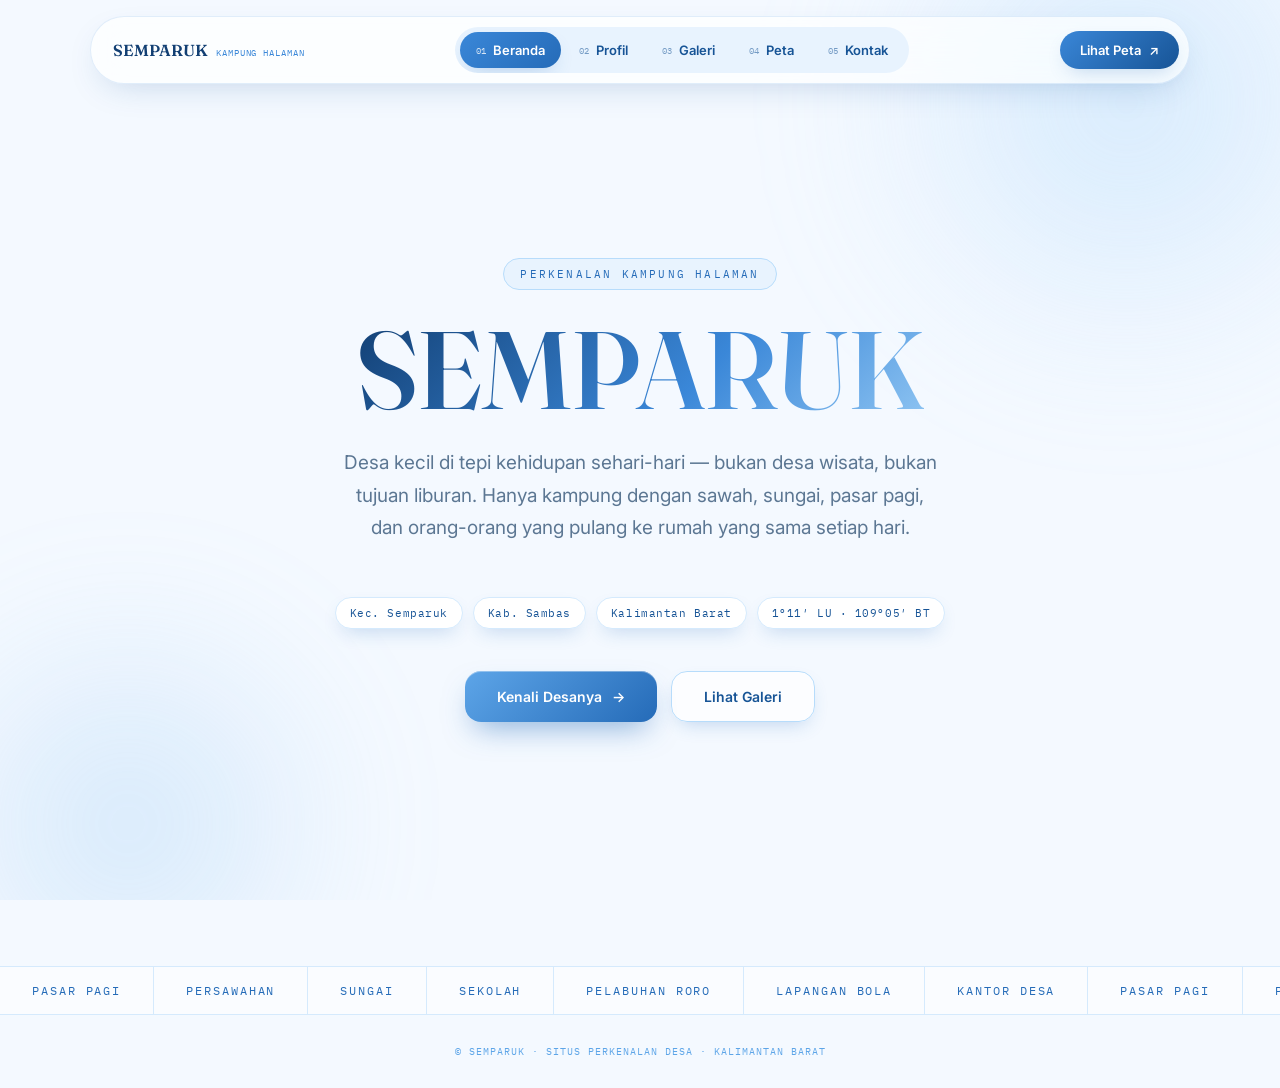
==== index.html @ ef6d5ea0 "Add files via upload" ====
<!DOCTYPE html>
<html lang="id">
<head>
<meta charset="UTF-8">
<meta name="viewport" content="width=device-width, initial-scale=1.0">
<title>DESA SEMPARUK · Beranda</title>
<link rel="preconnect" href="https://fonts.googleapis.com">
<link rel="preconnect" href="https://fonts.gstatic.com" crossorigin>
<link href="https://fonts.googleapis.com/css2?family=Fraunces:ital,opsz,wght@0,9..144,300;0,9..144,500;0,9..144,600;0,9..144,700;1,9..144,400&family=Inter:wght@300;400;500;600;700;800&family=IBM+Plex+Mono:wght@400;500&display=swap" rel="stylesheet">
<link rel="stylesheet" href="style.css">
</head>
<body data-page="beranda">
<div class="backdrop"><div class="blob blob1"></div><div class="blob blob2"></div></div>
<header class="topbar">
  <div class="brand">SEMPARUK <small>Kampung Halaman</small></div>
  <nav class="chapters" id="chapters">
    <span class="nav-indicator" id="navIndicator"></span>
    <button data-target="beranda"><span class="n">01</span>Beranda</button>
    <button data-target="profil"><span class="n">02</span>Profil</button>
    <button data-target="galeri"><span class="n">03</span>Galeri</button>
    <button data-target="peta"><span class="n">04</span>Peta</button>
    <button data-target="kontak"><span class="n">05</span>Kontak</button>
  </nav>
  <button class="nav-cta" onclick="window.location.href='peta.html'">Lihat Peta<span class="arrow">↗</span></button>
</header>
<main id="app">
<section id="beranda" class="page active">
    <div class="hero">
      <div class="eyebrow">Perkenalan Kampung Halaman</div>
      <h1>Semparuk</h1>
      <p class="hero-sub">Desa kecil di tepi kehidupan sehari-hari — bukan desa wisata, bukan tujuan liburan. Hanya kampung dengan sawah, sungai, pasar pagi, dan orang-orang yang pulang ke rumah yang sama setiap hari.</p>
      <div class="hero-meta">
        <span class="chip">Kec. Semparuk</span><span class="chip">Kab. Sambas</span><span class="chip">Kalimantan Barat</span><span class="chip">1°11′ LU · 109°05′ BT</span>
      </div>
      <div class="hero-actions">
        <button class="btn btn-primary" onclick="window.location.href='profil.html'">Kenali Desanya <span class="arrow">→</span></button>
        <button class="btn btn-ghost" onclick="window.location.href='galeri.html'">Lihat Galeri</button>
      </div>
    </div>
    <div class="ticker">
      <div class="track">
        <span>PASAR PAGI</span><span>PERSAWAHAN</span><span>SUNGAI</span><span>SEKOLAH</span><span>PELABUHAN RORO</span><span>LAPANGAN BOLA</span><span>KANTOR DESA</span>
        <span>PASAR PAGI</span><span>PERSAWAHAN</span><span>SUNGAI</span><span>SEKOLAH</span><span>PELABUHAN RORO</span><span>LAPANGAN BOLA</span><span>KANTOR DESA</span>
      </div>
    </div>
  </section>

</main>
<footer class="filmfoot">© SEMPARUK · SITUS PERKENALAN DESA · KALIMANTAN BARAT</footer>
<script src="script.js"></script>
</body>
</html>
---- style.css ----
:root{
    --white:#ffffff;
    --sky-50:#f4f9ff;
    --sky-100:#e8f3fe;
    --sky-200:#d5eafd;
    --sky-300:#b7dcfb;
    --blue-300:#8ec4f2;
    --blue-400:#5da5e8;
    --blue-500:#3a87d8;
    --blue-600:#256bb8;
    --blue-700:#175496;
    --blue-800:#123f73;
    --ink:#0c2846;
    --ink-soft:#4c6padding-not-used;
    --ink-mut:#5c7793;
    --shadow-blue: 0 18px 40px -14px rgba(37,107,184,0.35);
    --shadow-blue-sm: 0 8px 20px -8px rgba(37,107,184,0.3);
    --ring: 0 0 0 1px rgba(58,135,216,0.14);
  }
  *{box-sizing:border-box;}
  html{scroll-behavior:smooth;}
  body{
    margin:0;
    background:var(--sky-50);
    color:var(--ink);
    font-family:'Inter',sans-serif;
    overflow-x:hidden;
  }
  ::selection{background:var(--blue-400);color:#fff;}
  h1,h2,h3,.display{ font-family:'Fraunces',serif; font-weight:600; letter-spacing:-0.01em; margin:0; }
  .mono{font-family:'IBM Plex Mono',monospace;}
  a{color:inherit; text-decoration:none;}
  button{font-family:inherit;}

  /* ================= AMBIENT BACKDROP ================= */
  .backdrop{ position:fixed; inset:0; z-index:-1; overflow:hidden; }
  .blob{ position:absolute; border-radius:50%; filter:blur(70px); opacity:.55; }
  .blob1{ width:44vw; height:44vw; top:-14vw; right:-10vw; background:radial-gradient(circle, var(--sky-300), transparent 70%); animation:float1 22s ease-in-out infinite; }
  .blob2{ width:36vw; height:36vw; bottom:-12vw; left:-8vw; background:radial-gradient(circle, var(--blue-300), transparent 70%); opacity:.35; animation:float2 26s ease-in-out infinite; }
  @keyframes float1{ 0%,100%{transform:translate(0,0);} 50%{transform:translate(-3vw,4vw);} }
  @keyframes float2{ 0%,100%{transform:translate(0,0);} 50%{transform:translate(4vw,-3vw);} }

  /* ================= NAVBAR ================= */
  header.topbar{
    position:fixed; top:16px; left:50%; transform:translateX(-50%); z-index:100;
    width:min(1100px, 94vw);
    display:flex; align-items:center; justify-content:space-between;
    gap:18px; padding:10px 10px 10px 22px;
    background:rgba(255,255,255,0.72);
    backdrop-filter:blur(16px) saturate(1.4);
    border:1px solid rgba(58,135,216,0.14);
    border-radius:999px;
    box-shadow:0 12px 34px -14px rgba(23,84,150,0.25);
  }
  .brand{
    font-family:'Fraunces',serif; font-weight:600; font-size:16px;
    color:var(--blue-800); display:flex; align-items:baseline; gap:8px; white-space:nowrap;
  }
  .brand small{
    font-family:'IBM Plex Mono',monospace; font-weight:400; font-size:9px;
    color:var(--blue-500); letter-spacing:.1em; text-transform:uppercase; display:none;
  }
  @media(min-width:640px){ .brand small{display:inline;} }

  nav.chapters{
    position:relative; display:flex; gap:2px;
    background:var(--sky-100); border-radius:999px; padding:5px;
    overflow-x:auto; scrollbar-width:none; max-width:100%;
  }
  nav.chapters::-webkit-scrollbar{display:none;}
  .nav-indicator{
    position:absolute; top:5px; bottom:5px; left:5px; width:80px;
    background:linear-gradient(135deg, var(--blue-500), var(--blue-600));
    border-radius:999px; box-shadow:var(--shadow-blue-sm);
    transition:left .45s cubic-bezier(.22,1,.36,1), width .45s cubic-bezier(.22,1,.36,1);
    z-index:0;
  }
  nav.chapters button{
    position:relative; z-index:1; background:none; border:none; cursor:pointer;
    padding:10px 16px; white-space:nowrap;
    font-size:13px; font-weight:600; color:var(--blue-700);
    display:flex; align-items:center; gap:7px; border-radius:999px;
    transition:color .35s ease;
  }
  nav.chapters button .n{
    font-family:'IBM Plex Mono',monospace; font-size:9px; opacity:.55; font-weight:400;
  }
  nav.chapters button.active{ color:#fff; }
  nav.chapters button.active .n{ opacity:.8; }

  .nav-cta{
    display:none; align-items:center; gap:8px; white-space:nowrap;
    background:linear-gradient(135deg, var(--blue-500), var(--blue-700));
    color:#fff; padding:11px 20px; border-radius:999px; font-size:13px; font-weight:600;
    box-shadow:var(--shadow-blue-sm); border:none; cursor:pointer;
    transition:transform .25s ease, box-shadow .25s ease;
  }
  .nav-cta:hover{ transform:translateY(-2px); box-shadow:var(--shadow-blue); }
  @media(min-width:860px){ .nav-cta{display:inline-flex;} }

  /* ================= BUTTONS (interactive, not flat) ================= */
  .btn{
    position:relative; display:inline-flex; align-items:center; gap:10px;
    padding:16px 32px; border-radius:16px; border:none; cursor:pointer;
    font-family:'Inter',sans-serif; font-weight:600; font-size:14px;
    transition:transform .28s cubic-bezier(.22,1,.36,1), box-shadow .28s ease, background .28s ease;
    user-select:none;
  }
  .btn-primary{
    color:#fff;
    background:linear-gradient(135deg, var(--blue-400), var(--blue-600));
    box-shadow:0 14px 30px -10px rgba(37,107,184,0.55), inset 0 1px 0 rgba(255,255,255,0.35);
  }
  .btn-primary:hover{ transform:translateY(-4px); box-shadow:0 20px 38px -10px rgba(37,107,184,0.6), inset 0 1px 0 rgba(255,255,255,.4); }
  .btn-primary:active{ transform:translateY(-1px) scale(.98); box-shadow:0 8px 16px -8px rgba(37,107,184,0.5) inset; }

  .btn-ghost{
    color:var(--blue-700); background:rgba(255,255,255,0.7);
    border:1px solid var(--sky-300); box-shadow:var(--shadow-blue-sm);
  }
  .btn-ghost:hover{ transform:translateY(-3px); background:#fff; box-shadow:var(--shadow-blue); }
  .btn-ghost:active{ transform:translateY(0) scale(.98); }

  .btn .arrow{ transition:transform .3s ease; }
  .btn:hover .arrow{ transform:translateX(4px); }

  /* ================= PAGE FRAMEWORK ================= */
  main{ padding-top:104px; }
  .page{ display:none; }
  .page.active{ display:block; animation:pageIn .6s cubic-bezier(.22,1,.36,1); }
  @keyframes pageIn{ from{opacity:0; transform:translateY(18px);} to{opacity:1; transform:translateY(0);} }

  .wrap{ max-width:1180px; margin:0 auto; padding:0 clamp(24px,6vw,56px); }
  .eyebrow{
    font-family:'IBM Plex Mono',monospace; font-size:11px; letter-spacing:.2em;
    text-transform:uppercase; display:inline-flex; align-items:center; gap:10px;
    color:var(--blue-600); background:var(--sky-100); padding:8px 16px; border-radius:999px;
    border:1px solid var(--sky-300);
  }

  /* ================= HERO ================= */
  .hero{
    min-height:88vh; display:flex; flex-direction:column; align-items:center; justify-content:center;
    text-align:center; padding:60px clamp(24px,6vw,56px) 80px; position:relative;
  }
  .hero h1{
    margin-top:26px; font-size:clamp(46px,10vw,110px); line-height:.98;
    background:linear-gradient(135deg, var(--blue-800), var(--blue-500) 60%, var(--blue-300));
    -webkit-background-clip:text; background-clip:text; color:transparent;
    text-transform:uppercase;
  }
  .hero-sub{
    margin-top:24px; font-size:clamp(15px,2vw,19px); color:var(--ink-mut);
    font-weight:400; line-height:1.7; max-width:600px;
  }
  .hero-meta{
    margin-top:34px; display:flex; gap:10px; flex-wrap:wrap; justify-content:center;
  }
  .chip{
    font-family:'IBM Plex Mono',monospace; font-size:11px; letter-spacing:.05em;
    padding:8px 14px; border-radius:999px; background:#fff; border:1px solid var(--sky-200);
    color:var(--blue-700); box-shadow:var(--shadow-blue-sm);
  }
  .hero-actions{ margin-top:42px; display:flex; gap:14px; flex-wrap:wrap; justify-content:center; }

  .ticker{
    margin-top:70px; width:100%; border-top:1px solid var(--sky-200); border-bottom:1px solid var(--sky-200);
    overflow:hidden; background:rgba(255,255,255,.5);
  }
  .ticker .track{ display:flex; animation:scrollTrack 32s linear infinite; }
  .ticker span{
    font-family:'IBM Plex Mono',monospace; font-size:12px; letter-spacing:.16em;
    color:var(--blue-600); padding:16px 32px; white-space:nowrap;
    border-right:1px solid var(--sky-200); text-transform:uppercase;
  }
  @keyframes scrollTrack{ from{transform:translateX(0);} to{transform:translateX(-50%);} }

  /* ================= SECTION HEADS ================= */
  .sec-head{ padding:100px 0 44px; text-align:center; }
  .sec-head h2{ font-size:clamp(34px,5.4vw,58px); margin:18px auto 0; color:var(--blue-900); max-width:760px;}
  .sec-head .lede{ margin:18px auto 0; color:var(--ink-mut); font-size:16px; line-height:1.75; max-width:620px; }

  /* ================= PROFIL: dossier cards ================= */
  .tag-row{ display:flex; gap:10px; flex-wrap:wrap; margin-top:26px; justify-content:center; }
  .tag{
    font-family:'IBM Plex Mono',monospace; font-size:10px; letter-spacing:.08em;
    text-transform:uppercase; padding:8px 14px; border-radius:999px; background:#fff;
    border:1px solid var(--sky-300); color:var(--blue-700); box-shadow:var(--shadow-blue-sm);
  }

  .grid-cards{
    display:grid; grid-template-columns:repeat(auto-fit,minmax(240px,1fr));
    gap:20px; padding-bottom:26px;
  }
  .card{
    background:#fff; border:1px solid var(--sky-200); border-radius:22px; padding:30px 26px;
    box-shadow:0 10px 26px -16px rgba(23,84,150,0.25);
    transition:transform .35s cubic-bezier(.22,1,.36,1), box-shadow .35s ease, border-color .35s ease;
  }
  .card:hover{ transform:translateY(-8px); box-shadow:0 22px 40px -18px rgba(23,84,150,0.4); border-color:var(--blue-300); }
  .card .icon{
    width:46px; height:46px; border-radius:14px; display:flex; align-items:center; justify-content:center;
    background:linear-gradient(135deg, var(--sky-200), var(--sky-100)); color:var(--blue-600);
    margin-bottom:16px;
  }
  .card .num{ font-family:'IBM Plex Mono',monospace; font-size:10px; color:var(--blue-400); letter-spacing:.1em; }
  .card h3{ font-size:19px; margin-top:8px; color:var(--blue-900); }
  .card p{ font-size:14px; color:var(--ink-mut); line-height:1.65; margin-top:10px; }

  .quote-block{ padding:50px 0 100px; }
  .quote-block blockquote{
    font-family:'Fraunces',serif; font-style:italic; font-weight:400;
    font-size:clamp(21px,3.2vw,32px); line-height:1.55; color:var(--blue-700);
    max-width:800px; margin:0; border-left:3px solid var(--blue-400); padding-left:28px;
  }

  /* ================= GALERI ================= */
.gal-filters{ display:flex; gap:10px; flex-wrap:wrap; margin-top:28px; }
.gal-filter{
  font-family:'IBM Plex Mono',monospace; font-size:11px; letter-spacing:.08em;
  text-transform:uppercase; padding:10px 18px; border-radius:999px; background:#fff;
  border:1px solid var(--sky-300); color:var(--blue-700); box-shadow:var(--shadow-blue-sm);
  cursor:pointer; transition:transform .25s ease, box-shadow .25s ease, background .3s ease, color .3s ease;
}
.gal-filter:hover{ transform:translateY(-2px); }
.gal-filter.active{
  background:linear-gradient(135deg, var(--blue-500), var(--blue-700)); color:#fff; border-color:transparent;
  box-shadow:var(--shadow-blue);
}

.gallery-grid{
  display:grid; grid-template-columns:repeat(2,1fr);
  gap:clamp(16px,3vw,28px); padding-bottom:110px;
}
.gallery-item{
  position:relative; border-radius:24px; overflow:hidden; cursor:pointer;
  background:#fff; border:1px solid var(--sky-200);
  box-shadow:0 10px 26px -16px rgba(23,84,150,0.25);
  opacity:0; transform:translateY(28px) scale(.98);
  transition:opacity .6s cubic-bezier(.22,1,.36,1), transform .6s cubic-bezier(.22,1,.36,1),
             box-shadow .4s ease, grid-column .3s ease;
  transition-delay: calc(var(--i, 0) * 80ms);
}
.gallery-item.hidden-filter{ display:none; }
.gallery-item.in-view{ opacity:1; transform:translateY(0) scale(1); }
.gallery-item:hover, .gallery-item:focus-visible{
  box-shadow:0 26px 46px -16px rgba(23,84,150,0.42);
  transform:translateY(-6px) scale(1.005);
}
.gallery-item .frame{
  aspect-ratio:4/3; background:linear-gradient(160deg, var(--sky-100), var(--sky-200));
  overflow:hidden; position:relative;
}
.gallery-item .frame > *{
  width:100%; height:100%; display:block; object-fit:cover;
  transition:transform .6s cubic-bezier(.22,1,.36,1);
}
.gallery-item:hover .frame > *{ transform:scale(1.08) rotate(-0.3deg); }

.gallery-item .badge{
  position:absolute; top:14px; left:14px; z-index:2;
  width:34px; height:34px; border-radius:50%;
  background:rgba(255,255,255,0.85); backdrop-filter:blur(6px);
  display:flex; align-items:center; justify-content:center;
  font-family:'IBM Plex Mono',monospace; font-size:11px; font-weight:600; color:var(--blue-700);
  box-shadow:0 6px 14px -6px rgba(23,84,150,0.4);
}
.gallery-item .expand{
  position:absolute; top:14px; right:14px; z-index:2;
  width:34px; height:34px; border-radius:50%;
  background:rgba(255,255,255,0.85); backdrop-filter:blur(6px);
  display:flex; align-items:center; justify-content:center; color:var(--blue-700);
  opacity:0; transform:translateY(-6px); transition:opacity .3s ease, transform .3s ease;
}
.gallery-item:hover .expand{ opacity:1; transform:translateY(0); }

.gallery-item .overlay{
  position:absolute; left:0; right:0; bottom:0; z-index:2; padding:36px 18px 16px;
  background:linear-gradient(to top, rgba(10,40,80,0.82), rgba(10,40,80,0.05) 90%);
  transform:translateY(46%); transition:transform .4s cubic-bezier(.22,1,.36,1);
}
.gallery-item:hover .overlay, .gallery-item:focus-visible .overlay{ transform:translateY(0); }
.gallery-item .overlay h3{ font-family:'Fraunces',serif; font-weight:500; font-size:17px; color:#fff; }
.gallery-item .overlay .meta{ display:flex; justify-content:space-between; align-items:center; margin-top:6px; }
.gallery-item .overlay .cat{
  font-family:'IBM Plex Mono',monospace; font-size:9px; letter-spacing:.1em; text-transform:uppercase;
  color:var(--sky-200); opacity:.85;
}
.gallery-item .overlay .tag-mono{ font-family:'IBM Plex Mono',monospace; font-size:9px; color:var(--sky-200); opacity:.7; }

@media(max-width:560px){
  .gallery-grid{ grid-template-columns:1fr; }
}

/* ---- Lightbox ---- */
.lightbox{
  position:fixed; inset:0; z-index:200; display:none; align-items:center; justify-content:center;
  padding:5vh 4vw; background:rgba(6,22,44,0.72); backdrop-filter:blur(10px);
}
.lightbox.open{ display:flex; animation:lbFade .3s ease; }
@keyframes lbFade{ from{opacity:0;} to{opacity:1;} }
.lightbox-inner{
  position:relative; width:min(760px,92vw); background:#fff; border-radius:26px; overflow:hidden;
  box-shadow:0 40px 80px -20px rgba(0,0,0,0.5);
  animation:lbPop .35s cubic-bezier(.22,1,.36,1);
}
@keyframes lbPop{ from{opacity:0; transform:scale(.94) translateY(10px);} to{opacity:1; transform:scale(1) translateY(0);} }
.lightbox-media{ aspect-ratio:4/3; background:linear-gradient(160deg, var(--sky-100), var(--sky-200)); }
.lightbox-media svg, .lightbox-media img{ width:100%; height:100%; display:block; object-fit:cover; }
.lightbox-cap{ padding:22px 26px 26px; display:flex; justify-content:space-between; align-items:center; gap:10px; }
.lightbox-cap h3{ font-family:'Fraunces',serif; font-size:20px; color:var(--blue-900); }
.lightbox-cap .cat{ font-family:'IBM Plex Mono',monospace; font-size:10px; color:var(--blue-500); letter-spacing:.08em; text-transform:uppercase; margin-top:4px; }
.lb-btn{
  position:absolute; z-index:3; width:42px; height:42px; border-radius:50%; border:none; cursor:pointer;
  background:rgba(255,255,255,0.9); color:var(--blue-800); display:flex; align-items:center; justify-content:center;
  box-shadow:0 10px 22px -8px rgba(0,0,0,0.35); transition:transform .25s ease, background .25s ease;
}
.lb-btn:hover{ transform:translateY(-2px) scale(1.06); background:#fff; }
.lb-close{ top:16px; right:16px; }
.lb-prev{ top:50%; left:16px; transform:translateY(-50%); }
.lb-next{ top:50%; right:16px; transform:translateY(-50%); }
.lb-prev:hover, .lb-next:hover{ transform:translateY(-50%) scale(1.06); }


  /* ================= PETA ================= */
  .map-frame{
    margin:36px 0 20px; border:1px solid var(--sky-200); border-radius:24px;
    overflow:hidden; position:relative; background:#fff; box-shadow:0 18px 40px -18px rgba(23,84,150,0.3);
  }
  .map-frame .corner{ position:absolute; width:22px; height:22px; border-color:var(--blue-400); border-style:solid; z-index:2; }
  .map-frame .tl{ top:14px; left:14px; border-width:2.5px 0 0 2.5px; border-radius:6px 0 0 0;}
  .map-frame .tr{ top:14px; right:14px; border-width:2.5px 2.5px 0 0; border-radius:0 6px 0 0;}
  .map-frame .bl{ bottom:14px; left:14px; border-width:0 0 2.5px 2.5px; border-radius:0 0 0 6px;}
  .map-frame .br{ bottom:14px; right:14px; border-width:0 2.5px 2.5px 0; border-radius:0 0 6px 0;}
  .map-frame iframe{ width:100%; height:min(58vh,500px); border:0; display:block; }

  .telemetry{
    display:grid; grid-template-columns:repeat(auto-fit,minmax(180px,1fr));
    gap:16px; margin:28px 0 100px;
  }
  .telemetry div{ background:#fff; border:1px solid var(--sky-200); border-radius:16px; padding:20px 22px; box-shadow:var(--shadow-blue-sm); }
  .telemetry div .k{ font-family:'IBM Plex Mono',monospace; font-size:10px; color:var(--blue-500); letter-spacing:.1em; text-transform:uppercase;}
  .telemetry div .v{ font-family:'IBM Plex Mono',monospace; font-size:15px; color:var(--blue-900); margin-top:8px; }

  /* ================= KONTAK ================= */
  #kontak .sec-head{ padding-top:110px; }
  .credit-cols{
    display:grid; grid-template-columns:repeat(auto-fit,minmax(220px,1fr));
    gap:20px; padding-bottom:60px;
  }
  .credit-cols .role{ font-family:'IBM Plex Mono',monospace; font-size:10px; letter-spacing:.12em; color:var(--blue-500); text-transform:uppercase; margin-bottom:10px; }
  .credit-cols .name{ font-family:'Fraunces',serif; font-size:20px; color:var(--blue-900); }
  .credit-cols p.desc{ margin-top:8px; font-size:13px; color:var(--ink-mut); line-height:1.6; }
  .closing{ text-align:center; padding:20px 0 110px; }
  .closing .btn{ margin-top:10px; }

  footer.filmfoot{
    text-align:center; padding:30px 0; font-family:'IBM Plex Mono',monospace;
    font-size:10px; color:var(--blue-400); letter-spacing:.1em;
  }

  @media(max-width:640px){
    main{ padding-top:96px; }
    .grid-cards{ grid-template-columns:1fr; }
  }
  @media(max-width:420px){
    .wrap{ padding:0 20px; }
    .hero{ padding:56px 20px 70px; }
    .card{ padding:26px 20px; }
    .still .cap{ padding:16px 16px 18px; }
    .telemetry div{ padding:18px 18px; }
  }
  @media (prefers-reduced-motion: reduce){
    *{animation:none !important; transition:none !important; scroll-behavior:auto !important;}
  }
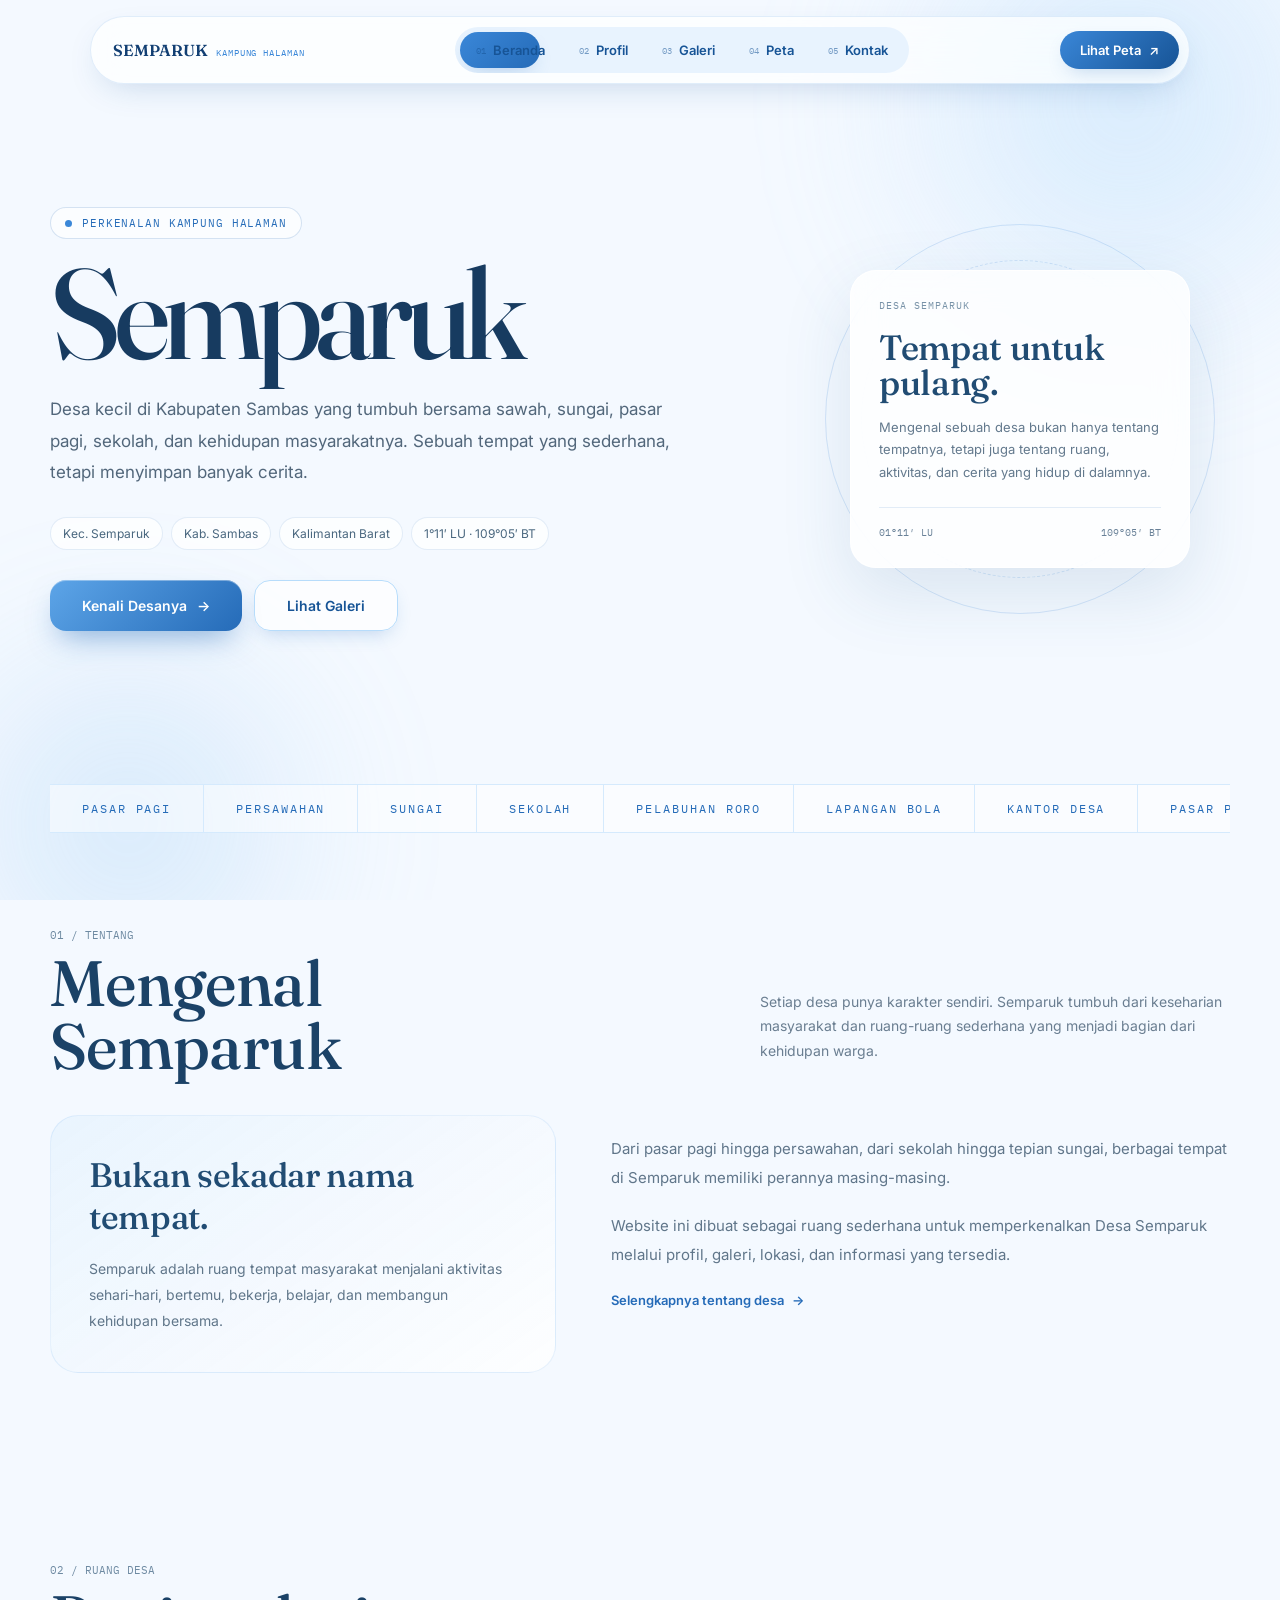
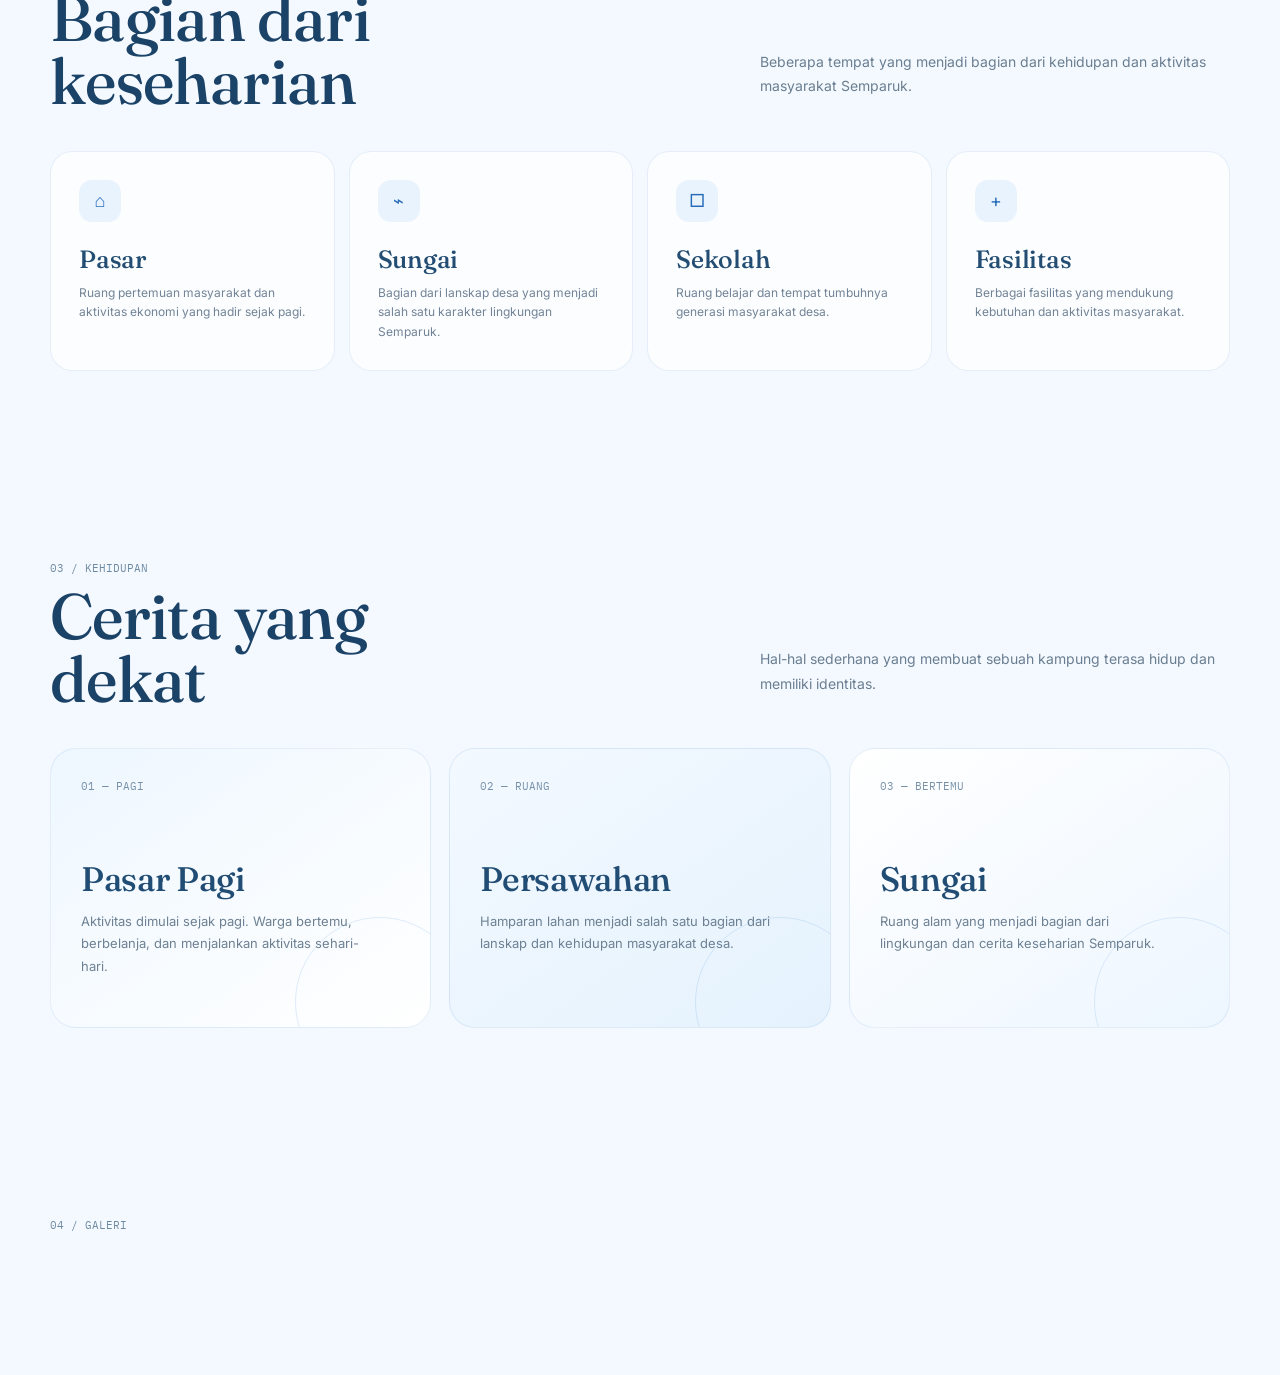
==== commit c7cea620: "Update index.html" ====
--- a/index.html
+++ b/index.html
@@ -3,50 +3,1078 @@
 <head>
 <meta charset="UTF-8">
 <meta name="viewport" content="width=device-width, initial-scale=1.0">
+
 <title>DESA SEMPARUK · Beranda</title>
+
 <link rel="preconnect" href="https://fonts.googleapis.com">
 <link rel="preconnect" href="https://fonts.gstatic.com" crossorigin>
+
 <link href="https://fonts.googleapis.com/css2?family=Fraunces:ital,opsz,wght@0,9..144,300;0,9..144,500;0,9..144,600;0,9..144,700;1,9..144,400&family=Inter:wght@300;400;500;600;700;800&family=IBM+Plex+Mono:wght@400;500&display=swap" rel="stylesheet">
+
 <link rel="stylesheet" href="style.css">
+
+<style>
+
+/* =========================================================
+   BERANDA ENHANCEMENT
+   Tambahan khusus index.html
+========================================================= */
+
+.home-content{
+  width: min(1180px, calc(100% - 40px));
+  margin: 0 auto;
+}
+
+/* HERO */
+
+.home-hero{
+  min-height: 610px;
+  display:grid;
+  grid-template-columns: 1.25fr .75fr;
+  align-items:center;
+  gap:60px;
+  padding:90px 0 70px;
+}
+
+.home-hero-copy{
+  max-width:720px;
+}
+
+.home-kicker{
+  display:inline-flex;
+  align-items:center;
+  gap:10px;
+  padding:8px 14px;
+  border:1px solid rgba(37,107,184,.18);
+  border-radius:999px;
+  background:rgba(255,255,255,.65);
+  font-family:"IBM Plex Mono", monospace;
+  font-size:11px;
+  letter-spacing:.08em;
+  text-transform:uppercase;
+  color:var(--blue-600, #256bb8);
+  margin-bottom:22px;
+}
+
+.home-kicker::before{
+  content:"";
+  width:7px;
+  height:7px;
+  border-radius:50%;
+  background:var(--blue-500, #3a87d8);
+}
+
+.home-title{
+  font-family:"Fraunces", serif;
+  font-size:clamp(70px, 10vw, 135px);
+  line-height:.82;
+  font-weight:500;
+  letter-spacing:-.055em;
+  margin:0 0 28px;
+  color:#173b60;
+}
+
+.home-description{
+  max-width:650px;
+  font-size:17px;
+  line-height:1.85;
+  color:#52677b;
+  margin:0 0 28px;
+}
+
+.home-meta{
+  display:flex;
+  flex-wrap:wrap;
+  gap:8px;
+  margin-bottom:30px;
+}
+
+.home-chip{
+  padding:8px 12px;
+  border-radius:999px;
+  background:rgba(255,255,255,.72);
+  border:1px solid rgba(37,107,184,.12);
+  font-size:12px;
+  color:#49677f;
+}
+
+.home-actions{
+  display:flex;
+  flex-wrap:wrap;
+  gap:12px;
+}
+
+/* HERO VISUAL */
+
+.home-visual{
+  position:relative;
+  min-height:450px;
+  display:flex;
+  align-items:center;
+  justify-content:center;
+}
+
+.home-orbit{
+  position:absolute;
+  width:390px;
+  height:390px;
+  border:1px solid rgba(58,135,216,.18);
+  border-radius:50%;
+}
+
+.home-orbit::before{
+  content:"";
+  position:absolute;
+  inset:35px;
+  border:1px dashed rgba(58,135,216,.18);
+  border-radius:50%;
+}
+
+.home-card{
+  position:relative;
+  z-index:2;
+  width:min(340px, 90%);
+  padding:28px;
+  border-radius:26px;
+  background:rgba(255,255,255,.78);
+  border:1px solid rgba(255,255,255,.9);
+  box-shadow:0 25px 70px rgba(38,92,137,.13);
+  backdrop-filter:blur(16px);
+}
+
+.home-card-label{
+  font-family:"IBM Plex Mono", monospace;
+  font-size:10px;
+  letter-spacing:.1em;
+  text-transform:uppercase;
+  color:#7892a8;
+  margin-bottom:18px;
+}
+
+.home-card h3{
+  font-family:"Fraunces", serif;
+  font-size:35px;
+  font-weight:500;
+  line-height:1;
+  color:#214c73;
+  margin:0 0 16px;
+}
+
+.home-card p{
+  color:#63798d;
+  font-size:13px;
+  line-height:1.7;
+  margin:0 0 24px;
+}
+
+.home-card-line{
+  height:1px;
+  background:rgba(37,107,184,.12);
+  margin-bottom:18px;
+}
+
+.home-coordinates{
+  display:flex;
+  justify-content:space-between;
+  gap:15px;
+  font-family:"IBM Plex Mono", monospace;
+  font-size:10px;
+  color:#698198;
+}
+
+/* SECTION GENERAL */
+
+.home-section{
+  padding:95px 0;
+}
+
+.home-section-head{
+  display:flex;
+  justify-content:space-between;
+  align-items:end;
+  gap:30px;
+  margin-bottom:38px;
+}
+
+.home-section-number{
+  font-family:"IBM Plex Mono", monospace;
+  font-size:11px;
+  color:#6e8aa2;
+  margin-bottom:10px;
+}
+
+.home-section-title{
+  font-family:"Fraunces", serif;
+  font-size:clamp(38px, 5vw, 64px);
+  line-height:.98;
+  font-weight:500;
+  color:#1b4267;
+  margin:0;
+}
+
+.home-section-desc{
+  max-width:470px;
+  color:#6a7e91;
+  font-size:14px;
+  line-height:1.75;
+}
+
+/* ABOUT */
+
+.home-about{
+  display:grid;
+  grid-template-columns:.9fr 1.1fr;
+  gap:55px;
+  align-items:stretch;
+}
+
+.home-about-box{
+  border-radius:28px;
+  padding:38px;
+  background:linear-gradient(145deg, rgba(232,243,254,.9), rgba(255,255,255,.8));
+  border:1px solid rgba(93,165,232,.14);
+}
+
+.home-about-box h3{
+  font-family:"Fraunces", serif;
+  font-size:34px;
+  font-weight:500;
+  color:#214c73;
+  margin:0 0 18px;
+}
+
+.home-about-box p{
+  color:#60768a;
+  line-height:1.85;
+  font-size:14px;
+  margin:0;
+}
+
+.home-about-text{
+  padding:20px 0;
+}
+
+.home-about-text p{
+  color:#60768a;
+  font-size:15px;
+  line-height:1.9;
+  margin:0 0 20px;
+}
+
+.home-text-link{
+  display:inline-flex;
+  align-items:center;
+  gap:8px;
+  color:#256bb8;
+  font-size:13px;
+  font-weight:600;
+  text-decoration:none;
+}
+
+.home-text-link:hover{
+  gap:12px;
+}
+
+/* HIGHLIGHTS */
+
+.home-highlights{
+  display:grid;
+  grid-template-columns:repeat(4,1fr);
+  gap:14px;
+}
+
+.home-highlight{
+  padding:28px;
+  min-height:180px;
+  border-radius:22px;
+  background:rgba(255,255,255,.66);
+  border:1px solid rgba(37,107,184,.1);
+  transition:.3s ease;
+}
+
+.home-highlight:hover{
+  transform:translateY(-5px);
+  box-shadow:0 18px 45px rgba(37,107,184,.1);
+}
+
+.home-highlight-icon{
+  width:42px;
+  height:42px;
+  display:grid;
+  place-items:center;
+  border-radius:13px;
+  background:#e8f3fe;
+  color:#256bb8;
+  margin-bottom:22px;
+  font-size:18px;
+}
+
+.home-highlight h3{
+  font-family:"Fraunces", serif;
+  font-size:25px;
+  font-weight:500;
+  color:#234d72;
+  margin:0 0 9px;
+}
+
+.home-highlight p{
+  color:#718396;
+  font-size:12px;
+  line-height:1.65;
+  margin:0;
+}
+
+/* LIFE */
+
+.home-life{
+  display:grid;
+  grid-template-columns:repeat(3,1fr);
+  gap:18px;
+}
+
+.home-life-card{
+  min-height:280px;
+  border-radius:26px;
+  padding:30px;
+  position:relative;
+  overflow:hidden;
+  background:linear-gradient(145deg,#eef7ff,#ffffff);
+  border:1px solid rgba(37,107,184,.1);
+}
+
+.home-life-card:nth-child(2){
+  background:linear-gradient(145deg,#f3f9ff,#e5f2fd);
+}
+
+.home-life-card:nth-child(3){
+  background:linear-gradient(145deg,#ffffff,#edf6ff);
+}
+
+.home-life-number{
+  font-family:"IBM Plex Mono", monospace;
+  font-size:11px;
+  color:#7891a8;
+  margin-bottom:65px;
+}
+
+.home-life-card h3{
+  font-family:"Fraunces", serif;
+  font-size:34px;
+  font-weight:500;
+  color:#214c73;
+  margin:0 0 10px;
+}
+
+.home-life-card p{
+  color:#6d8193;
+  font-size:13px;
+  line-height:1.7;
+  max-width:300px;
+  margin:0;
+}
+
+.home-life-mark{
+  position:absolute;
+  right:-35px;
+  bottom:-60px;
+  width:170px;
+  height:170px;
+  border-radius:50%;
+  border:1px solid rgba(58,135,216,.15);
+}
+
+/* GALLERY PREVIEW */
+
+.home-gallery{
+  display:grid;
+  grid-template-columns:1.4fr .8fr .8fr;
+  grid-template-rows:190px 190px;
+  gap:12px;
+}
+
+.home-gallery-item{
+  overflow:hidden;
+  border-radius:20px;
+  background:#e8f3fe;
+  position:relative;
+}
+
+.home-gallery-item:first-child{
+  grid-row:1 / 3;
+}
+
+.home-gallery-item img{
+  width:100%;
+  height:100%;
+  object-fit:cover;
+  display:block;
+  transition:transform .5s ease;
+}
+
+.home-gallery-item:hover img{
+  transform:scale(1.04);
+}
+
+.home-gallery-label{
+  position:absolute;
+  left:14px;
+  bottom:14px;
+  padding:7px 11px;
+  border-radius:999px;
+  background:rgba(255,255,255,.88);
+  color:#365a78;
+  font-size:10px;
+  backdrop-filter:blur(8px);
+}
+
+/* LOCATION */
+
+.home-location{
+  display:grid;
+  grid-template-columns:1fr 1fr;
+  gap:20px;
+}
+
+.home-location-info{
+  padding:40px;
+  border-radius:28px;
+  background:#173f64;
+  color:white;
+}
+
+.home-location-info .home-section-number{
+  color:#b6d7f3;
+}
+
+.home-location-info h3{
+  font-family:"Fraunces", serif;
+  font-size:42px;
+  line-height:1;
+  font-weight:500;
+  margin:0 0 20px;
+}
+
+.home-location-info p{
+  color:#c4d7e8;
+  font-size:14px;
+  line-height:1.8;
+  margin:0 0 25px;
+}
+
+.home-location-details{
+  display:grid;
+  grid-template-columns:1fr 1fr;
+  gap:10px;
+}
+
+.home-location-detail{
+  padding:16px;
+  border-radius:15px;
+  background:rgba(255,255,255,.08);
+}
+
+.home-location-detail small{
+  display:block;
+  color:#a9c4db;
+  font-family:"IBM Plex Mono", monospace;
+  font-size:9px;
+  margin-bottom:6px;
+}
+
+.home-location-detail strong{
+  font-size:12px;
+  font-weight:500;
+}
+
+.home-map-card{
+  min-height:360px;
+  border-radius:28px;
+  background:
+    radial-gradient(circle at 30% 30%, rgba(93,165,232,.22) 0 2px, transparent 3px),
+    radial-gradient(circle at 70% 65%, rgba(93,165,232,.18) 0 2px, transparent 3px),
+    linear-gradient(135deg,#edf7ff,#dceefd);
+  background-size:45px 45px, 60px 60px, auto;
+  display:flex;
+  align-items:center;
+  justify-content:center;
+  border:1px solid rgba(37,107,184,.1);
+}
+
+.home-map-pin{
+  width:100px;
+  height:100px;
+  border-radius:50%;
+  display:grid;
+  place-items:center;
+  background:rgba(255,255,255,.75);
+  border:1px solid rgba(37,107,184,.14);
+  box-shadow:0 20px 45px rgba(37,107,184,.12);
+  font-size:30px;
+}
+
+/* CTA */
+
+.home-cta{
+  padding:70px 45px;
+  border-radius:32px;
+  text-align:center;
+  background:linear-gradient(135deg,#e7f3ff,#f8fbff);
+  border:1px solid rgba(37,107,184,.1);
+}
+
+.home-cta h2{
+  font-family:"Fraunces", serif;
+  font-size:clamp(40px,6vw,70px);
+  line-height:.95;
+  font-weight:500;
+  color:#1e496e;
+  margin:0 0 18px;
+}
+
+.home-cta p{
+  max-width:560px;
+  margin:0 auto 28px;
+  color:#687d90;
+  line-height:1.8;
+  font-size:14px;
+}
+
+/* RESPONSIVE */
+
+@media(max-width:900px){
+
+  .home-hero{
+    grid-template-columns:1fr;
+    gap:35px;
+    padding-top:65px;
+  }
+
+  .home-visual{
+    min-height:350px;
+  }
+
+  .home-highlights{
+    grid-template-columns:repeat(2,1fr);
+  }
+
+  .home-about,
+  .home-location{
+    grid-template-columns:1fr;
+  }
+
+  .home-life{
+    grid-template-columns:1fr;
+  }
+
+}
+
+@media(max-width:600px){
+
+  .home-content{
+    width:min(100% - 28px, 1180px);
+  }
+
+  .home-hero{
+    min-height:auto;
+    padding:50px 0 45px;
+  }
+
+  .home-title{
+    font-size:78px;
+  }
+
+  .home-description{
+    font-size:14px;
+  }
+
+  .home-visual{
+    min-height:290px;
+  }
+
+  .home-orbit{
+    width:270px;
+    height:270px;
+  }
+
+  .home-card{
+    width:290px;
+    padding:23px;
+  }
+
+  .home-card h3{
+    font-size:29px;
+  }
+
+  .home-section{
+    padding:65px 0;
+  }
+
+  .home-section-head{
+    display:block;
+  }
+
+  .home-section-desc{
+    margin-top:15px;
+  }
+
+  .home-highlights{
+    grid-template-columns:1fr;
+  }
+
+  .home-gallery{
+    display:grid;
+    grid-template-columns:1fr 1fr;
+    grid-template-rows:170px 170px 170px;
+  }
+
+  .home-gallery-item:first-child{
+    grid-column:1 / 3;
+    grid-row:auto;
+  }
+
+  .home-location-details{
+    grid-template-columns:1fr;
+  }
+
+  .home-location-info{
+    padding:28px;
+  }
+
+  .home-location-info h3{
+    font-size:35px;
+  }
+
+  .home-cta{
+    padding:55px 22px;
+  }
+
+}
+
+</style>
 </head>
+
 <body data-page="beranda">
-<div class="backdrop"><div class="blob blob1"></div><div class="blob blob2"></div></div>
+
+<div class="backdrop">
+  <div class="blob blob1"></div>
+  <div class="blob blob2"></div>
+</div>
+
 <header class="topbar">
-  <div class="brand">SEMPARUK <small>Kampung Halaman</small></div>
+
+  <div class="brand">
+    SEMPARUK
+    <small>Kampung Halaman</small>
+  </div>
+
   <nav class="chapters" id="chapters">
     <span class="nav-indicator" id="navIndicator"></span>
-    <button data-target="beranda"><span class="n">01</span>Beranda</button>
-    <button data-target="profil"><span class="n">02</span>Profil</button>
-    <button data-target="galeri"><span class="n">03</span>Galeri</button>
-    <button data-target="peta"><span class="n">04</span>Peta</button>
-    <button data-target="kontak"><span class="n">05</span>Kontak</button>
+
+    <button data-target="beranda">
+      <span class="n">01</span>Beranda
+    </button>
+
+    <button data-target="profil">
+      <span class="n">02</span>Profil
+    </button>
+
+    <button data-target="galeri">
+      <span class="n">03</span>Galeri
+    </button>
+
+    <button data-target="peta">
+      <span class="n">04</span>Peta
+    </button>
+
+    <button data-target="kontak">
+      <span class="n">05</span>Kontak
+    </button>
   </nav>
-  <button class="nav-cta" onclick="window.location.href='peta.html'">Lihat Peta<span class="arrow">↗</span></button>
+
+  <button class="nav-cta" onclick="window.location.href='peta.html'">
+    Lihat Peta
+    <span class="arrow">↗</span>
+  </button>
+
 </header>
+
+
 <main id="app">
+
 <section id="beranda" class="page active">
-    <div class="hero">
-      <div class="eyebrow">Perkenalan Kampung Halaman</div>
-      <h1>Semparuk</h1>
-      <p class="hero-sub">Desa kecil di tepi kehidupan sehari-hari — bukan desa wisata, bukan tujuan liburan. Hanya kampung dengan sawah, sungai, pasar pagi, dan orang-orang yang pulang ke rumah yang sama setiap hari.</p>
-      <div class="hero-meta">
-        <span class="chip">Kec. Semparuk</span><span class="chip">Kab. Sambas</span><span class="chip">Kalimantan Barat</span><span class="chip">1°11′ LU · 109°05′ BT</span>
+
+  <!-- =====================================================
+       HERO
+  ====================================================== -->
+
+  <div class="home-content">
+
+    <div class="home-hero">
+
+      <div class="home-hero-copy">
+
+        <div class="home-kicker">
+          Perkenalan Kampung Halaman
+        </div>
+
+        <h1 class="home-title">
+          Semparuk
+        </h1>
+
+        <p class="home-description">
+          Desa kecil di Kabupaten Sambas yang tumbuh bersama
+          sawah, sungai, pasar pagi, sekolah, dan kehidupan
+          masyarakatnya. Sebuah tempat yang sederhana,
+          tetapi menyimpan banyak cerita.
+        </p>
+
+        <div class="home-meta">
+          <span class="home-chip">Kec. Semparuk</span>
+          <span class="home-chip">Kab. Sambas</span>
+          <span class="home-chip">Kalimantan Barat</span>
+          <span class="home-chip">1°11′ LU · 109°05′ BT</span>
+        </div>
+
+        <div class="home-actions">
+
+          <button
+            class="btn btn-primary"
+            onclick="window.location.href='profil.html'">
+            Kenali Desanya
+            <span class="arrow">→</span>
+          </button>
+
+          <button
+            class="btn btn-ghost"
+            onclick="window.location.href='galeri.html'">
+            Lihat Galeri
+          </button>
+
+        </div>
+
       </div>
-      <div class="hero-actions">
-        <button class="btn btn-primary" onclick="window.location.href='profil.html'">Kenali Desanya <span class="arrow">→</span></button>
-        <button class="btn btn-ghost" onclick="window.location.href='galeri.html'">Lihat Galeri</button>
+
+
+      <div class="home-visual">
+
+        <div class="home-orbit"></div>
+
+        <div class="home-card">
+
+          <div class="home-card-label">
+            DESA SEMPARUK
+          </div>
+
+          <h3>
+            Tempat untuk pulang.
+          </h3>
+
+          <p>
+            Mengenal sebuah desa bukan hanya tentang
+            tempatnya, tetapi juga tentang ruang,
+            aktivitas, dan cerita yang hidup di dalamnya.
+          </p>
+
+          <div class="home-card-line"></div>
+
+          <div class="home-coordinates">
+            <span>01°11′ LU</span>
+            <span>109°05′ BT</span>
+          </div>
+
+        </div>
+
       </div>
+
     </div>
+
+
+    <!-- =====================================================
+         TICKER
+    ====================================================== -->
+
     <div class="ticker">
+
       <div class="track">
-        <span>PASAR PAGI</span><span>PERSAWAHAN</span><span>SUNGAI</span><span>SEKOLAH</span><span>PELABUHAN RORO</span><span>LAPANGAN BOLA</span><span>KANTOR DESA</span>
-        <span>PASAR PAGI</span><span>PERSAWAHAN</span><span>SUNGAI</span><span>SEKOLAH</span><span>PELABUHAN RORO</span><span>LAPANGAN BOLA</span><span>KANTOR DESA</span>
+
+        <span>PASAR PAGI</span>
+        <span>PERSAWAHAN</span>
+        <span>SUNGAI</span>
+        <span>SEKOLAH</span>
+        <span>PELABUHAN RORO</span>
+        <span>LAPANGAN BOLA</span>
+        <span>KANTOR DESA</span>
+
+        <span>PASAR PAGI</span>
+        <span>PERSAWAHAN</span>
+        <span>SUNGAI</span>
+        <span>SEKOLAH</span>
+        <span>PELABUHAN RORO</span>
+        <span>LAPANGAN BOLA</span>
+        <span>KANTOR DESA</span>
+
       </div>
+
     </div>
-  </section>
-
-</main>
-<footer class="filmfoot">© SEMPARUK · SITUS PERKENALAN DESA · KALIMANTAN BARAT</footer>
-<script src="script.js"></script>
-</body>
-</html>
+
+
+    <!-- =====================================================
+         TENTANG DESA
+    ====================================================== -->
+
+    <section class="home-section">
+
+      <div class="home-section-head">
+
+        <div>
+          <div class="home-section-number">
+            01 / TENTANG
+          </div>
+
+          <h2 class="home-section-title">
+            Mengenal<br>Semparuk
+          </h2>
+        </div>
+
+        <p class="home-section-desc">
+          Setiap desa punya karakter sendiri. Semparuk
+          tumbuh dari keseharian masyarakat dan ruang-ruang
+          sederhana yang menjadi bagian dari kehidupan warga.
+        </p>
+
+      </div>
+
+
+      <div class="home-about">
+
+        <div class="home-about-box">
+
+          <h3>
+            Bukan sekadar nama tempat.
+          </h3>
+
+          <p>
+            Semparuk adalah ruang tempat masyarakat
+            menjalani aktivitas sehari-hari, bertemu,
+            bekerja, belajar, dan membangun kehidupan
+            bersama.
+          </p>
+
+        </div>
+
+
+        <div class="home-about-text">
+
+          <p>
+            Dari pasar pagi hingga persawahan, dari sekolah
+            hingga tepian sungai, berbagai tempat di Semparuk
+            memiliki perannya masing-masing.
+          </p>
+
+          <p>
+            Website ini dibuat sebagai ruang sederhana untuk
+            memperkenalkan Desa Semparuk melalui profil,
+            galeri, lokasi, dan informasi yang tersedia.
+          </p>
+
+          <a href="profil.html" class="home-text-link">
+            Selengkapnya tentang desa
+            <span>→</span>
+          </a>
+
+        </div>
+
+      </div>
+
+    </section>
+
+
+    <!-- =====================================================
+         HIGHLIGHTS
+    ====================================================== -->
+
+    <section class="home-section">
+
+      <div class="home-section-head">
+
+        <div>
+          <div class="home-section-number">
+            02 / RUANG DESA
+          </div>
+
+          <h2 class="home-section-title">
+            Bagian dari<br>keseharian
+          </h2>
+        </div>
+
+        <p class="home-section-desc">
+          Beberapa tempat yang menjadi bagian dari
+          kehidupan dan aktivitas masyarakat Semparuk.
+        </p>
+
+      </div>
+
+
+      <div class="home-highlights">
+
+        <div class="home-highlight">
+
+          <div class="home-highlight-icon">⌂</div>
+
+          <h3>Pasar</h3>
+
+          <p>
+            Ruang pertemuan masyarakat dan aktivitas
+            ekonomi yang hadir sejak pagi.
+          </p>
+
+        </div>
+
+
+        <div class="home-highlight">
+
+          <div class="home-highlight-icon">⌁</div>
+
+          <h3>Sungai</h3>
+
+          <p>
+            Bagian dari lanskap desa yang menjadi
+            salah satu karakter lingkungan Semparuk.
+          </p>
+
+        </div>
+
+
+        <div class="home-highlight">
+
+          <div class="home-highlight-icon">□</div>
+
+          <h3>Sekolah</h3>
+
+          <p>
+            Ruang belajar dan tempat tumbuhnya generasi
+            masyarakat desa.
+          </p>
+
+        </div>
+
+
+        <div class="home-highlight">
+
+          <div class="home-highlight-icon">+</div>
+
+          <h3>Fasilitas</h3>
+
+          <p>
+            Berbagai fasilitas yang mendukung kebutuhan
+            dan aktivitas masyarakat.
+          </p>
+
+        </div>
+
+      </div>
+
+    </section>
+
+
+    <!-- =====================================================
+         KEHIDUPAN DESA
+    ====================================================== -->
+
+    <section class="home-section">
+
+      <div class="home-section-head">
+
+        <div>
+          <div class="home-section-number">
+            03 / KEHIDUPAN
+          </div>
+
+          <h2 class="home-section-title">
+            Cerita yang<br>dekat
+          </h2>
+        </div>
+
+        <p class="home-section-desc">
+          Hal-hal sederhana yang membuat sebuah kampung
+          terasa hidup dan memiliki identitas.
+        </p>
+
+      </div>
+
+
+      <div class="home-life">
+
+        <article class="home-life-card">
+
+          <div class="home-life-number">
+            01 — PAGI
+          </div>
+
+          <h3>Pasar Pagi</h3>
+
+          <p>
+            Aktivitas dimulai sejak pagi. Warga bertemu,
+            berbelanja, dan menjalankan aktivitas
+            sehari-hari.
+          </p>
+
+          <div class="home-life-mark"></div>
+
+        </article>
+
+
+        <article class="home-life-card">
+
+          <div class="home-life-number">
+            02 — RUANG
+          </div>
+
+          <h3>Persawahan</h3>
+
+          <p>
+            Hamparan lahan menjadi salah satu bagian
+            dari lanskap dan kehidupan masyarakat desa.
+          </p>
+
+          <div class="home-life-mark"></div>
+
+        </article>
+
+
+        <article class="home-life-card">
+
+          <div class="home-life-number">
+            03 — BERTEMU
+          </div>
+
+          <h3>Sungai</h3>
+
+          <p>
+            Ruang alam yang menjadi bagian dari
+            lingkungan dan cerita keseharian Semparuk.
+          </p>
+
+          <div class="home-life-mark"></div>
+
+        </article>
+
+      </div>
+
+    </section>
+
+
+    <!-- =====================================================
+         GALERI PREVIEW
+    ====================================================== -->
+
+    <section class="home-section">
+
+      <div class="home-section-head">
+
+        <div>
+          <div class="home-section-number">
+            04 / GALERI
+          </div>
+
+          <h2 class="hom
--- a/style.css
+++ b/style.css
@@ -1,375 +1,1370 @@
 :root{
-    --white:#ffffff;
-    --sky-50:#f4f9ff;
-    --sky-100:#e8f3fe;
-    --sky-200:#d5eafd;
-    --sky-300:#b7dcfb;
-    --blue-300:#8ec4f2;
-    --blue-400:#5da5e8;
-    --blue-500:#3a87d8;
-    --blue-600:#256bb8;
-    --blue-700:#175496;
-    --blue-800:#123f73;
-    --ink:#0c2846;
-    --ink-soft:#4c6padding-not-used;
-    --ink-mut:#5c7793;
-    --shadow-blue: 0 18px 40px -14px rgba(37,107,184,0.35);
-    --shadow-blue-sm: 0 8px 20px -8px rgba(37,107,184,0.3);
-    --ring: 0 0 0 1px rgba(58,135,216,0.14);
-  }
-  *{box-sizing:border-box;}
-  html{scroll-behavior:smooth;}
-  body{
-    margin:0;
-    background:var(--sky-50);
-    color:var(--ink);
-    font-family:'Inter',sans-serif;
-    overflow-x:hidden;
-  }
-  ::selection{background:var(--blue-400);color:#fff;}
-  h1,h2,h3,.display{ font-family:'Fraunces',serif; font-weight:600; letter-spacing:-0.01em; margin:0; }
-  .mono{font-family:'IBM Plex Mono',monospace;}
-  a{color:inherit; text-decoration:none;}
-  button{font-family:inherit;}
-
-  /* ================= AMBIENT BACKDROP ================= */
-  .backdrop{ position:fixed; inset:0; z-index:-1; overflow:hidden; }
-  .blob{ position:absolute; border-radius:50%; filter:blur(70px); opacity:.55; }
-  .blob1{ width:44vw; height:44vw; top:-14vw; right:-10vw; background:radial-gradient(circle, var(--sky-300), transparent 70%); animation:float1 22s ease-in-out infinite; }
-  .blob2{ width:36vw; height:36vw; bottom:-12vw; left:-8vw; background:radial-gradient(circle, var(--blue-300), transparent 70%); opacity:.35; animation:float2 26s ease-in-out infinite; }
-  @keyframes float1{ 0%,100%{transform:translate(0,0);} 50%{transform:translate(-3vw,4vw);} }
-  @keyframes float2{ 0%,100%{transform:translate(0,0);} 50%{transform:translate(4vw,-3vw);} }
-
-  /* ================= NAVBAR ================= */
-  header.topbar{
-    position:fixed; top:16px; left:50%; transform:translateX(-50%); z-index:100;
-    width:min(1100px, 94vw);
-    display:flex; align-items:center; justify-content:space-between;
-    gap:18px; padding:10px 10px 10px 22px;
-    background:rgba(255,255,255,0.72);
-    backdrop-filter:blur(16px) saturate(1.4);
-    border:1px solid rgba(58,135,216,0.14);
-    border-radius:999px;
-    box-shadow:0 12px 34px -14px rgba(23,84,150,0.25);
-  }
-  .brand{
-    font-family:'Fraunces',serif; font-weight:600; font-size:16px;
-    color:var(--blue-800); display:flex; align-items:baseline; gap:8px; white-space:nowrap;
-  }
+  --white:#ffffff;
+  --sky-50:#f4f9ff;
+  --sky-100:#e8f3fe;
+  --sky-200:#d5eafd;
+  --sky-300:#b7dcfb;
+  --blue-300:#8ec4f2;
+  --blue-400:#5da5e8;
+  --blue-500:#3a87d8;
+  --blue-600:#256bb8;
+  --blue-700:#175496;
+  --blue-800:#123f73;
+  --blue-900:#0c3158;
+  --ink:#0c2846;
+  --ink-soft:#4c6680;
+  --ink-mut:#5c7793;
+  --shadow-blue:0 18px 40px -14px rgba(37,107,184,0.35);
+  --shadow-blue-sm:0 8px 20px -8px rgba(37,107,184,0.3);
+  --ring:0 0 0 1px rgba(58,135,216,0.14);
+}
+
+*{
+  box-sizing:border-box;
+}
+
+html{
+  scroll-behavior:smooth;
+}
+
+body{
+  margin:0;
+  background:var(--sky-50);
+  color:var(--ink);
+  font-family:'Inter',sans-serif;
+  overflow-x:hidden;
+}
+
+::selection{
+  background:var(--blue-400);
+  color:#fff;
+}
+
+h1,h2,h3,.display{
+  font-family:'Fraunces',serif;
+  font-weight:600;
+  letter-spacing:-0.01em;
+  margin:0;
+}
+
+.mono{
+  font-family:'IBM Plex Mono',monospace;
+}
+
+a{
+  color:inherit;
+  text-decoration:none;
+}
+
+button{
+  font-family:inherit;
+}
+
+
+/* ================= AMBIENT BACKDROP ================= */
+
+.backdrop{
+  position:fixed;
+  inset:0;
+  z-index:-1;
+  overflow:hidden;
+}
+
+.blob{
+  position:absolute;
+  border-radius:50%;
+  filter:blur(70px);
+  opacity:.55;
+}
+
+.blob1{
+  width:44vw;
+  height:44vw;
+  top:-14vw;
+  right:-10vw;
+  background:radial-gradient(circle,var(--sky-300),transparent 70%);
+  animation:float1 22s ease-in-out infinite;
+}
+
+.blob2{
+  width:36vw;
+  height:36vw;
+  bottom:-12vw;
+  left:-8vw;
+  background:radial-gradient(circle,var(--blue-300),transparent 70%);
+  opacity:.35;
+  animation:float2 26s ease-in-out infinite;
+}
+
+@keyframes float1{
+  0%,100%{
+    transform:translate(0,0);
+  }
+
+  50%{
+    transform:translate(-3vw,4vw);
+  }
+}
+
+@keyframes float2{
+  0%,100%{
+    transform:translate(0,0);
+  }
+
+  50%{
+    transform:translate(4vw,-3vw);
+  }
+}
+
+
+/* ================= NAVBAR ================= */
+
+header.topbar{
+  position:fixed;
+  top:16px;
+  left:50%;
+  transform:translateX(-50%);
+  z-index:100;
+  width:min(1100px,94vw);
+  display:flex;
+  align-items:center;
+  justify-content:space-between;
+  gap:18px;
+  padding:10px 10px 10px 22px;
+  background:rgba(255,255,255,0.72);
+  backdrop-filter:blur(16px) saturate(1.4);
+  border:1px solid rgba(58,135,216,0.14);
+  border-radius:999px;
+  box-shadow:0 12px 34px -14px rgba(23,84,150,0.25);
+}
+
+.brand{
+  font-family:'Fraunces',serif;
+  font-weight:600;
+  font-size:16px;
+  color:var(--blue-800);
+  display:flex;
+  align-items:baseline;
+  gap:8px;
+  white-space:nowrap;
+}
+
+.brand small{
+  font-family:'IBM Plex Mono',monospace;
+  font-weight:400;
+  font-size:9px;
+  color:var(--blue-500);
+  letter-spacing:.1em;
+  text-transform:uppercase;
+  display:none;
+}
+
+@media(min-width:640px){
   .brand small{
-    font-family:'IBM Plex Mono',monospace; font-weight:400; font-size:9px;
-    color:var(--blue-500); letter-spacing:.1em; text-transform:uppercase; display:none;
-  }
-  @media(min-width:640px){ .brand small{display:inline;} }
-
-  nav.chapters{
-    position:relative; display:flex; gap:2px;
-    background:var(--sky-100); border-radius:999px; padding:5px;
-    overflow-x:auto; scrollbar-width:none; max-width:100%;
-  }
-  nav.chapters::-webkit-scrollbar{display:none;}
-  .nav-indicator{
-    position:absolute; top:5px; bottom:5px; left:5px; width:80px;
-    background:linear-gradient(135deg, var(--blue-500), var(--blue-600));
-    border-radius:999px; box-shadow:var(--shadow-blue-sm);
-    transition:left .45s cubic-bezier(.22,1,.36,1), width .45s cubic-bezier(.22,1,.36,1);
-    z-index:0;
-  }
-  nav.chapters button{
-    position:relative; z-index:1; background:none; border:none; cursor:pointer;
-    padding:10px 16px; white-space:nowrap;
-    font-size:13px; font-weight:600; color:var(--blue-700);
-    display:flex; align-items:center; gap:7px; border-radius:999px;
-    transition:color .35s ease;
-  }
-  nav.chapters button .n{
-    font-family:'IBM Plex Mono',monospace; font-size:9px; opacity:.55; font-weight:400;
-  }
-  nav.chapters button.active{ color:#fff; }
-  nav.chapters button.active .n{ opacity:.8; }
-
+    display:inline;
+  }
+}
+
+nav.chapters{
+  position:relative;
+  display:flex;
+  gap:2px;
+  background:var(--sky-100);
+  border-radius:999px;
+  padding:5px;
+  overflow-x:auto;
+  scrollbar-width:none;
+  max-width:100%;
+}
+
+nav.chapters::-webkit-scrollbar{
+  display:none;
+}
+
+.nav-indicator{
+  position:absolute;
+  top:5px;
+  bottom:5px;
+  left:5px;
+  width:80px;
+  background:linear-gradient(135deg,var(--blue-500),var(--blue-600));
+  border-radius:999px;
+  box-shadow:var(--shadow-blue-sm);
+  transition:left .45s cubic-bezier(.22,1,.36,1),
+             width .45s cubic-bezier(.22,1,.36,1);
+  z-index:0;
+}
+
+nav.chapters button{
+  position:relative;
+  z-index:1;
+  background:none;
+  border:none;
+  cursor:pointer;
+  padding:10px 16px;
+  white-space:nowrap;
+  font-size:13px;
+  font-weight:600;
+  color:var(--blue-700);
+  display:flex;
+  align-items:center;
+  gap:7px;
+  border-radius:999px;
+  transition:color .35s ease;
+}
+
+nav.chapters button .n{
+  font-family:'IBM Plex Mono',monospace;
+  font-size:9px;
+  opacity:.55;
+  font-weight:400;
+}
+
+nav.chapters button.active{
+  color:#fff;
+}
+
+nav.chapters button.active .n{
+  opacity:.8;
+}
+
+.nav-cta{
+  display:none;
+  align-items:center;
+  gap:8px;
+  white-space:nowrap;
+  background:linear-gradient(135deg,var(--blue-500),var(--blue-700));
+  color:#fff;
+  padding:11px 20px;
+  border-radius:999px;
+  font-size:13px;
+  font-weight:600;
+  box-shadow:var(--shadow-blue-sm);
+  border:none;
+  cursor:pointer;
+  transition:transform .25s ease,box-shadow .25s ease;
+}
+
+.nav-cta:hover{
+  transform:translateY(-2px);
+  box-shadow:var(--shadow-blue);
+}
+
+@media(min-width:860px){
   .nav-cta{
-    display:none; align-items:center; gap:8px; white-space:nowrap;
-    background:linear-gradient(135deg, var(--blue-500), var(--blue-700));
-    color:#fff; padding:11px 20px; border-radius:999px; font-size:13px; font-weight:600;
-    box-shadow:var(--shadow-blue-sm); border:none; cursor:pointer;
-    transition:transform .25s ease, box-shadow .25s ease;
-  }
-  .nav-cta:hover{ transform:translateY(-2px); box-shadow:var(--shadow-blue); }
-  @media(min-width:860px){ .nav-cta{display:inline-flex;} }
-
-  /* ================= BUTTONS (interactive, not flat) ================= */
-  .btn{
-    position:relative; display:inline-flex; align-items:center; gap:10px;
-    padding:16px 32px; border-radius:16px; border:none; cursor:pointer;
-    font-family:'Inter',sans-serif; font-weight:600; font-size:14px;
-    transition:transform .28s cubic-bezier(.22,1,.36,1), box-shadow .28s ease, background .28s ease;
-    user-select:none;
-  }
-  .btn-primary{
-    color:#fff;
-    background:linear-gradient(135deg, var(--blue-400), var(--blue-600));
-    box-shadow:0 14px 30px -10px rgba(37,107,184,0.55), inset 0 1px 0 rgba(255,255,255,0.35);
-  }
-  .btn-primary:hover{ transform:translateY(-4px); box-shadow:0 20px 38px -10px rgba(37,107,184,0.6), inset 0 1px 0 rgba(255,255,255,.4); }
-  .btn-primary:active{ transform:translateY(-1px) scale(.98); box-shadow:0 8px 16px -8px rgba(37,107,184,0.5) inset; }
-
-  .btn-ghost{
-    color:var(--blue-700); background:rgba(255,255,255,0.7);
-    border:1px solid var(--sky-300); box-shadow:var(--shadow-blue-sm);
-  }
-  .btn-ghost:hover{ transform:translateY(-3px); background:#fff; box-shadow:var(--shadow-blue); }
-  .btn-ghost:active{ transform:translateY(0) scale(.98); }
-
-  .btn .arrow{ transition:transform .3s ease; }
-  .btn:hover .arrow{ transform:translateX(4px); }
-
-  /* ================= PAGE FRAMEWORK ================= */
-  main{ padding-top:104px; }
-  .page{ display:none; }
-  .page.active{ display:block; animation:pageIn .6s cubic-bezier(.22,1,.36,1); }
-  @keyframes pageIn{ from{opacity:0; transform:translateY(18px);} to{opacity:1; transform:translateY(0);} }
-
-  .wrap{ max-width:1180px; margin:0 auto; padding:0 clamp(24px,6vw,56px); }
-  .eyebrow{
-    font-family:'IBM Plex Mono',monospace; font-size:11px; letter-spacing:.2em;
-    text-transform:uppercase; display:inline-flex; align-items:center; gap:10px;
-    color:var(--blue-600); background:var(--sky-100); padding:8px 16px; border-radius:999px;
-    border:1px solid var(--sky-300);
-  }
-
-  /* ================= HERO ================= */
-  .hero{
-    min-height:88vh; display:flex; flex-direction:column; align-items:center; justify-content:center;
-    text-align:center; padding:60px clamp(24px,6vw,56px) 80px; position:relative;
-  }
-  .hero h1{
-    margin-top:26px; font-size:clamp(46px,10vw,110px); line-height:.98;
-    background:linear-gradient(135deg, var(--blue-800), var(--blue-500) 60%, var(--blue-300));
-    -webkit-background-clip:text; background-clip:text; color:transparent;
-    text-transform:uppercase;
-  }
-  .hero-sub{
-    margin-top:24px; font-size:clamp(15px,2vw,19px); color:var(--ink-mut);
-    font-weight:400; line-height:1.7; max-width:600px;
-  }
-  .hero-meta{
-    margin-top:34px; display:flex; gap:10px; flex-wrap:wrap; justify-content:center;
-  }
-  .chip{
-    font-family:'IBM Plex Mono',monospace; font-size:11px; letter-spacing:.05em;
-    padding:8px 14px; border-radius:999px; background:#fff; border:1px solid var(--sky-200);
-    color:var(--blue-700); box-shadow:var(--shadow-blue-sm);
-  }
-  .hero-actions{ margin-top:42px; display:flex; gap:14px; flex-wrap:wrap; justify-content:center; }
-
-  .ticker{
-    margin-top:70px; width:100%; border-top:1px solid var(--sky-200); border-bottom:1px solid var(--sky-200);
-    overflow:hidden; background:rgba(255,255,255,.5);
-  }
-  .ticker .track{ display:flex; animation:scrollTrack 32s linear infinite; }
-  .ticker span{
-    font-family:'IBM Plex Mono',monospace; font-size:12px; letter-spacing:.16em;
-    color:var(--blue-600); padding:16px 32px; white-space:nowrap;
-    border-right:1px solid var(--sky-200); text-transform:uppercase;
-  }
-  @keyframes scrollTrack{ from{transform:translateX(0);} to{transform:translateX(-50%);} }
-
-  /* ================= SECTION HEADS ================= */
-  .sec-head{ padding:100px 0 44px; text-align:center; }
-  .sec-head h2{ font-size:clamp(34px,5.4vw,58px); margin:18px auto 0; color:var(--blue-900); max-width:760px;}
-  .sec-head .lede{ margin:18px auto 0; color:var(--ink-mut); font-size:16px; line-height:1.75; max-width:620px; }
-
-  /* ================= PROFIL: dossier cards ================= */
-  .tag-row{ display:flex; gap:10px; flex-wrap:wrap; margin-top:26px; justify-content:center; }
-  .tag{
-    font-family:'IBM Plex Mono',monospace; font-size:10px; letter-spacing:.08em;
-    text-transform:uppercase; padding:8px 14px; border-radius:999px; background:#fff;
-    border:1px solid var(--sky-300); color:var(--blue-700); box-shadow:var(--shadow-blue-sm);
-  }
-
-  .grid-cards{
-    display:grid; grid-template-columns:repeat(auto-fit,minmax(240px,1fr));
-    gap:20px; padding-bottom:26px;
-  }
-  .card{
-    background:#fff; border:1px solid var(--sky-200); border-radius:22px; padding:30px 26px;
-    box-shadow:0 10px 26px -16px rgba(23,84,150,0.25);
-    transition:transform .35s cubic-bezier(.22,1,.36,1), box-shadow .35s ease, border-color .35s ease;
-  }
-  .card:hover{ transform:translateY(-8px); box-shadow:0 22px 40px -18px rgba(23,84,150,0.4); border-color:var(--blue-300); }
-  .card .icon{
-    width:46px; height:46px; border-radius:14px; display:flex; align-items:center; justify-content:center;
-    background:linear-gradient(135deg, var(--sky-200), var(--sky-100)); color:var(--blue-600);
-    margin-bottom:16px;
-  }
-  .card .num{ font-family:'IBM Plex Mono',monospace; font-size:10px; color:var(--blue-400); letter-spacing:.1em; }
-  .card h3{ font-size:19px; margin-top:8px; color:var(--blue-900); }
-  .card p{ font-size:14px; color:var(--ink-mut); line-height:1.65; margin-top:10px; }
-
-  .quote-block{ padding:50px 0 100px; }
-  .quote-block blockquote{
-    font-family:'Fraunces',serif; font-style:italic; font-weight:400;
-    font-size:clamp(21px,3.2vw,32px); line-height:1.55; color:var(--blue-700);
-    max-width:800px; margin:0; border-left:3px solid var(--blue-400); padding-left:28px;
-  }
-
-  /* ================= GALERI ================= */
-.gal-filters{ display:flex; gap:10px; flex-wrap:wrap; margin-top:28px; }
+    display:inline-flex;
+  }
+}
+
+
+/* ================= BUTTONS ================= */
+
+.btn{
+  position:relative;
+  display:inline-flex;
+  align-items:center;
+  gap:10px;
+  padding:16px 32px;
+  border-radius:16px;
+  border:none;
+  cursor:pointer;
+  font-family:'Inter',sans-serif;
+  font-weight:600;
+  font-size:14px;
+  transition:
+    transform .28s cubic-bezier(.22,1,.36,1),
+    box-shadow .28s ease,
+    background .28s ease;
+  user-select:none;
+}
+
+.btn-primary{
+  color:#fff;
+  background:linear-gradient(135deg,var(--blue-400),var(--blue-600));
+  box-shadow:
+    0 14px 30px -10px rgba(37,107,184,0.55),
+    inset 0 1px 0 rgba(255,255,255,0.35);
+}
+
+.btn-primary:hover{
+  transform:translateY(-4px);
+  box-shadow:
+    0 20px 38px -10px rgba(37,107,184,0.6),
+    inset 0 1px 0 rgba(255,255,255,.4);
+}
+
+.btn-primary:active{
+  transform:translateY(-1px) scale(.98);
+  box-shadow:
+    0 8px 16px -8px rgba(37,107,184,0.5) inset;
+}
+
+.btn-ghost{
+  color:var(--blue-700);
+  background:rgba(255,255,255,0.7);
+  border:1px solid var(--sky-300);
+  box-shadow:var(--shadow-blue-sm);
+}
+
+.btn-ghost:hover{
+  transform:translateY(-3px);
+  background:#fff;
+  box-shadow:var(--shadow-blue);
+}
+
+.btn-ghost:active{
+  transform:translateY(0) scale(.98);
+}
+
+.btn .arrow{
+  transition:transform .3s ease;
+}
+
+.btn:hover .arrow{
+  transform:translateX(4px);
+}
+
+
+/* ================= PAGE FRAMEWORK ================= */
+
+main{
+  padding-top:104px;
+}
+
+.page{
+  display:none;
+}
+
+.page.active{
+  display:block;
+  animation:pageIn .6s cubic-bezier(.22,1,.36,1);
+}
+
+@keyframes pageIn{
+  from{
+    opacity:0;
+    transform:translateY(18px);
+  }
+
+  to{
+    opacity:1;
+    transform:translateY(0);
+  }
+}
+
+.wrap{
+  max-width:1180px;
+  margin:0 auto;
+  padding:0 clamp(24px,6vw,56px);
+}
+
+.eyebrow{
+  font-family:'IBM Plex Mono',monospace;
+  font-size:11px;
+  letter-spacing:.2em;
+  text-transform:uppercase;
+  display:inline-flex;
+  align-items:center;
+  gap:10px;
+  color:var(--blue-600);
+  background:var(--sky-100);
+  padding:8px 16px;
+  border-radius:999px;
+  border:1px solid var(--sky-300);
+}
+
+
+/* ================= HERO ================= */
+
+.hero{
+  min-height:88vh;
+  display:flex;
+  flex-direction:column;
+  align-items:center;
+  justify-content:center;
+  text-align:center;
+  padding:60px clamp(24px,6vw,56px) 80px;
+  position:relative;
+}
+
+.hero h1{
+  margin-top:26px;
+  font-size:clamp(46px,10vw,110px);
+  line-height:.98;
+  background:linear-gradient(
+    135deg,
+    var(--blue-800),
+    var(--blue-500) 60%,
+    var(--blue-300)
+  );
+  -webkit-background-clip:text;
+  background-clip:text;
+  color:transparent;
+  text-transform:uppercase;
+}
+
+.hero-sub{
+  margin-top:24px;
+  font-size:clamp(15px,2vw,19px);
+  color:var(--ink-mut);
+  font-weight:400;
+  line-height:1.7;
+  max-width:600px;
+}
+
+.hero-meta{
+  margin-top:34px;
+  display:flex;
+  gap:10px;
+  flex-wrap:wrap;
+  justify-content:center;
+}
+
+.chip{
+  font-family:'IBM Plex Mono',monospace;
+  font-size:11px;
+  letter-spacing:.05em;
+  padding:8px 14px;
+  border-radius:999px;
+  background:#fff;
+  border:1px solid var(--sky-200);
+  color:var(--blue-700);
+  box-shadow:var(--shadow-blue-sm);
+}
+
+.hero-actions{
+  margin-top:42px;
+  display:flex;
+  gap:14px;
+  flex-wrap:wrap;
+  justify-content:center;
+}
+
+.ticker{
+  margin-top:70px;
+  width:100%;
+  border-top:1px solid var(--sky-200);
+  border-bottom:1px solid var(--sky-200);
+  overflow:hidden;
+  background:rgba(255,255,255,.5);
+}
+
+.ticker .track{
+  display:flex;
+  animation:scrollTrack 32s linear infinite;
+}
+
+.ticker span{
+  font-family:'IBM Plex Mono',monospace;
+  font-size:12px;
+  letter-spacing:.16em;
+  color:var(--blue-600);
+  padding:16px 32px;
+  white-space:nowrap;
+  border-right:1px solid var(--sky-200);
+  text-transform:uppercase;
+}
+
+@keyframes scrollTrack{
+  from{
+    transform:translateX(0);
+  }
+
+  to{
+    transform:translateX(-50%);
+  }
+}
+
+
+/* ================= SECTION HEADS ================= */
+
+.sec-head{
+  padding:100px 0 44px;
+  text-align:center;
+}
+
+.sec-head h2{
+  font-size:clamp(34px,5.4vw,58px);
+  margin:18px auto 0;
+  color:var(--blue-900);
+  max-width:760px;
+}
+
+.sec-head .lede{
+  margin:18px auto 0;
+  color:var(--ink-mut);
+  font-size:16px;
+  line-height:1.75;
+  max-width:620px;
+}
+
+
+/* ================= PROFIL ================= */
+
+.tag-row{
+  display:flex;
+  gap:10px;
+  flex-wrap:wrap;
+  margin-top:26px;
+  justify-content:center;
+}
+
+.tag{
+  font-family:'IBM Plex Mono',monospace;
+  font-size:10px;
+  letter-spacing:.08em;
+  text-transform:uppercase;
+  padding:8px 14px;
+  border-radius:999px;
+  background:#fff;
+  border:1px solid var(--sky-300);
+  color:var(--blue-700);
+  box-shadow:var(--shadow-blue-sm);
+}
+
+.grid-cards{
+  display:grid;
+  grid-template-columns:repeat(auto-fit,minmax(240px,1fr));
+  gap:20px;
+  padding-bottom:26px;
+}
+
+.card{
+  background:#fff;
+  border:1px solid var(--sky-200);
+  border-radius:22px;
+  padding:30px 26px;
+  box-shadow:0 10px 26px -16px rgba(23,84,150,0.25);
+  transition:
+    transform .35s cubic-bezier(.22,1,.36,1),
+    box-shadow .35s ease,
+    border-color .35s ease;
+}
+
+.card:hover{
+  transform:translateY(-8px);
+  box-shadow:0 22px 40px -18px rgba(23,84,150,0.4);
+  border-color:var(--blue-300);
+}
+
+.card .icon{
+  width:46px;
+  height:46px;
+  border-radius:14px;
+  display:flex;
+  align-items:center;
+  justify-content:center;
+  background:linear-gradient(
+    135deg,
+    var(--sky-200),
+    var(--sky-100)
+  );
+  color:var(--blue-600);
+  margin-bottom:16px;
+}
+
+.card .num{
+  font-family:'IBM Plex Mono',monospace;
+  font-size:10px;
+  color:var(--blue-400);
+  letter-spacing:.1em;
+}
+
+.card h3{
+  font-size:19px;
+  margin-top:8px;
+  color:var(--blue-900);
+}
+
+.card p{
+  font-size:14px;
+  color:var(--ink-mut);
+  line-height:1.65;
+  margin-top:10px;
+}
+
+.quote-block{
+  padding:50px 0 100px;
+}
+
+.quote-block blockquote{
+  font-family:'Fraunces',serif;
+  font-style:italic;
+  font-weight:400;
+  font-size:clamp(21px,3.2vw,32px);
+  line-height:1.55;
+  color:var(--blue-700);
+  max-width:800px;
+  margin:0;
+  border-left:3px solid var(--blue-400);
+  padding-left:28px;
+}
+
+
+/* ================= GALERI ================= */
+
+.gal-filters{
+  display:flex;
+  gap:10px;
+  flex-wrap:wrap;
+  margin-top:28px;
+}
+
 .gal-filter{
-  font-family:'IBM Plex Mono',monospace; font-size:11px; letter-spacing:.08em;
-  text-transform:uppercase; padding:10px 18px; border-radius:999px; background:#fff;
-  border:1px solid var(--sky-300); color:var(--blue-700); box-shadow:var(--shadow-blue-sm);
-  cursor:pointer; transition:transform .25s ease, box-shadow .25s ease, background .3s ease, color .3s ease;
-}
-.gal-filter:hover{ transform:translateY(-2px); }
+  font-family:'IBM Plex Mono',monospace;
+  font-size:11px;
+  letter-spacing:.08em;
+  text-transform:uppercase;
+  padding:10px 18px;
+  border-radius:999px;
+  background:#fff;
+  border:1px solid var(--sky-300);
+  color:var(--blue-700);
+  box-shadow:var(--shadow-blue-sm);
+  cursor:pointer;
+  transition:
+    transform .25s ease,
+    box-shadow .25s ease,
+    background .3s ease,
+    color .3s ease;
+}
+
+.gal-filter:hover{
+  transform:translateY(-2px);
+}
+
 .gal-filter.active{
-  background:linear-gradient(135deg, var(--blue-500), var(--blue-700)); color:#fff; border-color:transparent;
+  background:linear-gradient(
+    135deg,
+    var(--blue-500),
+    var(--blue-700)
+  );
+  color:#fff;
+  border-color:transparent;
   box-shadow:var(--shadow-blue);
 }
 
 .gallery-grid{
-  display:grid; grid-template-columns:repeat(2,1fr);
-  gap:clamp(16px,3vw,28px); padding-bottom:110px;
-}
+  display:grid;
+  grid-template-columns:repeat(2,1fr);
+  gap:clamp(16px,3vw,28px);
+  padding-bottom:110px;
+}
+
 .gallery-item{
-  position:relative; border-radius:24px; overflow:hidden; cursor:pointer;
-  background:#fff; border:1px solid var(--sky-200);
+  position:relative;
+  border-radius:24px;
+  overflow:hidden;
+  cursor:pointer;
+  background:#fff;
+  border:1px solid var(--sky-200);
   box-shadow:0 10px 26px -16px rgba(23,84,150,0.25);
-  opacity:0; transform:translateY(28px) scale(.98);
-  transition:opacity .6s cubic-bezier(.22,1,.36,1), transform .6s cubic-bezier(.22,1,.36,1),
-             box-shadow .4s ease, grid-column .3s ease;
-  transition-delay: calc(var(--i, 0) * 80ms);
-}
-.gallery-item.hidden-filter{ display:none; }
-.gallery-item.in-view{ opacity:1; transform:translateY(0) scale(1); }
-.gallery-item:hover, .gallery-item:focus-visible{
+  opacity:0;
+  transform:translateY(28px) scale(.98);
+  transition:
+    opacity .6s cubic-bezier(.22,1,.36,1),
+    transform .6s cubic-bezier(.22,1,.36,1),
+    box-shadow .4s ease,
+    grid-column .3s ease;
+  transition-delay:calc(var(--i,0) * 80ms);
+}
+
+.gallery-item.hidden-filter{
+  display:none;
+}
+
+.gallery-item.in-view{
+  opacity:1;
+  transform:translateY(0) scale(1);
+}
+
+.gallery-item:hover,
+.gallery-item:focus-visible{
   box-shadow:0 26px 46px -16px rgba(23,84,150,0.42);
   transform:translateY(-6px) scale(1.005);
 }
+
 .gallery-item .frame{
-  aspect-ratio:4/3; background:linear-gradient(160deg, var(--sky-100), var(--sky-200));
-  overflow:hidden; position:relative;
-}
+  aspect-ratio:4/3;
+  background:linear-gradient(
+    160deg,
+    var(--sky-100),
+    var(--sky-200)
+  );
+  overflow:hidden;
+  position:relative;
+}
+
 .gallery-item .frame > *{
-  width:100%; height:100%; display:block; object-fit:cover;
+  width:100%;
+  height:100%;
+  display:block;
+  object-fit:cover;
   transition:transform .6s cubic-bezier(.22,1,.36,1);
 }
-.gallery-item:hover .frame > *{ transform:scale(1.08) rotate(-0.3deg); }
+
+.gallery-item:hover .frame > *{
+  transform:scale(1.08) rotate(-0.3deg);
+}
 
 .gallery-item .badge{
-  position:absolute; top:14px; left:14px; z-index:2;
-  width:34px; height:34px; border-radius:50%;
-  background:rgba(255,255,255,0.85); backdrop-filter:blur(6px);
-  display:flex; align-items:center; justify-content:center;
-  font-family:'IBM Plex Mono',monospace; font-size:11px; font-weight:600; color:var(--blue-700);
+  position:absolute;
+  top:14px;
+  left:14px;
+  z-index:2;
+  width:34px;
+  height:34px;
+  border-radius:50%;
+  background:rgba(255,255,255,0.85);
+  backdrop-filter:blur(6px);
+  display:flex;
+  align-items:center;
+  justify-content:center;
+  font-family:'IBM Plex Mono',monospace;
+  font-size:11px;
+  font-weight:600;
+  color:var(--blue-700);
   box-shadow:0 6px 14px -6px rgba(23,84,150,0.4);
 }
+
 .gallery-item .expand{
-  position:absolute; top:14px; right:14px; z-index:2;
-  width:34px; height:34px; border-radius:50%;
-  background:rgba(255,255,255,0.85); backdrop-filter:blur(6px);
-  display:flex; align-items:center; justify-content:center; color:var(--blue-700);
-  opacity:0; transform:translateY(-6px); transition:opacity .3s ease, transform .3s ease;
-}
-.gallery-item:hover .expand{ opacity:1; transform:translateY(0); }
+  position:absolute;
+  top:14px;
+  right:14px;
+  z-index:2;
+  width:34px;
+  height:34px;
+  border-radius:50%;
+  background:rgba(255,255,255,0.85);
+  backdrop-filter:blur(6px);
+  display:flex;
+  align-items:center;
+  justify-content:center;
+  color:var(--blue-700);
+  opacity:0;
+  transform:translateY(-6px);
+  transition:opacity .3s ease,transform .3s ease;
+}
+
+.gallery-item:hover .expand{
+  opacity:1;
+  transform:translateY(0);
+}
 
 .gallery-item .overlay{
-  position:absolute; left:0; right:0; bottom:0; z-index:2; padding:36px 18px 16px;
-  background:linear-gradient(to top, rgba(10,40,80,0.82), rgba(10,40,80,0.05) 90%);
-  transform:translateY(46%); transition:transform .4s cubic-bezier(.22,1,.36,1);
-}
-.gallery-item:hover .overlay, .gallery-item:focus-visible .overlay{ transform:translateY(0); }
-.gallery-item .overlay h3{ font-family:'Fraunces',serif; font-weight:500; font-size:17px; color:#fff; }
-.gallery-item .overlay .meta{ display:flex; justify-content:space-between; align-items:center; margin-top:6px; }
+  position:absolute;
+  left:0;
+  right:0;
+  bottom:0;
+  z-index:2;
+  padding:36px 18px 16px;
+  background:linear-gradient(
+    to top,
+    rgba(10,40,80,0.82),
+    rgba(10,40,80,0.05) 90%
+  );
+  transform:translateY(46%);
+  transition:transform .4s cubic-bezier(.22,1,.36,1);
+}
+
+.gallery-item:hover .overlay,
+.gallery-item:focus-visible .overlay{
+  transform:translateY(0);
+}
+
+.gallery-item .overlay h3{
+  font-family:'Fraunces',serif;
+  font-weight:500;
+  font-size:17px;
+  color:#fff;
+}
+
+.gallery-item .overlay .meta{
+  display:flex;
+  justify-content:space-between;
+  align-items:center;
+  margin-top:6px;
+}
+
 .gallery-item .overlay .cat{
-  font-family:'IBM Plex Mono',monospace; font-size:9px; letter-spacing:.1em; text-transform:uppercase;
-  color:var(--sky-200); opacity:.85;
-}
-.gallery-item .overlay .tag-mono{ font-family:'IBM Plex Mono',monospace; font-size:9px; color:var(--sky-200); opacity:.7; }
+  font-family:'IBM Plex Mono',monospace;
+  font-size:9px;
+  letter-spacing:.1em;
+  text-transform:uppercase;
+  color:var(--sky-200);
+  opacity:.85;
+}
+
+.gallery-item .overlay .tag-mono{
+  font-family:'IBM Plex Mono',monospace;
+  font-size:9px;
+  color:var(--sky-200);
+  opacity:.7;
+}
 
 @media(max-width:560px){
-  .gallery-grid{ grid-template-columns:1fr; }
-}
-
-/* ---- Lightbox ---- */
+  .gallery-grid{
+    grid-template-columns:1fr;
+  }
+}
+
+
+/* ================= LIGHTBOX ================= */
+
 .lightbox{
-  position:fixed; inset:0; z-index:200; display:none; align-items:center; justify-content:center;
-  padding:5vh 4vw; background:rgba(6,22,44,0.72); backdrop-filter:blur(10px);
-}
-.lightbox.open{ display:flex; animation:lbFade .3s ease; }
-@keyframes lbFade{ from{opacity:0;} to{opacity:1;} }
+  position:fixed;
+  inset:0;
+  z-index:200;
+  display:none;
+  align-items:center;
+  justify-content:center;
+  padding:5vh 4vw;
+  background:rgba(6,22,44,0.72);
+  backdrop-filter:blur(10px);
+}
+
+.lightbox.open{
+  display:flex;
+  animation:lbFade .3s ease;
+}
+
+@keyframes lbFade{
+  from{
+    opacity:0;
+  }
+
+  to{
+    opacity:1;
+  }
+}
+
 .lightbox-inner{
-  position:relative; width:min(760px,92vw); background:#fff; border-radius:26px; overflow:hidden;
+  position:relative;
+  width:min(760px,92vw);
+  background:#fff;
+  border-radius:26px;
+  overflow:hidden;
   box-shadow:0 40px 80px -20px rgba(0,0,0,0.5);
   animation:lbPop .35s cubic-bezier(.22,1,.36,1);
 }
-@keyframes lbPop{ from{opacity:0; transform:scale(.94) translateY(10px);} to{opacity:1; transform:scale(1) translateY(0);} }
-.lightbox-media{ aspect-ratio:4/3; background:linear-gradient(160deg, var(--sky-100), var(--sky-200)); }
-.lightbox-media svg, .lightbox-media img{ width:100%; height:100%; display:block; object-fit:cover; }
-.lightbox-cap{ padding:22px 26px 26px; display:flex; justify-content:space-between; align-items:center; gap:10px; }
-.lightbox-cap h3{ font-family:'Fraunces',serif; font-size:20px; color:var(--blue-900); }
-.lightbox-cap .cat{ font-family:'IBM Plex Mono',monospace; font-size:10px; color:var(--blue-500); letter-spacing:.08em; text-transform:uppercase; margin-top:4px; }
+
+@keyframes lbPop{
+  from{
+    opacity:0;
+    transform:scale(.94) translateY(10px);
+  }
+
+  to{
+    opacity:1;
+    transform:scale(1) translateY(0);
+  }
+}
+
+.lightbox-media{
+  aspect-ratio:4/3;
+  background:linear-gradient(
+    160deg,
+    var(--sky-100),
+    var(--sky-200)
+  );
+}
+
+.lightbox-media svg,
+.lightbox-media img{
+  width:100%;
+  height:100%;
+  display:block;
+  object-fit:cover;
+}
+
+.lightbox-cap{
+  padding:22px 26px 26px;
+  display:flex;
+  justify-content:space-between;
+  align-items:center;
+  gap:10px;
+}
+
+.lightbox-cap h3{
+  font-family:'Fraunces',serif;
+  font-size:20px;
+  color:var(--blue-900);
+}
+
+.lightbox-cap .cat{
+  font-family:'IBM Plex Mono',monospace;
+  font-size:10px;
+  color:var(--blue-500);
+  letter-spacing:.08em;
+  text-transform:uppercase;
+  margin-top:4px;
+}
+
 .lb-btn{
-  position:absolute; z-index:3; width:42px; height:42px; border-radius:50%; border:none; cursor:pointer;
-  background:rgba(255,255,255,0.9); color:var(--blue-800); display:flex; align-items:center; justify-content:center;
-  box-shadow:0 10px 22px -8px rgba(0,0,0,0.35); transition:transform .25s ease, background .25s ease;
-}
-.lb-btn:hover{ transform:translateY(-2px) scale(1.06); background:#fff; }
-.lb-close{ top:16px; right:16px; }
-.lb-prev{ top:50%; left:16px; transform:translateY(-50%); }
-.lb-next{ top:50%; right:16px; transform:translateY(-50%); }
-.lb-prev:hover, .lb-next:hover{ transform:translateY(-50%) scale(1.06); }
-
-
-  /* ================= PETA ================= */
-  .map-frame{
-    margin:36px 0 20px; border:1px solid var(--sky-200); border-radius:24px;
-    overflow:hidden; position:relative; background:#fff; box-shadow:0 18px 40px -18px rgba(23,84,150,0.3);
-  }
-  .map-frame .corner{ position:absolute; width:22px; height:22px; border-color:var(--blue-400); border-style:solid; z-index:2; }
-  .map-frame .tl{ top:14px; left:14px; border-width:2.5px 0 0 2.5px; border-radius:6px 0 0 0;}
-  .map-frame .tr{ top:14px; right:14px; border-width:2.5px 2.5px 0 0; border-radius:0 6px 0 0;}
-  .map-frame .bl{ bottom:14px; left:14px; border-width:0 0 2.5px 2.5px; border-radius:0 0 0 6px;}
-  .map-frame .br{ bottom:14px; right:14px; border-width:0 2.5px 2.5px 0; border-radius:0 0 6px 0;}
-  .map-frame iframe{ width:100%; height:min(58vh,500px); border:0; display:block; }
-
-  .telemetry{
-    display:grid; grid-template-columns:repeat(auto-fit,minmax(180px,1fr));
-    gap:16px; margin:28px 0 100px;
-  }
-  .telemetry div{ background:#fff; border:1px solid var(--sky-200); border-radius:16px; padding:20px 22px; box-shadow:var(--shadow-blue-sm); }
-  .telemetry div .k{ font-family:'IBM Plex Mono',monospace; font-size:10px; color:var(--blue-500); letter-spacing:.1em; text-transform:uppercase;}
-  .telemetry div .v{ font-family:'IBM Plex Mono',monospace; font-size:15px; color:var(--blue-900); margin-top:8px; }
-
-  /* ================= KONTAK ================= */
-  #kontak .sec-head{ padding-top:110px; }
-  .credit-cols{
-    display:grid; grid-template-columns:repeat(auto-fit,minmax(220px,1fr));
-    gap:20px; padding-bottom:60px;
-  }
-  .credit-cols .role{ font-family:'IBM Plex Mono',monospace; font-size:10px; letter-spacing:.12em; color:var(--blue-500); text-transform:uppercase; margin-bottom:10px; }
-  .credit-cols .name{ font-family:'Fraunces',serif; font-size:20px; color:var(--blue-900); }
-  .credit-cols p.desc{ margin-top:8px; font-size:13px; color:var(--ink-mut); line-height:1.6; }
-  .closing{ text-align:center; padding:20px 0 110px; }
-  .closing .btn{ margin-top:10px; }
-
-  footer.filmfoot{
-    text-align:center; padding:30px 0; font-family:'IBM Plex Mono',monospace;
-    font-size:10px; color:var(--blue-400); letter-spacing:.1em;
-  }
-
-  @media(max-width:640px){
-    main{ padding-top:96px; }
-    .grid-cards{ grid-template-columns:1fr; }
-  }
-  @media(max-width:420px){
-    .wrap{ padding:0 20px; }
-    .hero{ padding:56px 20px 70px; }
-    .card{ padding:26px 20px; }
-    .still .cap{ padding:16px 16px 18px; }
-    .telemetry div{ padding:18px 18px; }
-  }
-  @media (prefers-reduced-motion: reduce){
-    *{animation:none !important; transition:none !important; scroll-behavior:auto !important;}
-  }
+  position:absolute;
+  z-index:3;
+  width:42px;
+  height:42px;
+  border-radius:50%;
+  border:none;
+  cursor:pointer;
+  background:rgba(255,255,255,0.9);
+  color:var(--blue-800);
+  display:flex;
+  align-items:center;
+  justify-content:center;
+  box-shadow:0 10px 22px -8px rgba(0,0,0,0.35);
+  transition:transform .25s ease,background .25s ease;
+}
+
+.lb-btn:hover{
+  transform:translateY(-2px) scale(1.06);
+  background:#fff;
+}
+
+.lb-close{
+  top:16px;
+  right:16px;
+}
+
+.lb-prev{
+  top:50%;
+  left:16px;
+  transform:translateY(-50%);
+}
+
+.lb-next{
+  top:50%;
+  right:16px;
+  transform:translateY(-50%);
+}
+
+.lb-prev:hover,
+.lb-next:hover{
+  transform:translateY(-50%) scale(1.06);
+}
+
+
+/* ================= PETA ================= */
+
+.map-frame{
+  margin:36px 0 20px;
+  border:1px solid var(--sky-200);
+  border-radius:24px;
+  overflow:hidden;
+  position:relative;
+  background:#fff;
+  box-shadow:0 18px 40px -18px rgba(23,84,150,0.3);
+}
+
+.map-frame .corner{
+  position:absolute;
+  width:22px;
+  height:22px;
+  border-color:var(--blue-400);
+  border-style:solid;
+  z-index:2;
+}
+
+.map-frame .tl{
+  top:14px;
+  left:14px;
+  border-width:2.5px 0 0 2.5px;
+  border-radius:6px 0 0 0;
+}
+
+.map-frame .tr{
+  top:14px;
+  right:14px;
+  border-width:2.5px 2.5px 0 0;
+  border-radius:0 6px 0 0;
+}
+
+.map-frame .bl{
+  bottom:14px;
+  left:14px;
+  border-width:0 0 2.5px 2.5px;
+  border-radius:0 0 0 6px;
+}
+
+.map-frame .br{
+  bottom:14px;
+  right:14px;
+  border-width:0 2.5px 2.5px 0;
+  border-radius:0 0 6px 0;
+}
+
+.map-frame iframe{
+  width:100%;
+  height:min(58vh,500px);
+  border:0;
+  display:block;
+}
+
+.telemetry{
+  display:grid;
+  grid-template-columns:repeat(auto-fit,minmax(180px,1fr));
+  gap:16px;
+  margin:28px 0 100px;
+}
+
+.telemetry div{
+  background:#fff;
+  border:1px solid var(--sky-200);
+  border-radius:16px;
+  padding:20px 22px;
+  box-shadow:var(--shadow-blue-sm);
+}
+
+.telemetry div .k{
+  font-family:'IBM Plex Mono',monospace;
+  font-size:10px;
+  color:var(--blue-500);
+  letter-spacing:.1em;
+  text-transform:uppercase;
+}
+
+.telemetry div .v{
+  font-family:'IBM Plex Mono',monospace;
+  font-size:15px;
+  color:var(--blue-900);
+  margin-top:8px;
+}
+
+
+/* ======================================================
+   KONTAK
+   ====================================================== */
+
+#kontak .sec-head{
+  padding-top:110px;
+}
+
+.credit-cols{
+  display:grid;
+  grid-template-columns:repeat(auto-fit,minmax(220px,1fr));
+  gap:20px;
+  padding-bottom:60px;
+}
+
+.credit-cols .role{
+  font-family:'IBM Plex Mono',monospace;
+  font-size:10px;
+  letter-spacing:.12em;
+  color:var(--blue-500);
+  text-transform:uppercase;
+  margin-bottom:10px;
+}
+
+.credit-cols .name{
+  font-family:'Fraunces',serif;
+  font-size:20px;
+  color:var(--blue-900);
+}
+
+.credit-cols p.desc{
+  margin-top:8px;
+  font-size:13px;
+  color:var(--ink-mut);
+  line-height:1.6;
+}
+
+
+/* ======================================================
+   FORM ASPIRASI
+   ====================================================== */
+
+.aspiration-box{
+  margin-top:10px;
+  margin-bottom:26px;
+}
+
+.aspiration-box .card{
+  padding:34px;
+}
+
+.aspiration-box .role{
+  font-family:'IBM Plex Mono',monospace;
+  font-size:10px;
+  letter-spacing:.12em;
+  color:var(--blue-500);
+  text-transform:uppercase;
+  margin-bottom:10px;
+}
+
+.aspiration-box .name{
+  font-family:'Fraunces',serif;
+  font-size:26px;
+  color:var(--blue-900);
+}
+
+.aspiration-box .desc{
+  margin-top:10px;
+  font-size:14px;
+  color:var(--ink-mut);
+  line-height:1.7;
+  max-width:700px;
+}
+
+
+/* FORM VERTIKAL */
+
+#aspirationForm{
+  display:flex;
+  flex-direction:column;
+  gap:15px;
+  width:100%;
+  max-width:700px;
+  margin-top:26px;
+}
+
+#aspirationForm input,
+#aspirationForm textarea{
+  display:block;
+  width:100%;
+  box-sizing:border-box;
+  margin:0;
+  padding:15px 17px;
+  border:1px solid var(--sky-300);
+  border-radius:13px;
+  background:#fafdff;
+  color:var(--ink);
+  font-family:'Inter',sans-serif;
+  font-size:14px;
+  line-height:1.5;
+  outline:none;
+  transition:
+    border-color .25s ease,
+    box-shadow .25s ease,
+    background .25s ease;
+}
+
+#aspirationForm input{
+  min-height:52px;
+}
+
+#aspirationForm textarea{
+  min-height:150px;
+  resize:vertical;
+}
+
+#aspirationForm input::placeholder,
+#aspirationForm textarea::placeholder{
+  color:#8a9bab;
+}
+
+#aspirationForm input:focus,
+#aspirationForm textarea:focus{
+  border-color:var(--blue-400);
+  background:#fff;
+  box-shadow:
+    0 0 0 4px rgba(93,165,232,.12),
+    0 8px 20px -12px rgba(37,107,184,.3);
+}
+
+#aspirationForm .btn{
+  align-self:flex-start;
+  margin-top:3px;
+  padding:14px 22px;
+  border-radius:13px;
+}
+
+#aspirationForm .btn:disabled{
+  opacity:.6;
+  cursor:wait;
+  transform:none;
+}
+
+#formStatus{
+  margin:0;
+  min-height:20px;
+  font-size:13px;
+  color:var(--blue-600);
+  line-height:1.5;
+}
+
+
+/* ======================================================
+   DAFTAR ASPIRASI / SUARA WARGA
+   ====================================================== */
+
+.aspiration-list-box{
+  margin-top:24px;
+  margin-bottom:30px;
+}
+
+.aspiration-list-box .card{
+  padding:32px;
+}
+
+.aspiration-list-box .role{
+  font-family:'IBM Plex Mono',monospace;
+  font-size:10px;
+  letter-spacing:.12em;
+  color:var(--blue-500);
+  text-transform:uppercase;
+  margin-bottom:10px;
+}
+
+.aspiration-list-box .name{
+  font-family:'Fraunces',serif;
+  font-size:26px;
+  color:var(--blue-900);
+}
+
+.aspiration-comment{
+  margin-top:22px;
+  padding:20px 0;
+  border-top:1px solid var(--sky-200);
+}
+
+.aspiration-comment:first-of-type{
+  margin-top:24px;
+}
+
+.aspiration-comment:last-child{
+  padding-bottom:4px;
+}
+
+.aspiration-comment-header{
+  display:flex;
+  align-items:center;
+  justify-content:space-between;
+  gap:16px;
+  margin-bottom:8px;
+}
+
+.aspiration-comment-header strong{
+  font-size:15px;
+  font-weight:700;
+  color:var(--blue-800);
+}
+
+.aspiration-comment-header span{
+  font-family:'IBM Plex Mono',monospace;
+  font-size:10px;
+  color:var(--ink-mut);
+  white-space:nowrap;
+}
+
+.aspiration-comment p{
+  margin:0;
+  padding:14px 16px;
+  background:var(--sky-50);
+  border:1px solid var(--sky-200);
+  border-radius:12px;
+  color:var(--ink-soft);
+  font-size:14px;
+  line-height:1.7;
+  word-break:break-word;
+}
+
+.closing{
+  text-align:center;
+  padding:20px 0 110px;
+}
+
+.closing .btn{
+  margin-top:10px;
+}
+
+
+/* ================= FOOTER ================= */
+
+footer.filmfoot{
+  text-align:center;
+  padding:30px 0;
+  font-family:'IBM Plex Mono',monospace;
+  font-size:10px;
+  color:var(--blue-400);
+  letter-spacing:.1em;
+}
+
+
+/* ================= RESPONSIVE ================= */
+
+@media(max-width:640px){
+
+  main{
+    padding-top:96px;
+  }
+
+  .grid-cards{
+    grid-template-columns:1fr;
+  }
+
+  .aspiration-box .card,
+  .aspiration-list-box .card{
+    padding:24px 20px;
+  }
+
+  .aspiration-box .name,
+  .aspiration-list-box .name{
+    font-size:23px;
+  }
+
+  #aspirationForm{
+    max-width:100%;
+  }
+
+  #aspirationForm .btn{
+    width:100%;
+    justify-content:center;
+  }
+
+  .aspiration-comment-header{
+    align-items:flex-start;
+    flex-direction:column;
+    gap:5px;
+  }
+
+  .aspiration-comment-header span{
+    white-space:normal;
+  }
+}
+
+
+@media(max-width:420px){
+
+  .wrap{
+    padding:0 20px;
+  }
+
+  .hero{
+    padding:56px 20px 70px;
+  }
+
+  .card{
+    padding:26px 20px;
+  }
+
+  .still .cap{
+    padding:16px 16px 18px;
+  }
+
+  .telemetry div{
+    padding:18px 18px;
+  }
+
+  .aspiration-box .card,
+  .aspiration-list-box .card{
+    padding:22px 18px;
+  }
+
+  #aspirationForm input,
+  #aspirationForm textarea{
+    font-size:14px;
+  }
+}
+
+
+/* ================= REDUCED MOTION ================= */
+
+@media(prefers-reduced-motion:reduce){
+
+  *{
+    animation:none !important;
+    transition:none !important;
+    scroll-behavior:auto !important;
+  }
+}
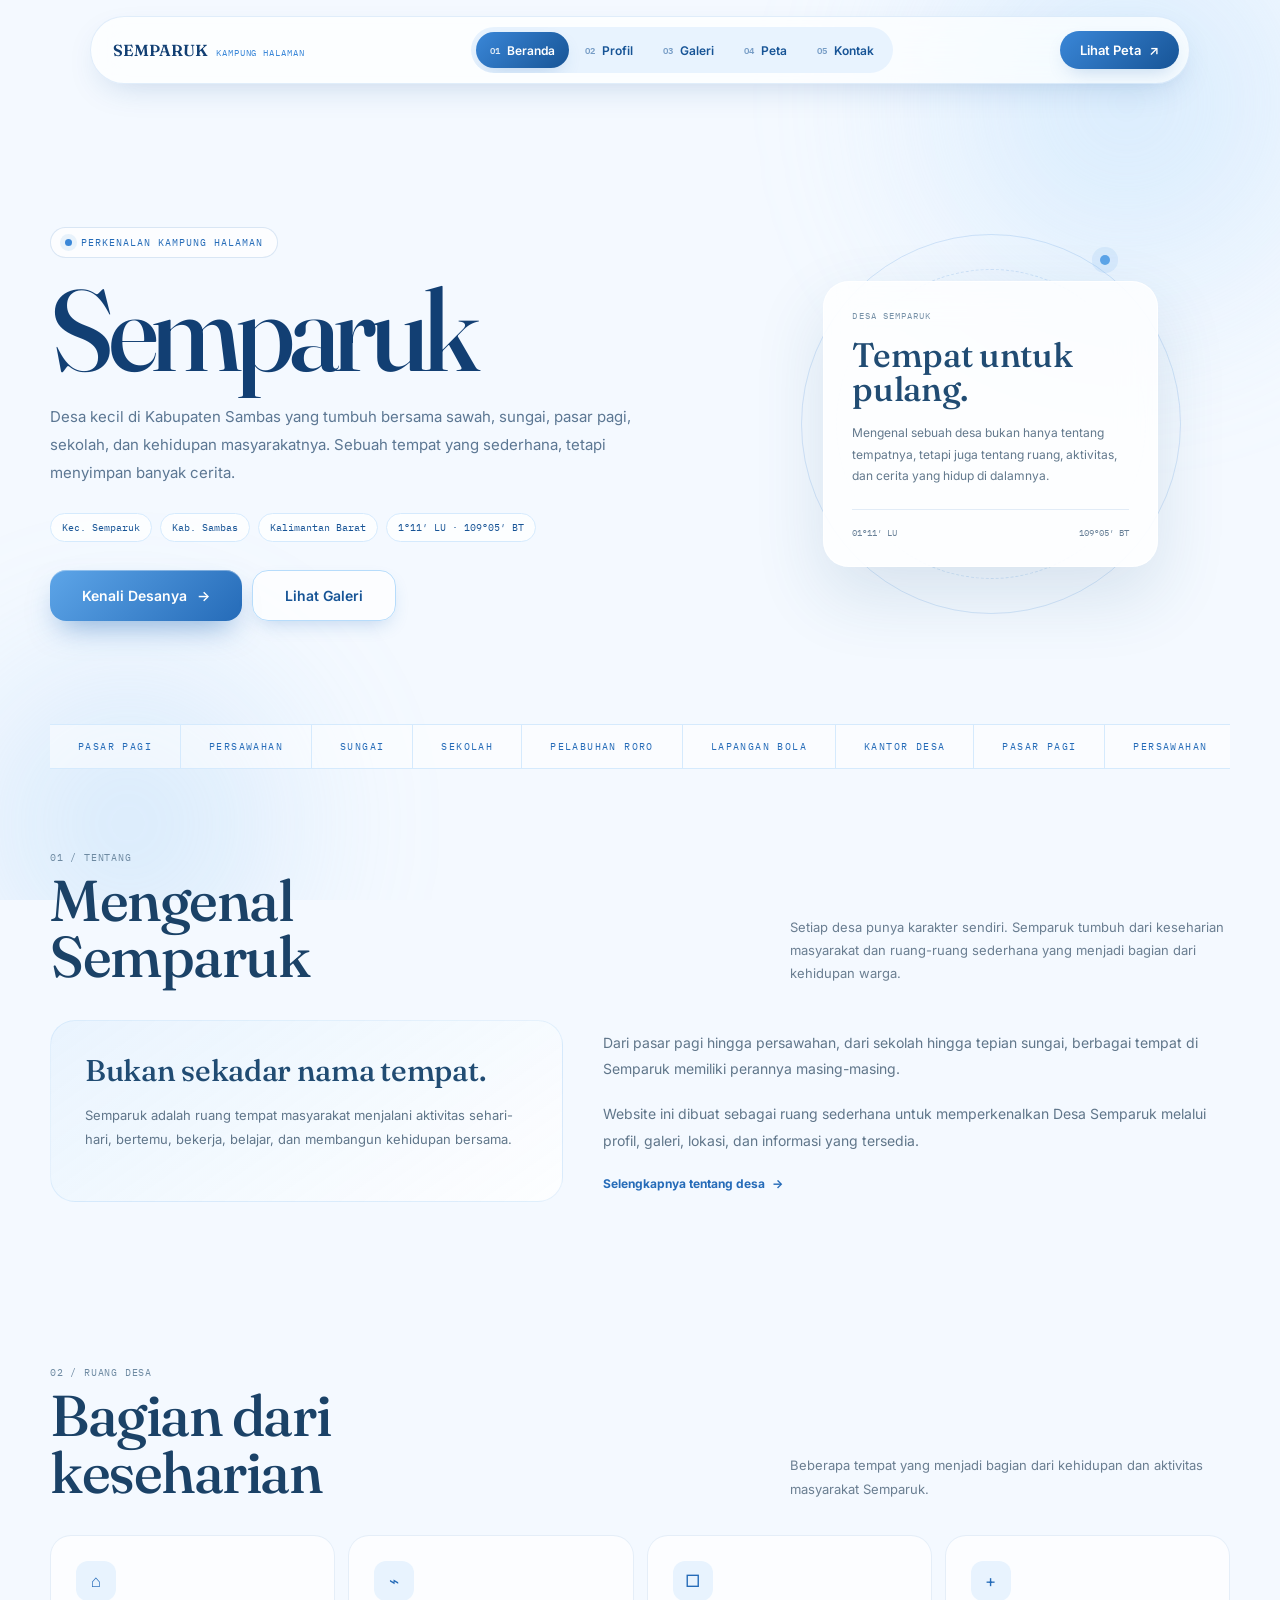
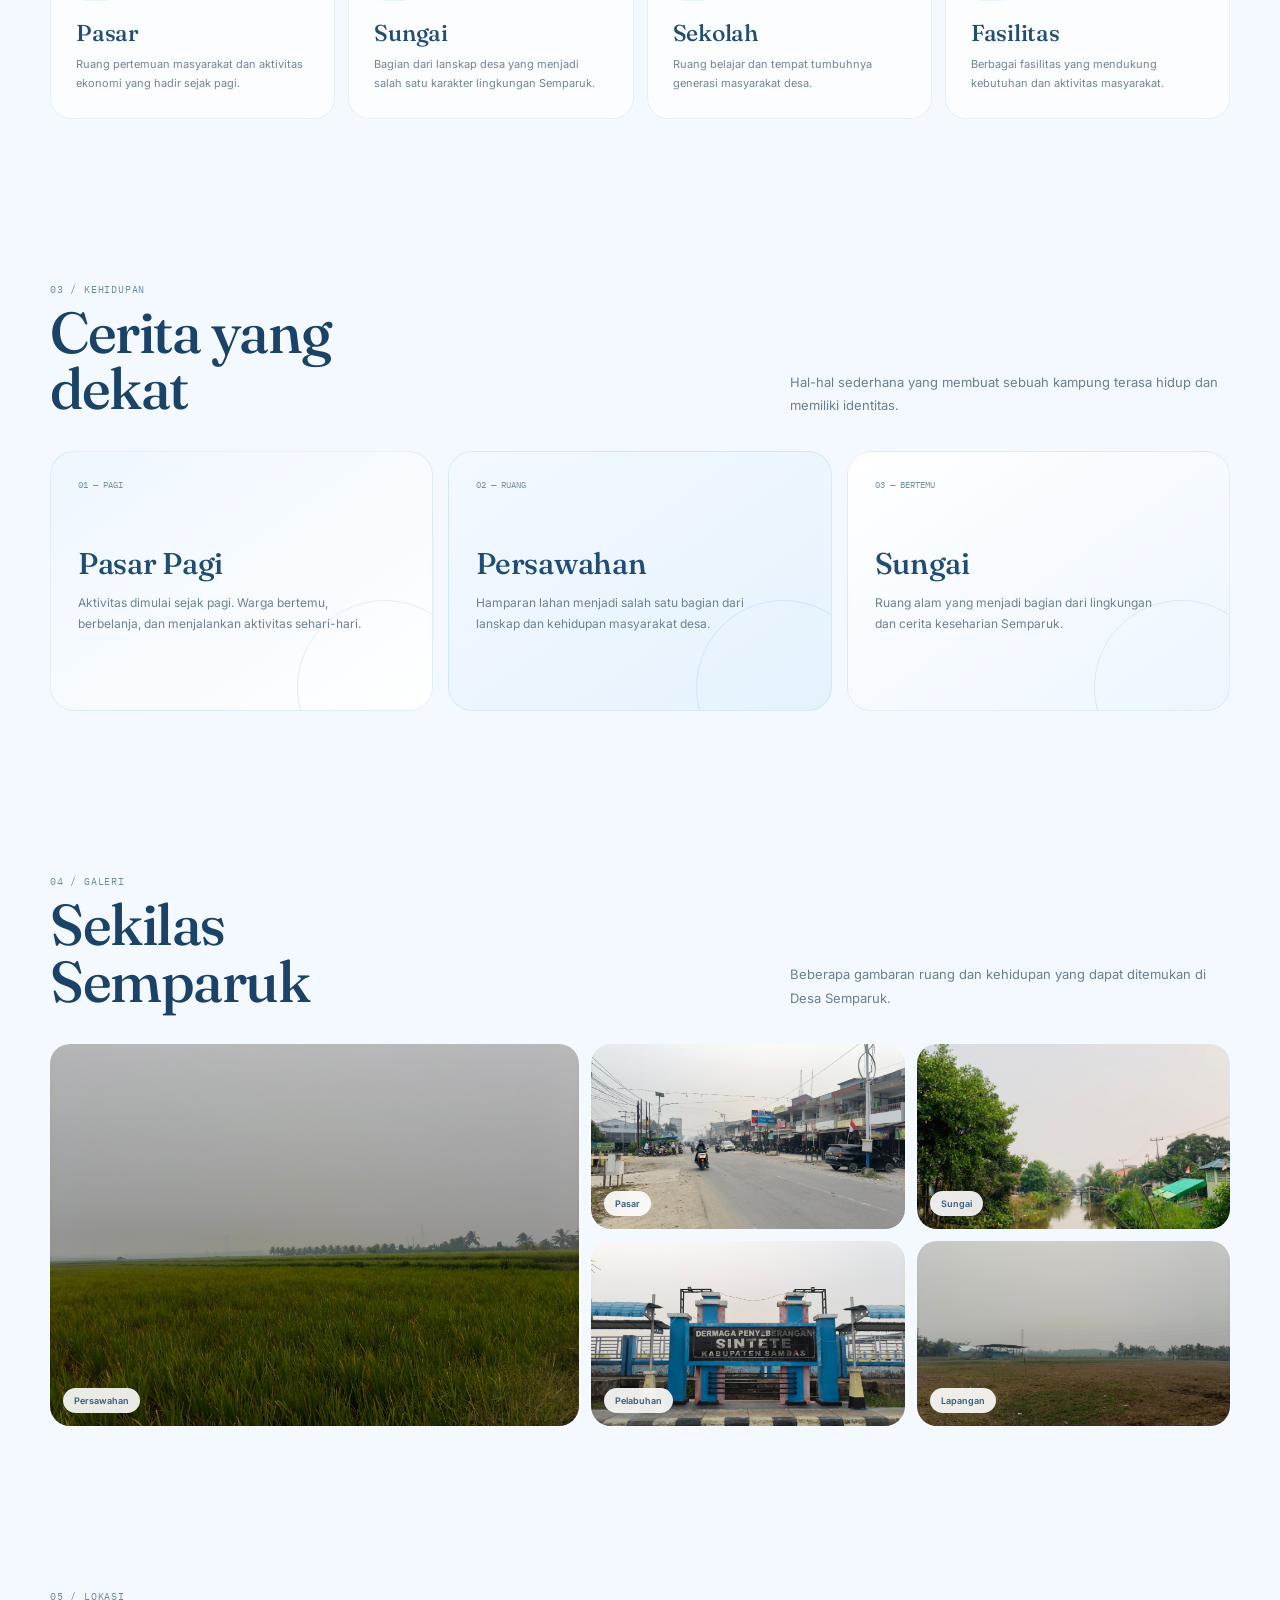
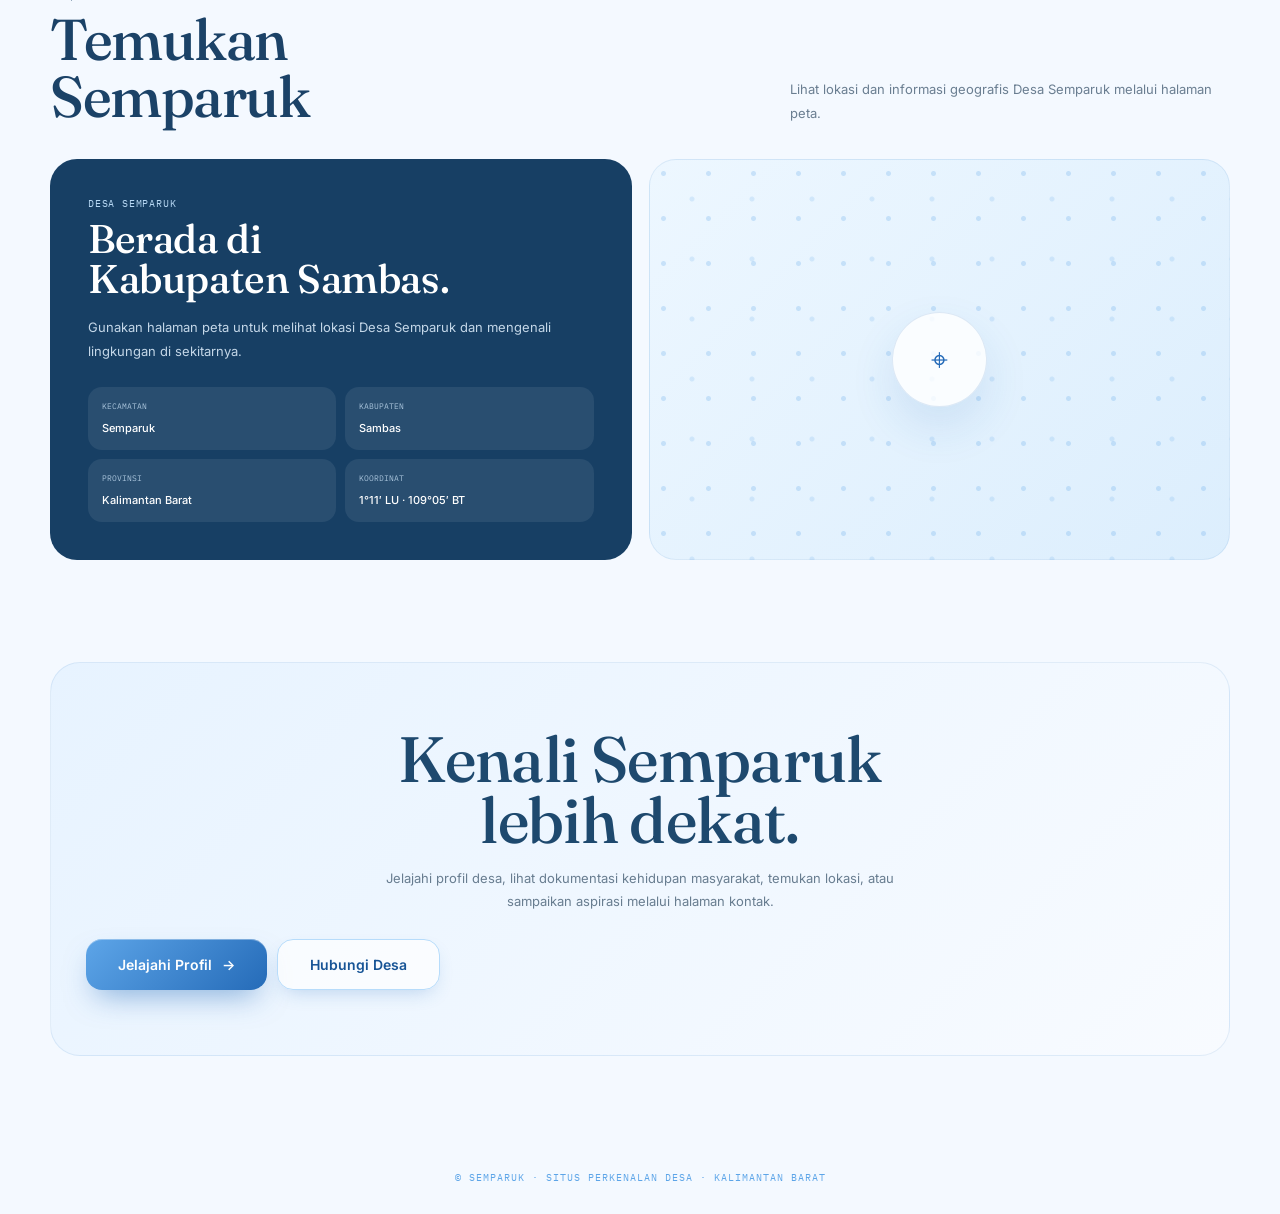
==== commit 28b2293f: "Update index.html" ====
--- a/index.html
+++ b/index.html
@@ -16,99 +16,200 @@
 <style>
 
 /* =========================================================
-   BERANDA ENHANCEMENT
-   Tambahan khusus index.html
+   BERANDA — ENHANCEMENT
 ========================================================= */
 
 .home-content{
-  width: min(1180px, calc(100% - 40px));
-  margin: 0 auto;
-}
-
-/* HERO */
+  width:min(1180px, calc(100% - 40px));
+  margin:0 auto;
+}
+
+
+/* =========================================================
+   NAVBAR
+========================================================= */
+
+.chapters{
+  display:flex;
+  align-items:center;
+  gap:3px;
+}
+
+.chapters .nav-link{
+  position:relative;
+  z-index:2;
+
+  display:flex;
+  align-items:center;
+  gap:7px;
+
+  padding:10px 14px;
+
+  border-radius:999px;
+  color:var(--blue-700);
+
+  font-size:12px;
+  font-weight:600;
+
+  text-decoration:none;
+
+  white-space:nowrap;
+
+  transition:
+    color .25s ease,
+    background .25s ease,
+    transform .25s ease;
+}
+
+.chapters .nav-link .n{
+  font-family:"IBM Plex Mono",monospace;
+  font-size:9px;
+  opacity:.55;
+}
+
+.chapters .nav-link:hover{
+  color:var(--blue-600);
+  background:rgba(255,255,255,.75);
+  transform:translateY(-1px);
+}
+
+.chapters .nav-link.active{
+  color:#fff;
+  background:linear-gradient(
+    135deg,
+    var(--blue-500),
+    var(--blue-700)
+  );
+  box-shadow:var(--shadow-blue-sm);
+}
+
+.chapters .nav-link.active .n{
+  opacity:.85;
+}
+
+
+/* =========================================================
+   HERO
+========================================================= */
 
 .home-hero{
-  min-height: 610px;
+  min-height:620px;
+
   display:grid;
-  grid-template-columns: 1.25fr .75fr;
+  grid-template-columns:1.15fr .85fr;
   align-items:center;
-  gap:60px;
-  padding:90px 0 70px;
+
+  gap:55px;
+
+  padding:85px 0 65px;
 }
 
 .home-hero-copy{
-  max-width:720px;
+  max-width:680px;
 }
 
 .home-kicker{
   display:inline-flex;
   align-items:center;
-  gap:10px;
+  gap:9px;
+
   padding:8px 14px;
-  border:1px solid rgba(37,107,184,.18);
+
+  border:1px solid rgba(37,107,184,.16);
   border-radius:999px;
-  background:rgba(255,255,255,.65);
-  font-family:"IBM Plex Mono", monospace;
-  font-size:11px;
-  letter-spacing:.08em;
+
+  background:rgba(255,255,255,.7);
+
+  font-family:"IBM Plex Mono",monospace;
+  font-size:10px;
+
+  letter-spacing:.1em;
   text-transform:uppercase;
-  color:var(--blue-600, #256bb8);
+
+  color:var(--blue-600);
+
   margin-bottom:22px;
 }
 
 .home-kicker::before{
   content:"";
+
   width:7px;
   height:7px;
+
   border-radius:50%;
-  background:var(--blue-500, #3a87d8);
+
+  background:var(--blue-500);
+
+  box-shadow:0 0 0 5px rgba(58,135,216,.1);
 }
 
 .home-title{
-  font-family:"Fraunces", serif;
-  font-size:clamp(70px, 10vw, 135px);
-  line-height:.82;
+  margin:0 0 24px;
+
+  font-family:"Fraunces",serif;
+
+  font-size:clamp(68px,9vw,120px);
+
+  line-height:.86;
+
   font-weight:500;
+
   letter-spacing:-.055em;
-  margin:0 0 28px;
-  color:#173b60;
+
+  color:var(--blue-800);
 }
 
 .home-description{
-  max-width:650px;
-  font-size:17px;
+  max-width:610px;
+
+  margin:0 0 26px;
+
+  color:var(--ink-mut);
+
+  font-size:15px;
+
   line-height:1.85;
-  color:#52677b;
-  margin:0 0 28px;
 }
 
 .home-meta{
   display:flex;
   flex-wrap:wrap;
   gap:8px;
-  margin-bottom:30px;
+
+  margin-bottom:28px;
 }
 
 .home-chip{
-  padding:8px 12px;
+  padding:7px 11px;
+
+  border:1px solid var(--sky-200);
   border-radius:999px;
+
   background:rgba(255,255,255,.72);
-  border:1px solid rgba(37,107,184,.12);
-  font-size:12px;
-  color:#49677f;
+
+  color:var(--blue-700);
+
+  font-family:"IBM Plex Mono",monospace;
+  font-size:10px;
 }
 
 .home-actions{
   display:flex;
   flex-wrap:wrap;
-  gap:12px;
-}
-
-/* HERO VISUAL */
+  gap:10px;
+}
+
+
+/* =========================================================
+   HERO VISUAL
+========================================================= */
 
 .home-visual{
   position:relative;
-  min-height:450px;
+
+  min-height:430px;
+
   display:flex;
   align-items:center;
   justify-content:center;
@@ -116,287 +217,518 @@
 
 .home-orbit{
   position:absolute;
-  width:390px;
-  height:390px;
+
+  width:380px;
+  height:380px;
+
   border:1px solid rgba(58,135,216,.18);
+
   border-radius:50%;
 }
 
 .home-orbit::before{
   content:"";
+
   position:absolute;
-  inset:35px;
+
+  inset:34px;
+
   border:1px dashed rgba(58,135,216,.18);
+
   border-radius:50%;
+}
+
+.home-orbit::after{
+  content:"";
+
+  position:absolute;
+
+  width:10px;
+  height:10px;
+
+  top:20px;
+  right:70px;
+
+  border-radius:50%;
+
+  background:var(--blue-400);
+
+  box-shadow:0 0 0 8px rgba(93,165,232,.12);
 }
 
 .home-card{
   position:relative;
+
   z-index:2;
-  width:min(340px, 90%);
+
+  width:min(335px,90%);
+
   padding:28px;
+
+  border:1px solid rgba(255,255,255,.9);
+
   border-radius:26px;
+
   background:rgba(255,255,255,.78);
-  border:1px solid rgba(255,255,255,.9);
-  box-shadow:0 25px 70px rgba(38,92,137,.13);
-  backdrop-filter:blur(16px);
+
+  backdrop-filter:blur(18px);
+
+  box-shadow:
+    0 28px 70px rgba(38,92,137,.14);
 }
 
 .home-card-label{
-  font-family:"IBM Plex Mono", monospace;
-  font-size:10px;
-  letter-spacing:.1em;
-  text-transform:uppercase;
+  margin-bottom:17px;
+
+  font-family:"IBM Plex Mono",monospace;
+
+  font-size:9px;
+
+  letter-spacing:.12em;
+
   color:#7892a8;
-  margin-bottom:18px;
 }
 
 .home-card h3{
-  font-family:"Fraunces", serif;
-  font-size:35px;
+  margin:0 0 16px;
+
+  font-family:"Fraunces",serif;
+
+  font-size:34px;
+
+  line-height:1;
+
   font-weight:500;
-  line-height:1;
+
   color:#214c73;
-  margin:0 0 16px;
 }
 
 .home-card p{
+  margin:0 0 22px;
+
   color:#63798d;
-  font-size:13px;
-  line-height:1.7;
-  margin:0 0 24px;
+
+  font-size:12px;
+
+  line-height:1.8;
 }
 
 .home-card-line{
   height:1px;
+
+  margin-bottom:17px;
+
   background:rgba(37,107,184,.12);
-  margin-bottom:18px;
 }
 
 .home-coordinates{
   display:flex;
   justify-content:space-between;
-  gap:15px;
-  font-family:"IBM Plex Mono", monospace;
+
+  gap:12px;
+
+  color:#698198;
+
+  font-family:"IBM Plex Mono",monospace;
+
+  font-size:9px;
+}
+
+
+/* =========================================================
+   TICKER
+========================================================= */
+
+.home-ticker{
+  width:100%;
+
+  overflow:hidden;
+
+  border-top:1px solid var(--sky-200);
+  border-bottom:1px solid var(--sky-200);
+
+  background:rgba(255,255,255,.52);
+}
+
+.home-ticker-track{
+  display:flex;
+
+  width:max-content;
+
+  animation:homeTicker 30s linear infinite;
+}
+
+.home-ticker span{
+  padding:15px 28px;
+
+  border-right:1px solid var(--sky-200);
+
+  color:var(--blue-600);
+
+  font-family:"IBM Plex Mono",monospace;
+
   font-size:10px;
-  color:#698198;
-}
-
-/* SECTION GENERAL */
+
+  letter-spacing:.14em;
+
+  white-space:nowrap;
+}
+
+@keyframes homeTicker{
+  from{
+    transform:translateX(0);
+  }
+
+  to{
+    transform:translateX(-50%);
+  }
+}
+
+
+/* =========================================================
+   SECTION
+========================================================= */
 
 .home-section{
-  padding:95px 0;
+  padding:82px 0;
 }
 
 .home-section-head{
   display:flex;
   justify-content:space-between;
-  align-items:end;
-  gap:30px;
-  margin-bottom:38px;
+  align-items:flex-end;
+
+  gap:35px;
+
+  margin-bottom:34px;
 }
 
 .home-section-number{
-  font-family:"IBM Plex Mono", monospace;
-  font-size:11px;
+  margin-bottom:9px;
+
   color:#6e8aa2;
-  margin-bottom:10px;
+
+  font-family:"IBM Plex Mono",monospace;
+
+  font-size:10px;
+
+  letter-spacing:.08em;
 }
 
 .home-section-title{
-  font-family:"Fraunces", serif;
-  font-size:clamp(38px, 5vw, 64px);
+  margin:0;
+
+  color:#1b4267;
+
+  font-family:"Fraunces",serif;
+
+  font-size:clamp(38px,4.5vw,58px);
+
   line-height:.98;
+
   font-weight:500;
-  color:#1b4267;
+
+  letter-spacing:-.025em;
+}
+
+.home-section-desc{
+  max-width:440px;
+
   margin:0;
-}
-
-.home-section-desc{
-  max-width:470px;
+
   color:#6a7e91;
-  font-size:14px;
-  line-height:1.75;
-}
-
-/* ABOUT */
+
+  font-size:13px;
+
+  line-height:1.8;
+}
+
+
+/* =========================================================
+   ABOUT
+========================================================= */
 
 .home-about{
   display:grid;
+
   grid-template-columns:.9fr 1.1fr;
-  gap:55px;
+
+  gap:40px;
+
   align-items:stretch;
 }
 
 .home-about-box{
-  border-radius:28px;
-  padding:38px;
-  background:linear-gradient(145deg, rgba(232,243,254,.9), rgba(255,255,255,.8));
-  border:1px solid rgba(93,165,232,.14);
+  padding:34px;
+
+  border:1px solid rgba(93,165,232,.15);
+
+  border-radius:25px;
+
+  background:
+    linear-gradient(
+      145deg,
+      rgba(232,243,254,.95),
+      rgba(255,255,255,.82)
+    );
 }
 
 .home-about-box h3{
-  font-family:"Fraunces", serif;
-  font-size:34px;
+  margin:0 0 16px;
+
+  color:#214c73;
+
+  font-family:"Fraunces",serif;
+
+  font-size:30px;
+
+  line-height:1.08;
+
   font-weight:500;
-  color:#214c73;
+}
+
+.home-about-box p{
+  margin:0;
+
+  color:#60768a;
+
+  font-size:13px;
+
+  line-height:1.85;
+}
+
+.home-about-text{
+  padding:10px 0;
+}
+
+.home-about-text p{
   margin:0 0 18px;
-}
-
-.home-about-box p{
+
   color:#60768a;
-  line-height:1.85;
+
   font-size:14px;
-  margin:0;
-}
-
-.home-about-text{
-  padding:20px 0;
-}
-
-.home-about-text p{
-  color:#60768a;
-  font-size:15px;
+
   line-height:1.9;
-  margin:0 0 20px;
 }
 
 .home-text-link{
   display:inline-flex;
+
   align-items:center;
-  gap:8px;
-  color:#256bb8;
-  font-size:13px;
-  font-weight:600;
+
+  gap:7px;
+
+  color:var(--blue-600);
+
+  font-size:12px;
+
+  font-weight:700;
+
   text-decoration:none;
+
+  transition:gap .25s ease;
 }
 
 .home-text-link:hover{
   gap:12px;
 }
 
-/* HIGHLIGHTS */
+
+/* =========================================================
+   HIGHLIGHTS
+========================================================= */
 
 .home-highlights{
   display:grid;
+
   grid-template-columns:repeat(4,1fr);
-  gap:14px;
+
+  gap:13px;
 }
 
 .home-highlight{
-  padding:28px;
-  min-height:180px;
-  border-radius:22px;
-  background:rgba(255,255,255,.66);
+  min-height:170px;
+
+  padding:25px;
+
   border:1px solid rgba(37,107,184,.1);
-  transition:.3s ease;
+
+  border-radius:21px;
+
+  background:rgba(255,255,255,.68);
+
+  transition:
+    transform .3s ease,
+    box-shadow .3s ease;
 }
 
 .home-highlight:hover{
   transform:translateY(-5px);
-  box-shadow:0 18px 45px rgba(37,107,184,.1);
+
+  box-shadow:
+    0 18px 42px rgba(37,107,184,.1);
 }
 
 .home-highlight-icon{
-  width:42px;
-  height:42px;
+  width:40px;
+  height:40px;
+
   display:grid;
   place-items:center;
-  border-radius:13px;
-  background:#e8f3fe;
-  color:#256bb8;
-  margin-bottom:22px;
-  font-size:18px;
+
+  margin-bottom:18px;
+
+  border-radius:12px;
+
+  background:var(--sky-100);
+
+  color:var(--blue-600);
+
+  font-size:17px;
 }
 
 .home-highlight h3{
-  font-family:"Fraunces", serif;
-  font-size:25px;
+  margin:0 0 8px;
+
+  color:#234d72;
+
+  font-family:"Fraunces",serif;
+
+  font-size:23px;
+
   font-weight:500;
-  color:#234d72;
-  margin:0 0 9px;
 }
 
 .home-highlight p{
+  margin:0;
+
   color:#718396;
-  font-size:12px;
-  line-height:1.65;
-  margin:0;
-}
-
-/* LIFE */
+
+  font-size:11px;
+
+  line-height:1.7;
+}
+
+
+/* =========================================================
+   KEHIDUPAN
+========================================================= */
 
 .home-life{
   display:grid;
+
   grid-template-columns:repeat(3,1fr);
-  gap:18px;
+
+  gap:15px;
 }
 
 .home-life-card{
-  min-height:280px;
-  border-radius:26px;
-  padding:30px;
   position:relative;
+
+  min-height:260px;
+
   overflow:hidden;
-  background:linear-gradient(145deg,#eef7ff,#ffffff);
+
+  padding:27px;
+
   border:1px solid rgba(37,107,184,.1);
+
+  border-radius:24px;
+
+  background:linear-gradient(
+    145deg,
+    #eef7ff,
+    #fff
+  );
 }
 
 .home-life-card:nth-child(2){
-  background:linear-gradient(145deg,#f3f9ff,#e5f2fd);
+  background:linear-gradient(
+    145deg,
+    #f3f9ff,
+    #e5f2fd
+  );
 }
 
 .home-life-card:nth-child(3){
-  background:linear-gradient(145deg,#ffffff,#edf6ff);
+  background:linear-gradient(
+    145deg,
+    #fff,
+    #edf6ff
+  );
 }
 
 .home-life-number{
-  font-family:"IBM Plex Mono", monospace;
-  font-size:11px;
+  margin-bottom:55px;
+
   color:#7891a8;
-  margin-bottom:65px;
+
+  font-family:"IBM Plex Mono",monospace;
+
+  font-size:9px;
 }
 
 .home-life-card h3{
-  font-family:"Fraunces", serif;
-  font-size:34px;
+  margin:0 0 10px;
+
+  color:#214c73;
+
+  font-family:"Fraunces",serif;
+
+  font-size:30px;
+
   font-weight:500;
-  color:#214c73;
-  margin:0 0 10px;
 }
 
 .home-life-card p{
+  max-width:300px;
+
+  margin:0;
+
   color:#6d8193;
-  font-size:13px;
-  line-height:1.7;
-  max-width:300px;
-  margin:0;
+
+  font-size:12px;
+
+  line-height:1.75;
 }
 
 .home-life-mark{
   position:absolute;
-  right:-35px;
-  bottom:-60px;
-  width:170px;
-  height:170px;
+
+  right:-40px;
+  bottom:-65px;
+
+  width:175px;
+  height:175px;
+
+  border:1px solid rgba(58,135,216,.14);
+
   border-radius:50%;
-  border:1px solid rgba(58,135,216,.15);
-}
-
-/* GALLERY PREVIEW */
+}
+
+
+/* =========================================================
+   GALERI PREVIEW
+========================================================= */
 
 .home-gallery{
   display:grid;
-  grid-template-columns:1.4fr .8fr .8fr;
-  grid-template-rows:190px 190px;
+
+  grid-template-columns:1.35fr .8fr .8fr;
+
+  grid-template-rows:185px 185px;
+
   gap:12px;
 }
 
 .home-gallery-item{
+  position:relative;
+
   overflow:hidden;
+
   border-radius:20px;
-  background:#e8f3fe;
-  position:relative;
+
+  background:var(--sky-100);
 }
 
 .home-gallery-item:first-child{
@@ -404,42 +736,66 @@
 }
 
 .home-gallery-item img{
+  display:block;
+
   width:100%;
   height:100%;
+
   object-fit:cover;
-  display:block;
-  transition:transform .5s ease;
+
+  transition:
+    transform .5s ease,
+    filter .5s ease;
 }
 
 .home-gallery-item:hover img{
-  transform:scale(1.04);
+  transform:scale(1.05);
+
+  filter:saturate(1.05);
 }
 
 .home-gallery-label{
   position:absolute;
-  left:14px;
-  bottom:14px;
+
+  left:13px;
+  bottom:13px;
+
   padding:7px 11px;
+
   border-radius:999px;
-  background:rgba(255,255,255,.88);
+
+  background:rgba(255,255,255,.9);
+
   color:#365a78;
-  font-size:10px;
+
+  font-size:9px;
+
+  font-weight:600;
+
   backdrop-filter:blur(8px);
 }
 
-/* LOCATION */
+
+/* =========================================================
+   LOCATION
+========================================================= */
 
 .home-location{
   display:grid;
+
   grid-template-columns:1fr 1fr;
-  gap:20px;
+
+  gap:17px;
 }
 
 .home-location-info{
-  padding:40px;
-  border-radius:28px;
+  padding:38px;
+
+  border-radius:27px;
+
+  color:#fff;
+
   background:#173f64;
-  color:white;
 }
 
 .home-location-info .home-section-number{
@@ -447,106 +803,196 @@
 }
 
 .home-location-info h3{
-  font-family:"Fraunces", serif;
-  font-size:42px;
+  margin:0 0 17px;
+
+  color:#fff;
+
+  font-family:"Fraunces",serif;
+
+  font-size:40px;
+
   line-height:1;
+
   font-weight:500;
-  margin:0 0 20px;
 }
 
 .home-location-info p{
+  margin:0 0 24px;
+
   color:#c4d7e8;
-  font-size:14px;
+
+  font-size:13px;
+
   line-height:1.8;
-  margin:0 0 25px;
 }
 
 .home-location-details{
   display:grid;
+
   grid-template-columns:1fr 1fr;
-  gap:10px;
+
+  gap:9px;
 }
 
 .home-location-detail{
-  padding:16px;
-  border-radius:15px;
+  padding:14px;
+
+  border-radius:14px;
+
   background:rgba(255,255,255,.08);
 }
 
 .home-location-detail small{
   display:block;
+
+  margin-bottom:5px;
+
   color:#a9c4db;
-  font-family:"IBM Plex Mono", monospace;
-  font-size:9px;
-  margin-bottom:6px;
+
+  font-family:"IBM Plex Mono",monospace;
+
+  font-size:8px;
 }
 
 .home-location-detail strong{
-  font-size:12px;
+  font-size:11px;
+
   font-weight:500;
 }
 
 .home-map-card{
-  min-height:360px;
-  border-radius:28px;
-  background:
-    radial-gradient(circle at 30% 30%, rgba(93,165,232,.22) 0 2px, transparent 3px),
-    radial-gradient(circle at 70% 65%, rgba(93,165,232,.18) 0 2px, transparent 3px),
-    linear-gradient(135deg,#edf7ff,#dceefd);
-  background-size:45px 45px, 60px 60px, auto;
+  min-height:350px;
+
   display:flex;
   align-items:center;
   justify-content:center;
+
   border:1px solid rgba(37,107,184,.1);
+
+  border-radius:27px;
+
+  background:
+    radial-gradient(
+      circle at 30% 30%,
+      rgba(93,165,232,.25) 0 2px,
+      transparent 3px
+    ),
+    radial-gradient(
+      circle at 70% 65%,
+      rgba(93,165,232,.18) 0 2px,
+      transparent 3px
+    ),
+    linear-gradient(
+      135deg,
+      #edf7ff,
+      #dceefd
+    );
+
+  background-size:
+    45px 45px,
+    60px 60px,
+    auto;
 }
 
 .home-map-pin{
-  width:100px;
-  height:100px;
-  border-radius:50%;
+  width:95px;
+  height:95px;
+
   display:grid;
   place-items:center;
-  background:rgba(255,255,255,.75);
+
   border:1px solid rgba(37,107,184,.14);
-  box-shadow:0 20px 45px rgba(37,107,184,.12);
+
+  border-radius:50%;
+
+  background:rgba(255,255,255,.8);
+
+  box-shadow:
+    0 20px 45px rgba(37,107,184,.12);
+
+  color:var(--blue-600);
+
   font-size:30px;
 }
 
-/* CTA */
+
+/* =========================================================
+   CTA
+========================================================= */
 
 .home-cta{
-  padding:70px 45px;
-  border-radius:32px;
+  margin:20px 0 85px;
+
+  padding:65px 35px;
+
+  border:1px solid rgba(37,107,184,.1);
+
+  border-radius:30px;
+
   text-align:center;
-  background:linear-gradient(135deg,#e7f3ff,#f8fbff);
-  border:1px solid rgba(37,107,184,.1);
+
+  background:
+    linear-gradient(
+      135deg,
+      #e7f3ff,
+      #f8fbff
+    );
 }
 
 .home-cta h2{
-  font-family:"Fraunces", serif;
-  font-size:clamp(40px,6vw,70px);
-  line-height:.95;
+  margin:0 0 16px;
+
+  color:#1e496e;
+
+  font-family:"Fraunces",serif;
+
+  font-size:clamp(40px,5.5vw,64px);
+
+  line-height:.96;
+
   font-weight:500;
-  color:#1e496e;
-  margin:0 0 18px;
 }
 
 .home-cta p{
-  max-width:560px;
-  margin:0 auto 28px;
+  max-width:540px;
+
+  margin:0 auto 25px;
+
   color:#687d90;
+
+  font-size:13px;
+
   line-height:1.8;
-  font-size:14px;
-}
-
-/* RESPONSIVE */
+}
+
+
+/* =========================================================
+   RESPONSIVE
+========================================================= */
 
 @media(max-width:900px){
 
   .home-hero{
     grid-template-columns:1fr;
-    gap:35px;
+
+    gap:20px;
+
     padding-top:65px;
+  }
+
+  .home-hero-copy{
+    text-align:center;
+    margin:auto;
+  }
+
+  .home-meta,
+  .home-actions{
+    justify-content:center;
+  }
+
+  .home-description{
+    margin-left:auto;
+    margin-right:auto;
   }
 
   .home-visual{
@@ -566,25 +1012,76 @@
     grid-template-columns:1fr;
   }
 
-}
+  .home-section-head{
+    align-items:flex-start;
+  }
+
+}
+
+
+@media(max-width:700px){
+
+  .chapters{
+    max-width:100%;
+
+    overflow-x:auto;
+
+    scrollbar-width:none;
+  }
+
+  .chapters::-webkit-scrollbar{
+    display:none;
+  }
+
+  .chapters .nav-link{
+    flex:0 0 auto;
+
+    padding:8px 10px;
+
+    font-size:10px;
+  }
+
+  .chapters .nav-link .n{
+    display:none;
+  }
+
+  .home-gallery{
+    grid-template-columns:1fr 1fr;
+
+    grid-template-rows:165px 165px 165px;
+  }
+
+  .home-gallery-item:first-child{
+    grid-column:1 / 3;
+
+    grid-row:auto;
+  }
+
+}
+
 
 @media(max-width:600px){
 
   .home-content{
-    width:min(100% - 28px, 1180px);
+    width:calc(100% - 28px);
   }
 
   .home-hero{
     min-height:auto;
+
     padding:50px 0 45px;
   }
 
   .home-title{
-    font-size:78px;
+    font-size:68px;
+
+    line-height:.9;
   }
 
   .home-description{
-    font-size:14px;
+    font-size:13px;
+
+    line-height:1.8;
   }
 
   .home-visual{
@@ -597,7 +1094,8 @@
   }
 
   .home-card{
-    width:290px;
+    width:285px;
+
     padding:23px;
   }
 
@@ -606,46 +1104,70 @@
   }
 
   .home-section{
-    padding:65px 0;
+    padding:60px 0;
   }
 
   .home-section-head{
     display:block;
+
+    margin-bottom:27px;
   }
 
   .home-section-desc{
-    margin-top:15px;
+    margin-top:14px;
+
+    font-size:12px;
+  }
+
+  .home-section-title{
+    font-size:39px;
   }
 
   .home-highlights{
     grid-template-columns:1fr;
   }
 
-  .home-gallery{
-    display:grid;
-    grid-template-columns:1fr 1fr;
-    grid-template-rows:170px 170px 170px;
-  }
-
-  .home-gallery-item:first-child{
-    grid-column:1 / 3;
-    grid-row:auto;
+  .home-about-box{
+    padding:27px;
+  }
+
+  .home-location-info{
+    padding:28px;
+  }
+
+  .home-location-info h3{
+    font-size:35px;
   }
 
   .home-location-details{
     grid-template-columns:1fr;
   }
 
-  .home-location-info{
-    padding:28px;
-  }
-
-  .home-location-info h3{
-    font-size:35px;
-  }
-
   .home-cta{
-    padding:55px 22px;
+    padding:50px 20px;
+
+    margin-bottom:60px;
+  }
+
+}
+
+
+/* =========================================================
+   ACCESSIBILITY / REDUCED MOTION
+========================================================= */
+
+@media(prefers-reduced-motion:reduce){
+
+  *,
+  *::before,
+  *::after{
+    scroll-behavior:auto !important;
+
+    animation-duration:.01ms !important;
+
+    animation-iteration-count:1 !important;
+
+    transition-duration:.01ms !important;
   }
 
 }
@@ -653,13 +1175,24 @@
 </style>
 </head>
 
+
 <body data-page="beranda">
+
+
+<!-- =======================================================
+     BACKDROP
+======================================================= -->
 
 <div class="backdrop">
   <div class="blob blob1"></div>
   <div class="blob blob2"></div>
 </div>
 
+
+<!-- =======================================================
+     NAVBAR
+======================================================= -->
+
 <header class="topbar">
 
   <div class="brand">
@@ -667,41 +1200,53 @@
     <small>Kampung Halaman</small>
   </div>
 
+
   <nav class="chapters" id="chapters">
-    <span class="nav-indicator" id="navIndicator"></span>
-
-    <button data-target="beranda">
-      <span class="n">01</span>Beranda
-    </button>
-
-    <button data-target="profil">
-      <span class="n">02</span>Profil
-    </button>
-
-    <button data-target="galeri">
-      <span class="n">03</span>Galeri
-    </button>
-
-    <button data-target="peta">
-      <span class="n">04</span>Peta
-    </button>
-
-    <button data-target="kontak">
-      <span class="n">05</span>Kontak
-    </button>
+
+    <a href="index.html" class="nav-link active">
+      <span class="n">01</span>
+      <span>Beranda</span>
+    </a>
+
+    <a href="profil.html" class="nav-link">
+      <span class="n">02</span>
+      <span>Profil</span>
+    </a>
+
+    <a href="galeri.html" class="nav-link">
+      <span class="n">03</span>
+      <span>Galeri</span>
+    </a>
+
+    <a href="peta.html" class="nav-link">
+      <span class="n">04</span>
+      <span>Peta</span>
+    </a>
+
+    <a href="kontak.html" class="nav-link">
+      <span class="n">05</span>
+      <span>Kontak</span>
+    </a>
+
   </nav>
 
-  <button class="nav-cta" onclick="window.location.href='peta.html'">
+
+  <a href="peta.html" class="nav-cta">
     Lihat Peta
     <span class="arrow">↗</span>
-  </button>
+  </a>
 
 </header>
 
 
+<!-- =======================================================
+     MAIN
+======================================================= -->
+
 <main id="app">
 
 <section id="beranda" class="page active">
+
 
   <!-- =====================================================
        HERO
@@ -711,15 +1256,18 @@
 
     <div class="home-hero">
 
+
       <div class="home-hero-copy">
 
         <div class="home-kicker">
           Perkenalan Kampung Halaman
         </div>
 
+
         <h1 class="home-title">
           Semparuk
         </h1>
+
 
         <p class="home-description">
           Desa kecil di Kabupaten Sambas yang tumbuh bersama
@@ -728,36 +1276,59 @@
           tetapi menyimpan banyak cerita.
         </p>
 
+
         <div class="home-meta">
-          <span class="home-chip">Kec. Semparuk</span>
-          <span class="home-chip">Kab. Sambas</span>
-          <span class="home-chip">Kalimantan Barat</span>
-          <span class="home-chip">1°11′ LU · 109°05′ BT</span>
+
+          <span class="home-chip">
+            Kec. Semparuk
+          </span>
+
+          <span class="home-chip">
+            Kab. Sambas
+          </span>
+
+          <span class="home-chip">
+            Kalimantan Barat
+          </span>
+
+          <span class="home-chip">
+            1°11′ LU · 109°05′ BT
+          </span>
+
         </div>
 
+
         <div class="home-actions">
 
-          <button
+          <a
             class="btn btn-primary"
-            onclick="window.location.href='profil.html'">
+            href="profil.html">
+
             Kenali Desanya
             <span class="arrow">→</span>
-          </button>
-
-          <button
+
+          </a>
+
+
+          <a
             class="btn btn-ghost"
-            onclick="window.location.href='galeri.html'">
+            href="galeri.html">
+
             Lihat Galeri
-          </button>
+
+          </a>
 
         </div>
 
       </div>
 
 
+      <!-- HERO VISUAL -->
+
       <div class="home-visual">
 
         <div class="home-orbit"></div>
+
 
         <div class="home-card">
 
@@ -765,9 +1336,11 @@
             DESA SEMPARUK
           </div>
 
+
           <h3>
             Tempat untuk pulang.
           </h3>
+
 
           <p>
             Mengenal sebuah desa bukan hanya tentang
@@ -775,11 +1348,20 @@
             aktivitas, dan cerita yang hidup di dalamnya.
           </p>
 
+
           <div class="home-card-line"></div>
 
+
           <div class="home-coordinates">
-            <span>01°11′ LU</span>
-            <span>109°05′ BT</span>
+
+            <span>
+              01°11′ LU
+            </span>
+
+            <span>
+              109°05′ BT
+            </span>
+
           </div>
 
         </div>
@@ -789,13 +1371,13 @@
     </div>
 
 
-    <!-- =====================================================
+    <!-- ===================================================
          TICKER
-    ====================================================== -->
-
-    <div class="ticker">
-
-      <div class="track">
+    ==================================================== -->
+
+    <div class="home-ticker">
+
+      <div class="home-ticker-track">
 
         <span>PASAR PAGI</span>
         <span>PERSAWAHAN</span>
@@ -818,34 +1400,40 @@
     </div>
 
 
-    <!-- =====================================================
-         TENTANG DESA
-    ====================================================== -->
+    <!-- ===================================================
+         TENTANG
+    ==================================================== -->
 
     <section class="home-section">
 
       <div class="home-section-head">
 
         <div>
+
           <div class="home-section-number">
             01 / TENTANG
           </div>
 
           <h2 class="home-section-title">
-            Mengenal<br>Semparuk
+            Mengenal<br>
+            Semparuk
           </h2>
+
         </div>
 
+
         <p class="home-section-desc">
-          Setiap desa punya karakter sendiri. Semparuk
-          tumbuh dari keseharian masyarakat dan ruang-ruang
-          sederhana yang menjadi bagian dari kehidupan warga.
+          Setiap desa punya karakter sendiri.
+          Semparuk tumbuh dari keseharian masyarakat
+          dan ruang-ruang sederhana yang menjadi bagian
+          dari kehidupan warga.
         </p>
 
       </div>
 
 
       <div class="home-about">
+
 
         <div class="home-about-box">
 
@@ -866,20 +1454,28 @@
         <div class="home-about-text">
 
           <p>
-            Dari pasar pagi hingga persawahan, dari sekolah
-            hingga tepian sungai, berbagai tempat di Semparuk
-            memiliki perannya masing-masing.
+            Dari pasar pagi hingga persawahan,
+            dari sekolah hingga tepian sungai,
+            berbagai tempat di Semparuk memiliki
+            perannya masing-masing.
           </p>
 
+
           <p>
-            Website ini dibuat sebagai ruang sederhana untuk
-            memperkenalkan Desa Semparuk melalui profil,
-            galeri, lokasi, dan informasi yang tersedia.
+            Website ini dibuat sebagai ruang sederhana
+            untuk memperkenalkan Desa Semparuk melalui
+            profil, galeri, lokasi, dan informasi yang
+            tersedia.
           </p>
 
-          <a href="profil.html" class="home-text-link">
+
+          <a
+            href="profil.html"
+            class="home-text-link">
+
             Selengkapnya tentang desa
             <span>→</span>
+
           </a>
 
         </div>
@@ -889,23 +1485,27 @@
     </section>
 
 
-    <!-- =====================================================
-         HIGHLIGHTS
-    ====================================================== -->
+    <!-- ===================================================
+         RUANG DESA
+    ==================================================== -->
 
     <section class="home-section">
 
       <div class="home-section-head">
 
         <div>
+
           <div class="home-section-number">
             02 / RUANG DESA
           </div>
 
           <h2 class="home-section-title">
-            Bagian dari<br>keseharian
+            Bagian dari<br>
+            keseharian
           </h2>
+
         </div>
+
 
         <p class="home-section-desc">
           Beberapa tempat yang menjadi bagian dari
@@ -917,93 +1517,115 @@
 
       <div class="home-highlights">
 
-        <div class="home-highlight">
-
-          <div class="home-highlight-icon">⌂</div>
-
-          <h3>Pasar</h3>
+
+        <article class="home-highlight">
+
+          <div class="home-highlight-icon">
+            ⌂
+          </div>
+
+          <h3>
+            Pasar
+          </h3>
 
           <p>
             Ruang pertemuan masyarakat dan aktivitas
             ekonomi yang hadir sejak pagi.
           </p>
 
-        </div>
-
-
-        <div class="home-highlight">
-
-          <div class="home-highlight-icon">⌁</div>
-
-          <h3>Sungai</h3>
+        </article>
+
+
+        <article class="home-highlight">
+
+          <div class="home-highlight-icon">
+            ⌁
+          </div>
+
+          <h3>
+            Sungai
+          </h3>
 
           <p>
             Bagian dari lanskap desa yang menjadi
             salah satu karakter lingkungan Semparuk.
           </p>
 
-        </div>
-
-
-        <div class="home-highlight">
-
-          <div class="home-highlight-icon">□</div>
-
-          <h3>Sekolah</h3>
+        </article>
+
+
+        <article class="home-highlight">
+
+          <div class="home-highlight-icon">
+            □
+          </div>
+
+          <h3>
+            Sekolah
+          </h3>
 
           <p>
-            Ruang belajar dan tempat tumbuhnya generasi
-            masyarakat desa.
+            Ruang belajar dan tempat tumbuhnya
+            generasi masyarakat desa.
           </p>
 
-        </div>
-
-
-        <div class="home-highlight">
-
-          <div class="home-highlight-icon">+</div>
-
-          <h3>Fasilitas</h3>
+        </article>
+
+
+        <article class="home-highlight">
+
+          <div class="home-highlight-icon">
+            +
+          </div>
+
+          <h3>
+            Fasilitas
+          </h3>
 
           <p>
-            Berbagai fasilitas yang mendukung kebutuhan
-            dan aktivitas masyarakat.
+            Berbagai fasilitas yang mendukung
+            kebutuhan dan aktivitas masyarakat.
           </p>
 
-        </div>
+        </article>
 
       </div>
 
     </section>
 
 
-    <!-- =====================================================
-         KEHIDUPAN DESA
-    ====================================================== -->
+    <!-- ===================================================
+         KEHIDUPAN
+    ==================================================== -->
 
     <section class="home-section">
 
       <div class="home-section-head">
 
         <div>
+
           <div class="home-section-number">
             03 / KEHIDUPAN
           </div>
 
           <h2 class="home-section-title">
-            Cerita yang<br>dekat
+            Cerita yang<br>
+            dekat
           </h2>
+
         </div>
 
+
         <p class="home-section-desc">
-          Hal-hal sederhana yang membuat sebuah kampung
-          terasa hidup dan memiliki identitas.
+          Hal-hal sederhana yang membuat sebuah
+          kampung terasa hidup dan memiliki identitas.
         </p>
 
       </div>
 
 
       <div class="home-life">
+
 
         <article class="home-life-card">
 
@@ -1011,7 +1633,9 @@
             01 — PAGI
           </div>
 
-          <h3>Pasar Pagi</h3>
+          <h3>
+            Pasar Pagi
+          </h3>
 
           <p>
             Aktivitas dimulai sejak pagi. Warga bertemu,
@@ -1030,7 +1654,9 @@
             02 — RUANG
           </div>
 
-          <h3>Persawahan</h3>
+          <h3>
+            Persawahan
+          </h3>
 
           <p>
             Hamparan lahan menjadi salah satu bagian
@@ -1048,7 +1674,9 @@
             03 — BERTEMU
           </div>
 
-          <h3>Sungai</h3>
+          <h3>
+            Sungai
+          </h3>
 
           <p>
             Ruang alam yang menjadi bagian dari
@@ -1064,17 +1692,310 @@
     </section>
 
 
-    <!-- =====================================================
+    <!-- ===================================================
          GALERI PREVIEW
-    ====================================================== -->
+    ==================================================== -->
 
     <section class="home-section">
 
       <div class="home-section-head">
 
         <div>
+
           <div class="home-section-number">
             04 / GALERI
           </div>
 
-          <h2 class="hom
+          <h2 class="home-section-title">
+            Sekilas<br>
+            Semparuk
+          </h2>
+
+        </div>
+
+
+        <p class="home-section-desc">
+          Beberapa gambaran ruang dan kehidupan
+          yang dapat ditemukan di Desa Semparuk.
+        </p>
+
+      </div>
+
+
+      <div class="home-gallery">
+
+
+        <a
+          href="galeri.html"
+          class="home-gallery-item">
+
+          <img
+            src="sawah.jpg"
+            alt="Persawahan Semparuk"
+            loading="lazy">
+
+          <span class="home-gallery-label">
+            Persawahan
+          </span>
+
+        </a>
+
+
+        <a
+          href="galeri.html"
+          class="home-gallery-item">
+
+          <img
+            src="pasar.jpg"
+            alt="Pasar Semparuk"
+            loading="lazy">
+
+          <span class="home-gallery-label">
+            Pasar
+          </span>
+
+        </a>
+
+
+        <a
+          href="galeri.html"
+          class="home-gallery-item">
+
+          <img
+            src="sungai.jpg"
+            alt="Sungai Semparuk"
+            loading="lazy">
+
+          <span class="home-gallery-label">
+            Sungai
+          </span>
+
+        </a>
+
+
+        <a
+          href="galeri.html"
+          class="home-gallery-item">
+
+          <img
+            src="pelabuhan.jpg"
+            alt="Pelabuhan"
+            loading="lazy">
+
+          <span class="home-gallery-label">
+            Pelabuhan
+          </span>
+
+        </a>
+
+
+        <a
+          href="galeri.html"
+          class="home-gallery-item">
+
+          <img
+            src="bola.jpg"
+            alt="Lapangan bola"
+            loading="lazy">
+
+          <span class="home-gallery-label">
+            Lapangan
+          </span>
+
+        </a>
+
+      </div>
+
+    </section>
+
+
+    <!-- ===================================================
+         LOKASI
+    ==================================================== -->
+
+    <section class="home-section">
+
+      <div class="home-section-head">
+
+        <div>
+
+          <div class="home-section-number">
+            05 / LOKASI
+          </div>
+
+          <h2 class="home-section-title">
+            Temukan<br>
+            Semparuk
+          </h2>
+
+        </div>
+
+
+        <p class="home-section-desc">
+          Lihat lokasi dan informasi geografis
+          Desa Semparuk melalui halaman peta.
+        </p>
+
+      </div>
+
+
+      <div class="home-location">
+
+
+        <div class="home-location-info">
+
+          <div class="home-section-number">
+            DESA SEMPARUK
+          </div>
+
+          <h3>
+            Berada di<br>
+            Kabupaten Sambas.
+          </h3>
+
+          <p>
+            Gunakan halaman peta untuk melihat
+            lokasi Desa Semparuk dan mengenali
+            lingkungan di sekitarnya.
+          </p>
+
+
+          <div class="home-location-details">
+
+            <div class="home-location-detail">
+
+              <small>
+                KECAMATAN
+              </small>
+
+              <strong>
+                Semparuk
+              </strong>
+
+            </div>
+
+
+            <div class="home-location-detail">
+
+              <small>
+                KABUPATEN
+              </small>
+
+              <strong>
+                Sambas
+              </strong>
+
+            </div>
+
+
+            <div class="home-location-detail">
+
+              <small>
+                PROVINSI
+              </small>
+
+              <strong>
+                Kalimantan Barat
+              </strong>
+
+            </div>
+
+
+            <div class="home-location-detail">
+
+              <small>
+                KOORDINAT
+              </small>
+
+              <strong>
+                1°11′ LU · 109°05′ BT
+              </strong>
+
+            </div>
+
+          </div>
+
+        </div>
+
+
+        <a
+          href="peta.html"
+          class="home-map-card"
+          aria-label="Buka peta Desa Semparuk">
+
+          <div class="home-map-pin">
+            ⌖
+          </div>
+
+        </a>
+
+      </div>
+
+    </section>
+
+
+    <!-- ===================================================
+         CTA
+    ==================================================== -->
+
+    <section class="home-cta">
+
+      <h2>
+        Kenali Semparuk<br>
+        lebih dekat.
+      </h2>
+
+      <p>
+        Jelajahi profil desa, lihat dokumentasi
+        kehidupan masyarakat, temukan lokasi,
+        atau sampaikan aspirasi melalui halaman kontak.
+      </p>
+
+
+      <div class="home-actions">
+
+        <a
+          href="profil.html"
+          class="btn btn-primary">
+
+          Jelajahi Profil
+          <span class="arrow">→</span>
+
+        </a>
+
+
+        <a
+          href="kontak.html"
+          class="btn btn-ghost">
+
+          Hubungi Desa
+
+        </a>
+
+      </div>
+
+    </section>
+
+
+  </div>
+
+</section>
+
+</main>
+
+
+<!-- =======================================================
+     FOOTER
+======================================================= -->
+
+<footer class="filmfoot">
+
+  © SEMPARUK · SITUS PERKENALAN DESA · KALIMANTAN BARAT
+
+</footer>
+
+
+<script src="script.js"></script>
+
+</body>
+</html>
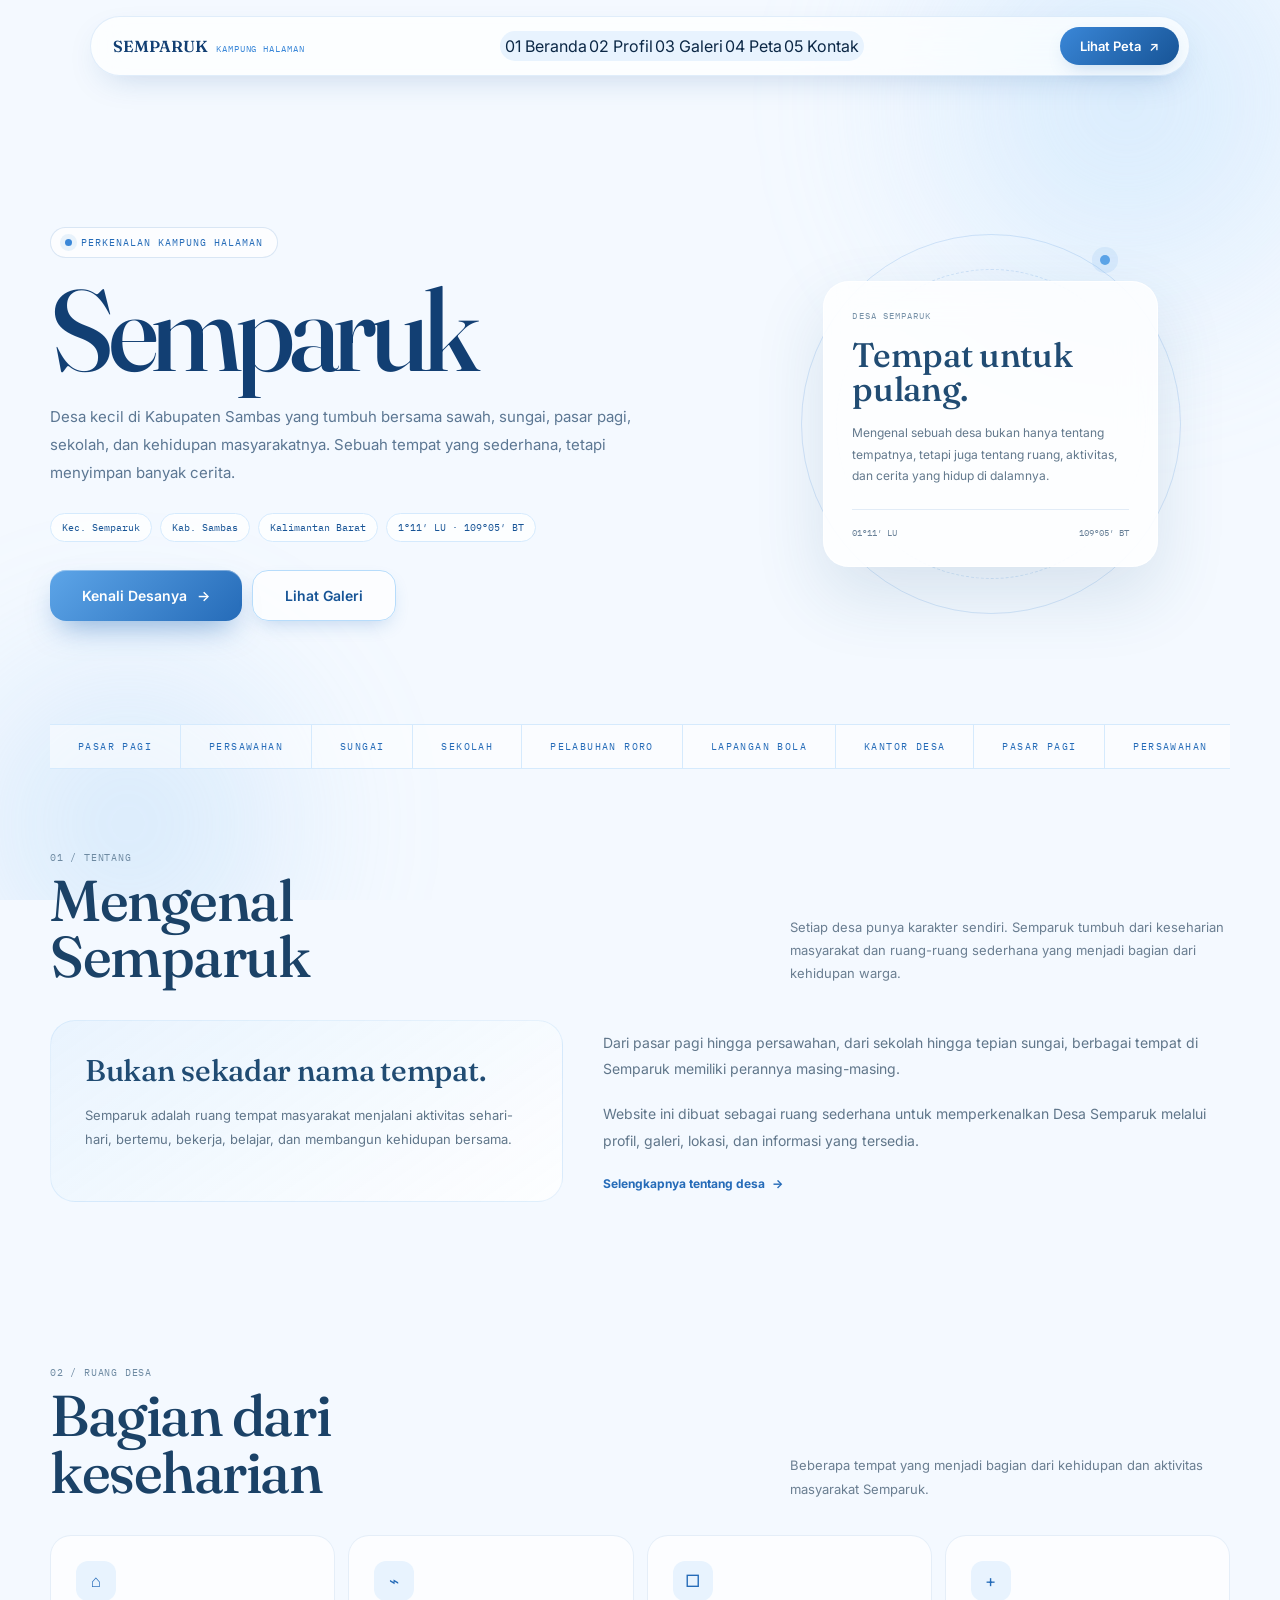
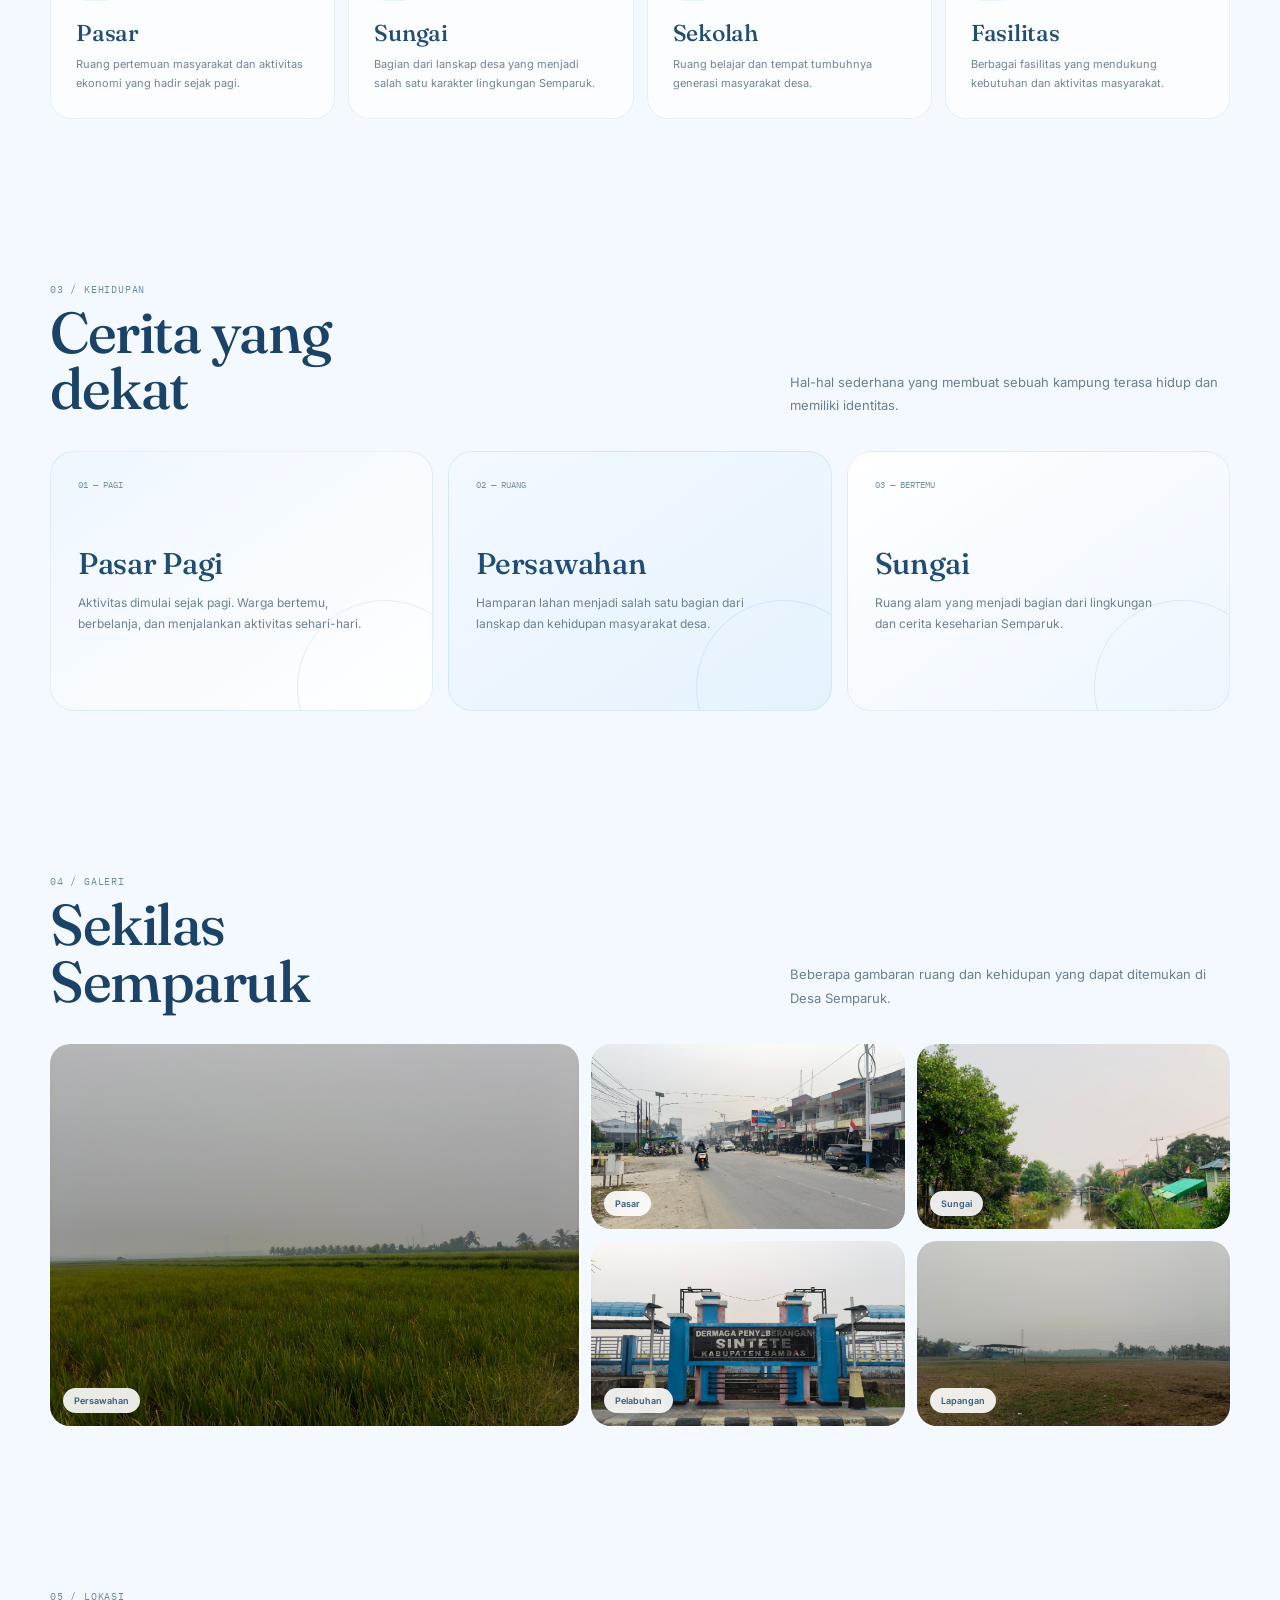
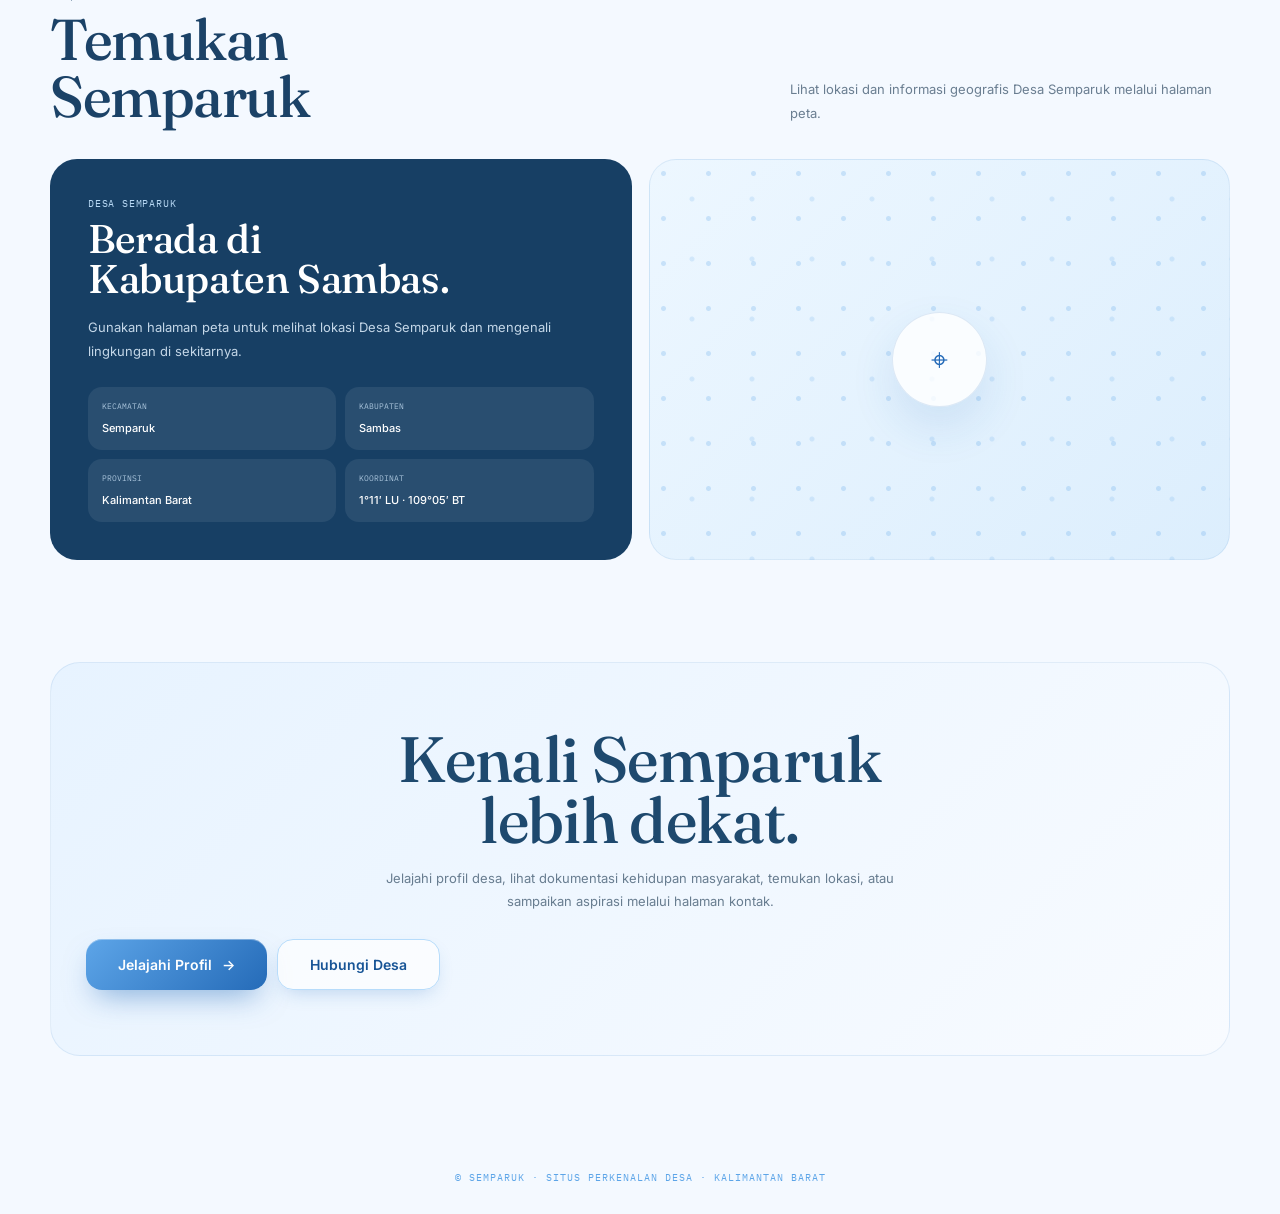
==== commit ff38a636: "Update index.html" ====
--- a/index.html
+++ b/index.html
@@ -22,69 +22,6 @@
 .home-content{
   width:min(1180px, calc(100% - 40px));
   margin:0 auto;
-}
-
-
-/* =========================================================
-   NAVBAR
-========================================================= */
-
-.chapters{
-  display:flex;
-  align-items:center;
-  gap:3px;
-}
-
-.chapters .nav-link{
-  position:relative;
-  z-index:2;
-
-  display:flex;
-  align-items:center;
-  gap:7px;
-
-  padding:10px 14px;
-
-  border-radius:999px;
-  color:var(--blue-700);
-
-  font-size:12px;
-  font-weight:600;
-
-  text-decoration:none;
-
-  white-space:nowrap;
-
-  transition:
-    color .25s ease,
-    background .25s ease,
-    transform .25s ease;
-}
-
-.chapters .nav-link .n{
-  font-family:"IBM Plex Mono",monospace;
-  font-size:9px;
-  opacity:.55;
-}
-
-.chapters .nav-link:hover{
-  color:var(--blue-600);
-  background:rgba(255,255,255,.75);
-  transform:translateY(-1px);
-}
-
-.chapters .nav-link.active{
-  color:#fff;
-  background:linear-gradient(
-    135deg,
-    var(--blue-500),
-    var(--blue-700)
-  );
-  box-shadow:var(--shadow-blue-sm);
-}
-
-.chapters .nav-link.active .n{
-  opacity:.85;
 }
 
 
@@ -1021,30 +958,6 @@
 
 @media(max-width:700px){
 
-  .chapters{
-    max-width:100%;
-
-    overflow-x:auto;
-
-    scrollbar-width:none;
-  }
-
-  .chapters::-webkit-scrollbar{
-    display:none;
-  }
-
-  .chapters .nav-link{
-    flex:0 0 auto;
-
-    padding:8px 10px;
-
-    font-size:10px;
-  }
-
-  .chapters .nav-link .n{
-    display:none;
-  }
-
   .home-gallery{
     grid-template-columns:1fr 1fr;
 
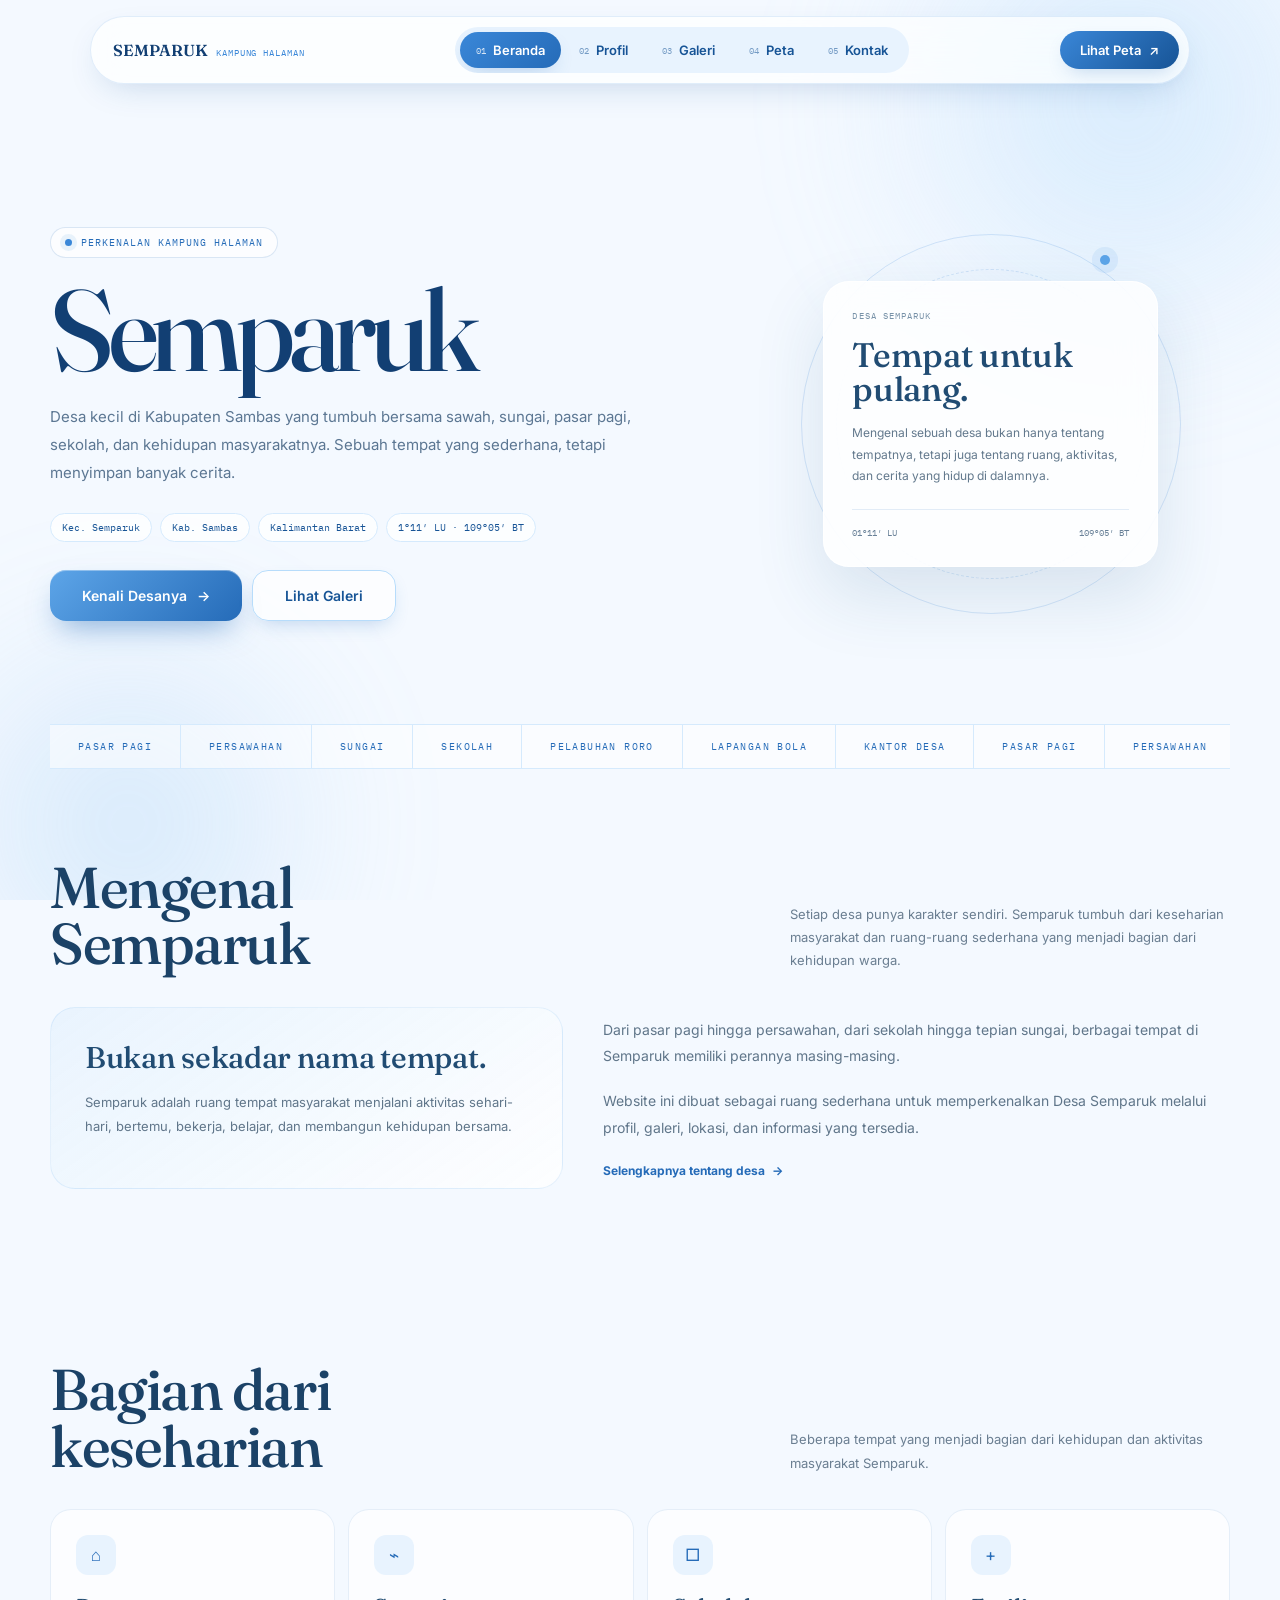
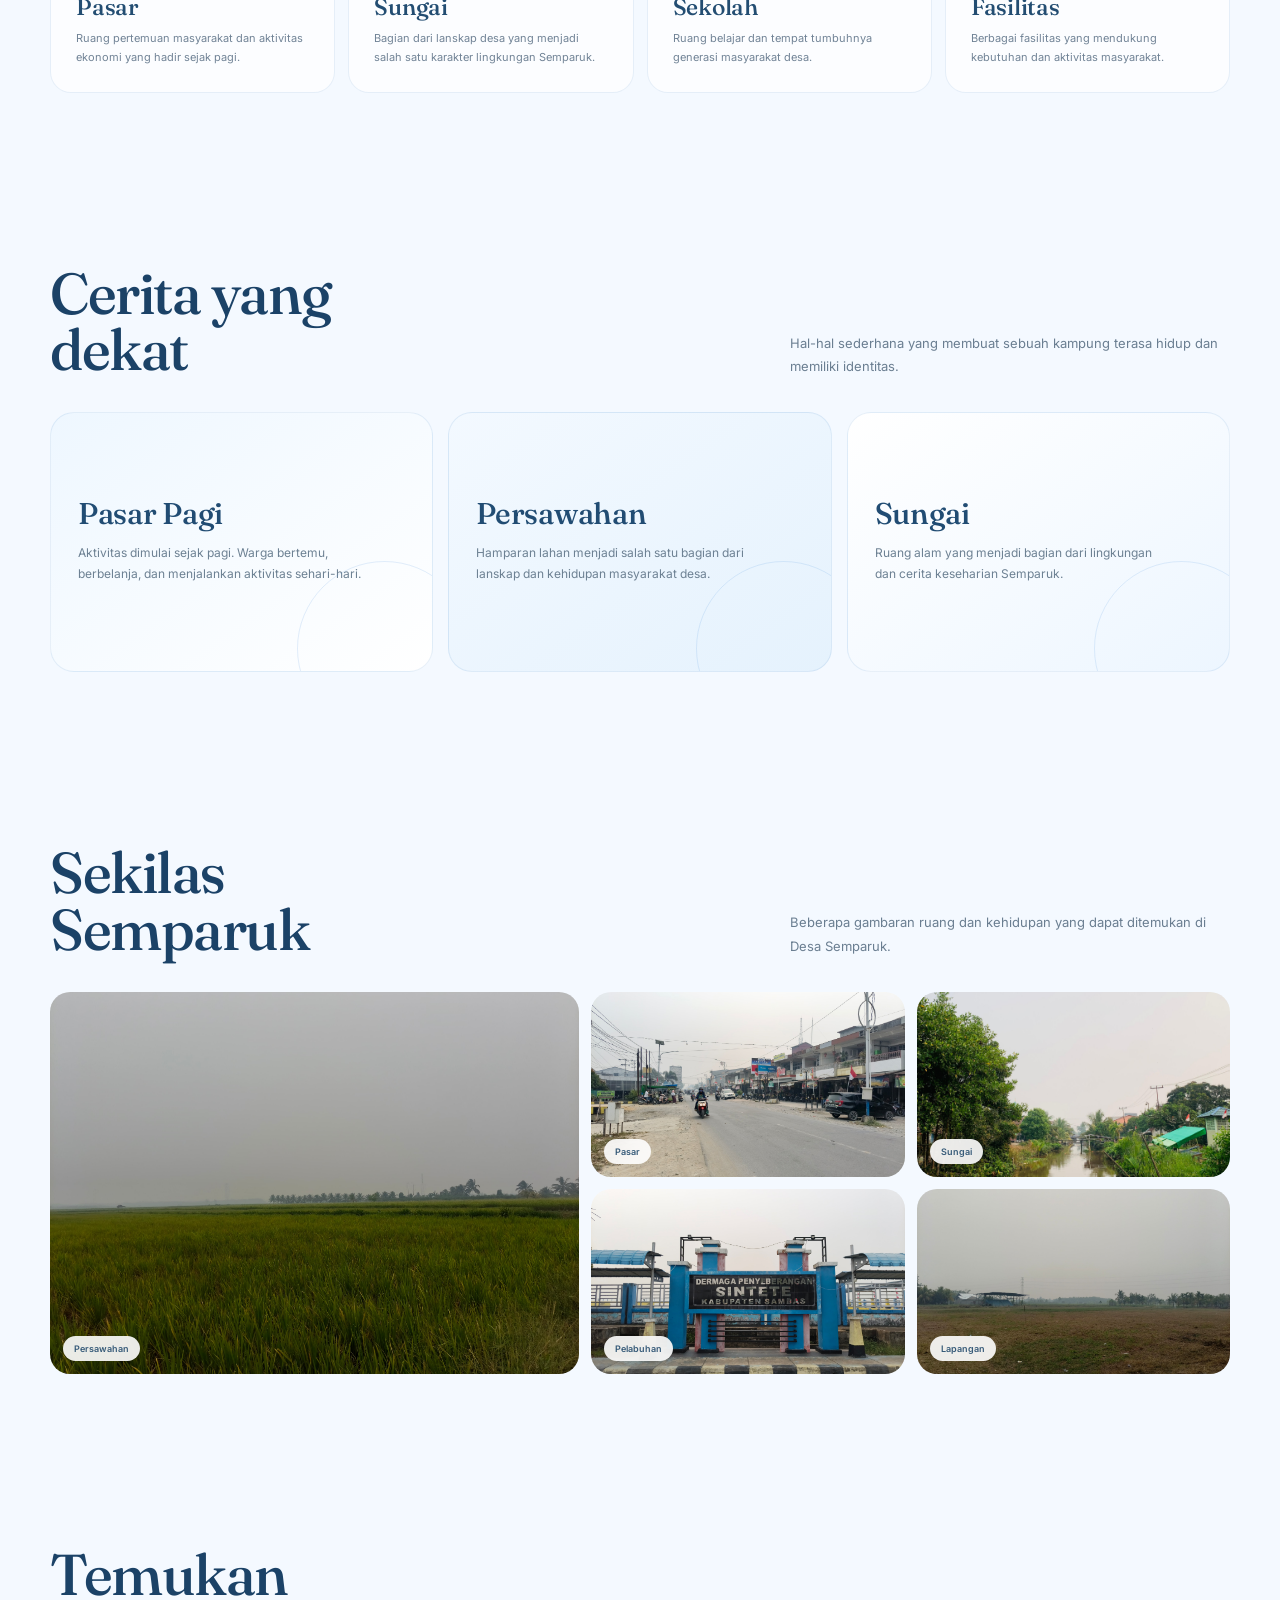
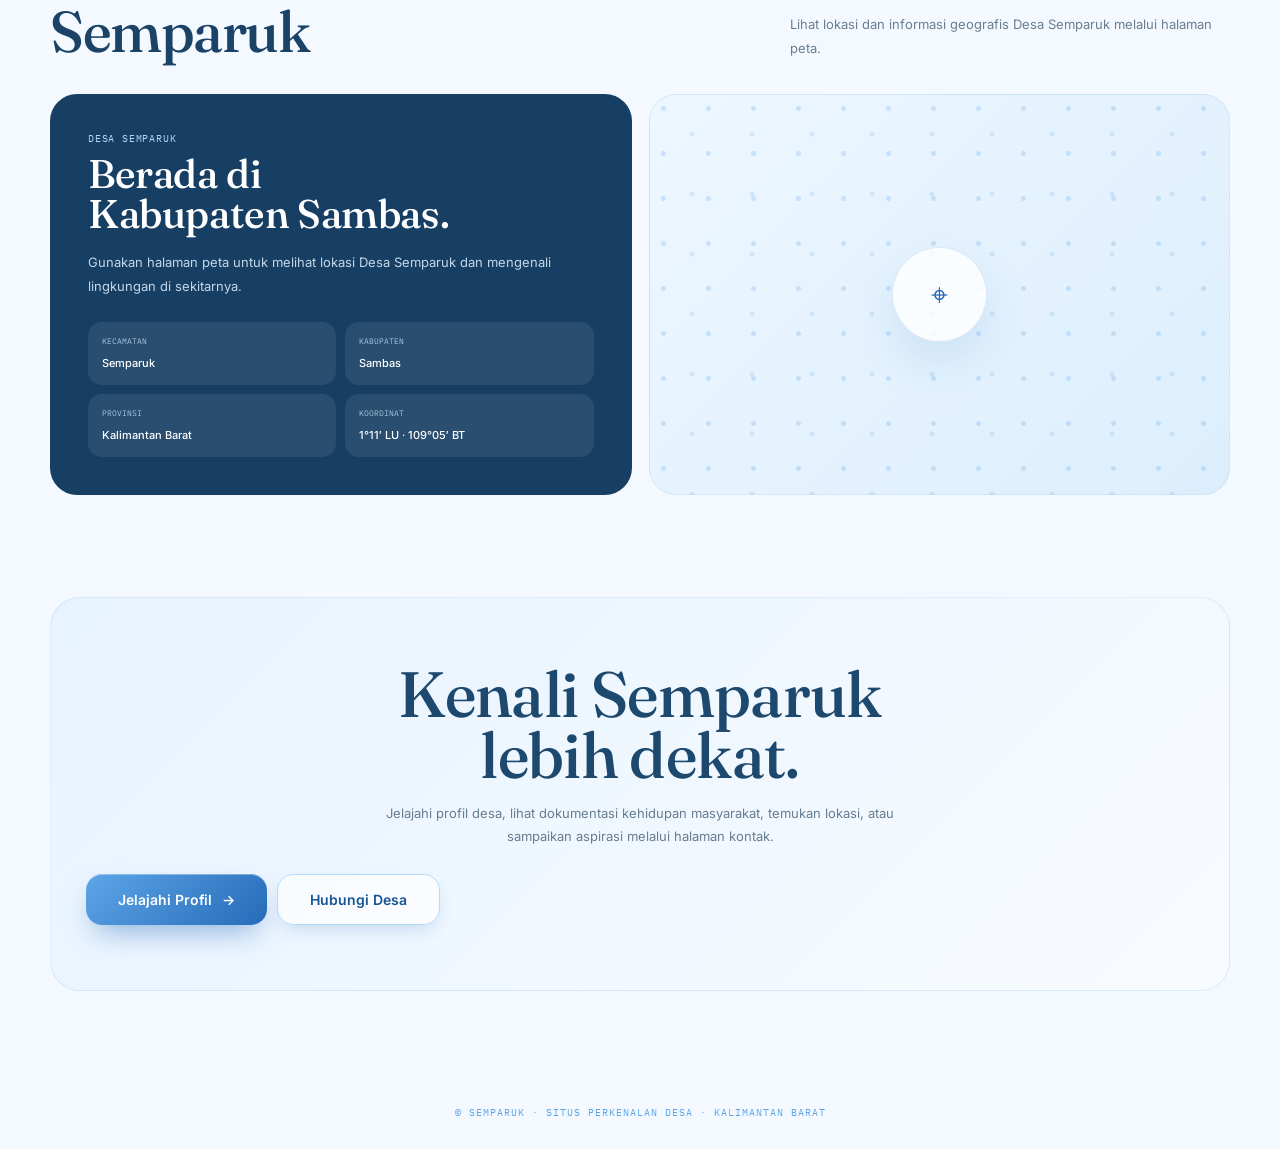
==== commit 147a84e0: "Update index.html" ====
--- a/index.html
+++ b/index.html
@@ -9,7 +9,7 @@
 <link rel="preconnect" href="https://fonts.googleapis.com">
 <link rel="preconnect" href="https://fonts.gstatic.com" crossorigin>
 
-<link href="https://fonts.googleapis.com/css2?family=Fraunces:ital,opsz,wght@0,9..144,300;0,9..144,500;0,9..144,600;0,9..144,700;1,9..144,400&family=Inter:wght@300;400;500;600;700;800&family=IBM+Plex+Mono:wght@400;500&display=swap" rel="stylesheet">
+<link href="https://fonts.googleapis.com/css2?family=Fraunces:ital,opsz,wght@0,9..144,300;0,9..144,500;0,9..144,600;0,9..144,700;1,0..144,400&family=Inter:wght@300;400;500;600;700;800&family=IBM+Plex+Mono:wght@400;500&display=swap" rel="stylesheet">
 
 <link rel="stylesheet" href="style.css">
 
@@ -31,13 +31,10 @@
 
 .home-hero{
   min-height:620px;
-
   display:grid;
   grid-template-columns:1.15fr .85fr;
   align-items:center;
-
   gap:55px;
-
   padding:85px 0 65px;
 }
 
@@ -49,20 +46,15 @@
   display:inline-flex;
   align-items:center;
   gap:9px;
-
   padding:8px 14px;
-
   border:1px solid rgba(37,107,184,.16);
   border-radius:999px;
-
   background:rgba(255,255,255,.7);
 
   font-family:"IBM Plex Mono",monospace;
   font-size:10px;
-
   letter-spacing:.1em;
   text-transform:uppercase;
-
   color:var(--blue-600);
 
   margin-bottom:22px;
@@ -70,14 +62,10 @@
 
 .home-kicker::before{
   content:"";
-
   width:7px;
   height:7px;
-
   border-radius:50%;
-
   background:var(--blue-500);
-
   box-shadow:0 0 0 5px rgba(58,135,216,.1);
 }
 
@@ -85,13 +73,9 @@
   margin:0 0 24px;
 
   font-family:"Fraunces",serif;
-
   font-size:clamp(68px,9vw,120px);
-
   line-height:.86;
-
   font-weight:500;
-
   letter-spacing:-.055em;
 
   color:var(--blue-800);
@@ -99,13 +83,10 @@
 
 .home-description{
   max-width:610px;
-
   margin:0 0 26px;
 
   color:var(--ink-mut);
-
   font-size:15px;
-
   line-height:1.85;
 }
 
@@ -113,7 +94,6 @@
   display:flex;
   flex-wrap:wrap;
   gap:8px;
-
   margin-bottom:28px;
 }
 
@@ -144,7 +124,6 @@
 
 .home-visual{
   position:relative;
-
   min-height:430px;
 
   display:flex;
@@ -159,7 +138,6 @@
   height:380px;
 
   border:1px solid rgba(58,135,216,.18);
-
   border-radius:50%;
 }
 
@@ -167,11 +145,9 @@
   content:"";
 
   position:absolute;
-
   inset:34px;
 
   border:1px dashed rgba(58,135,216,.18);
-
   border-radius:50%;
 }
 
@@ -195,7 +171,6 @@
 
 .home-card{
   position:relative;
-
   z-index:2;
 
   width:min(335px,90%);
@@ -203,7 +178,6 @@
   padding:28px;
 
   border:1px solid rgba(255,255,255,.9);
-
   border-radius:26px;
 
   background:rgba(255,255,255,.78);
@@ -218,9 +192,7 @@
   margin-bottom:17px;
 
   font-family:"IBM Plex Mono",monospace;
-
   font-size:9px;
-
   letter-spacing:.12em;
 
   color:#7892a8;
@@ -230,11 +202,8 @@
   margin:0 0 16px;
 
   font-family:"Fraunces",serif;
-
   font-size:34px;
-
   line-height:1;
-
   font-weight:500;
 
   color:#214c73;
@@ -244,15 +213,12 @@
   margin:0 0 22px;
 
   color:#63798d;
-
   font-size:12px;
-
   line-height:1.8;
 }
 
 .home-card-line{
   height:1px;
-
   margin-bottom:17px;
 
   background:rgba(37,107,184,.12);
@@ -261,13 +227,11 @@
 .home-coordinates{
   display:flex;
   justify-content:space-between;
-
   gap:12px;
 
   color:#698198;
 
   font-family:"IBM Plex Mono",monospace;
-
   font-size:9px;
 }
 
@@ -278,7 +242,6 @@
 
 .home-ticker{
   width:100%;
-
   overflow:hidden;
 
   border-top:1px solid var(--sky-200);
@@ -289,7 +252,6 @@
 
 .home-ticker-track{
   display:flex;
-
   width:max-content;
 
   animation:homeTicker 30s linear infinite;
@@ -303,9 +265,7 @@
   color:var(--blue-600);
 
   font-family:"IBM Plex Mono",monospace;
-
   font-size:10px;
-
   letter-spacing:.14em;
 
   white-space:nowrap;
@@ -336,7 +296,6 @@
   align-items:flex-end;
 
   gap:35px;
-
   margin-bottom:34px;
 }
 
@@ -346,9 +305,7 @@
   color:#6e8aa2;
 
   font-family:"IBM Plex Mono",monospace;
-
   font-size:10px;
-
   letter-spacing:.08em;
 }
 
@@ -358,25 +315,18 @@
   color:#1b4267;
 
   font-family:"Fraunces",serif;
-
   font-size:clamp(38px,4.5vw,58px);
-
   line-height:.98;
-
   font-weight:500;
-
   letter-spacing:-.025em;
 }
 
 .home-section-desc{
   max-width:440px;
-
   margin:0;
 
   color:#6a7e91;
-
   font-size:13px;
-
   line-height:1.8;
 }
 
@@ -399,7 +349,6 @@
   padding:34px;
 
   border:1px solid rgba(93,165,232,.15);
-
   border-radius:25px;
 
   background:
@@ -416,11 +365,8 @@
   color:#214c73;
 
   font-family:"Fraunces",serif;
-
   font-size:30px;
-
   line-height:1.08;
-
   font-weight:500;
 }
 
@@ -430,7 +376,6 @@
   color:#60768a;
 
   font-size:13px;
-
   line-height:1.85;
 }
 
@@ -444,21 +389,17 @@
   color:#60768a;
 
   font-size:14px;
-
   line-height:1.9;
 }
 
 .home-text-link{
   display:inline-flex;
-
   align-items:center;
-
   gap:7px;
 
   color:var(--blue-600);
 
   font-size:12px;
-
   font-weight:700;
 
   text-decoration:none;
@@ -489,7 +430,6 @@
   padding:25px;
 
   border:1px solid rgba(37,107,184,.1);
-
   border-radius:21px;
 
   background:rgba(255,255,255,.68);
@@ -530,9 +470,7 @@
   color:#234d72;
 
   font-family:"Fraunces",serif;
-
   font-size:23px;
-
   font-weight:500;
 }
 
@@ -542,7 +480,6 @@
   color:#718396;
 
   font-size:11px;
-
   line-height:1.7;
 }
 
@@ -569,30 +506,32 @@
   padding:27px;
 
   border:1px solid rgba(37,107,184,.1);
-
   border-radius:24px;
 
-  background:linear-gradient(
-    145deg,
-    #eef7ff,
-    #fff
-  );
+  background:
+    linear-gradient(
+      145deg,
+      #eef7ff,
+      #fff
+    );
 }
 
 .home-life-card:nth-child(2){
-  background:linear-gradient(
-    145deg,
-    #f3f9ff,
-    #e5f2fd
-  );
+  background:
+    linear-gradient(
+      145deg,
+      #f3f9ff,
+      #e5f2fd
+    );
 }
 
 .home-life-card:nth-child(3){
-  background:linear-gradient(
-    145deg,
-    #fff,
-    #edf6ff
-  );
+  background:
+    linear-gradient(
+      145deg,
+      #fff,
+      #edf6ff
+    );
 }
 
 .home-life-number{
@@ -601,7 +540,6 @@
   color:#7891a8;
 
   font-family:"IBM Plex Mono",monospace;
-
   font-size:9px;
 }
 
@@ -611,21 +549,17 @@
   color:#214c73;
 
   font-family:"Fraunces",serif;
-
   font-size:30px;
-
   font-weight:500;
 }
 
 .home-life-card p{
   max-width:300px;
-
   margin:0;
 
   color:#6d8193;
 
   font-size:12px;
-
   line-height:1.75;
 }
 
@@ -639,7 +573,6 @@
   height:175px;
 
   border:1px solid rgba(58,135,216,.14);
-
   border-radius:50%;
 }
 
@@ -652,7 +585,6 @@
   display:grid;
 
   grid-template-columns:1.35fr .8fr .8fr;
-
   grid-template-rows:185px 185px;
 
   gap:12px;
@@ -706,7 +638,6 @@
   color:#365a78;
 
   font-size:9px;
-
   font-weight:600;
 
   backdrop-filter:blur(8px);
@@ -745,11 +676,8 @@
   color:#fff;
 
   font-family:"Fraunces",serif;
-
   font-size:40px;
-
   line-height:1;
-
   font-weight:500;
 }
 
@@ -759,7 +687,6 @@
   color:#c4d7e8;
 
   font-size:13px;
-
   line-height:1.8;
 }
 
@@ -787,13 +714,11 @@
   color:#a9c4db;
 
   font-family:"IBM Plex Mono",monospace;
-
   font-size:8px;
 }
 
 .home-location-detail strong{
   font-size:11px;
-
   font-weight:500;
 }
 
@@ -805,7 +730,6 @@
   justify-content:center;
 
   border:1px solid rgba(37,107,184,.1);
-
   border-radius:27px;
 
   background:
@@ -839,7 +763,6 @@
   place-items:center;
 
   border:1px solid rgba(37,107,184,.14);
-
   border-radius:50%;
 
   background:rgba(255,255,255,.8);
@@ -863,7 +786,6 @@
   padding:65px 35px;
 
   border:1px solid rgba(37,107,184,.1);
-
   border-radius:30px;
 
   text-align:center;
@@ -882,11 +804,8 @@
   color:#1e496e;
 
   font-family:"Fraunces",serif;
-
   font-size:clamp(40px,5.5vw,64px);
-
   line-height:.96;
-
   font-weight:500;
 }
 
@@ -898,7 +817,6 @@
   color:#687d90;
 
   font-size:13px;
-
   line-height:1.8;
 }
 
@@ -1097,8 +1015,10 @@
 ======================================================= -->
 
 <div class="backdrop">
+
   <div class="blob blob1"></div>
   <div class="blob blob2"></div>
+
 </div>
 
 
@@ -1116,38 +1036,44 @@
 
   <nav class="chapters" id="chapters">
 
-    <a href="index.html" class="nav-link active">
+    <span class="nav-indicator" id="navIndicator"></span>
+
+    <button data-target="beranda">
       <span class="n">01</span>
-      <span>Beranda</span>
-    </a>
-
-    <a href="profil.html" class="nav-link">
+      Beranda
+    </button>
+
+    <button data-target="profil">
       <span class="n">02</span>
-      <span>Profil</span>
-    </a>
-
-    <a href="galeri.html" class="nav-link">
+      Profil
+    </button>
+
+    <button data-target="galeri">
       <span class="n">03</span>
-      <span>Galeri</span>
-    </a>
-
-    <a href="peta.html" class="nav-link">
+      Galeri
+    </button>
+
+    <button data-target="peta">
       <span class="n">04</span>
-      <span>Peta</span>
-    </a>
-
-    <a href="kontak.html" class="nav-link">
+      Peta
+    </button>
+
+    <button data-target="kontak">
       <span class="n">05</span>
-      <span>Kontak</span>
-    </a>
+      Kontak
+    </button>
 
   </nav>
 
 
-  <a href="peta.html" class="nav-cta">
+  <button
+    class="nav-cta"
+    onclick="window.location.href='peta.html'">
+
     Lihat Peta
     <span class="arrow">↗</span>
-  </a>
+
+  </button>
 
 </header>
 
@@ -1324,7 +1250,7 @@
         <div>
 
           <div class="home-section-number">
-            01 / TENTANG
+            
           </div>
 
           <h2 class="home-section-title">
@@ -1409,7 +1335,7 @@
         <div>
 
           <div class="home-section-number">
-            02 / RUANG DESA
+          
           </div>
 
           <h2 class="home-section-title">
@@ -1518,7 +1444,7 @@
         <div>
 
           <div class="home-section-number">
-            03 / KEHIDUPAN
+           
           </div>
 
           <h2 class="home-section-title">
@@ -1543,7 +1469,7 @@
         <article class="home-life-card">
 
           <div class="home-life-number">
-            01 — PAGI
+            
           </div>
 
           <h3>
@@ -1564,7 +1490,7 @@
         <article class="home-life-card">
 
           <div class="home-life-number">
-            02 — RUANG
+            
           </div>
 
           <h3>
@@ -1584,7 +1510,7 @@
         <article class="home-life-card">
 
           <div class="home-life-number">
-            03 — BERTEMU
+           
           </div>
 
           <h3>
@@ -1616,7 +1542,7 @@
         <div>
 
           <div class="home-section-number">
-            04 / GALERI
+           
           </div>
 
           <h2 class="home-section-title">
@@ -1733,7 +1659,7 @@
         <div>
 
           <div class="home-section-number">
-            05 / LOKASI
+           
           </div>
 
           <h2 class="home-section-title">
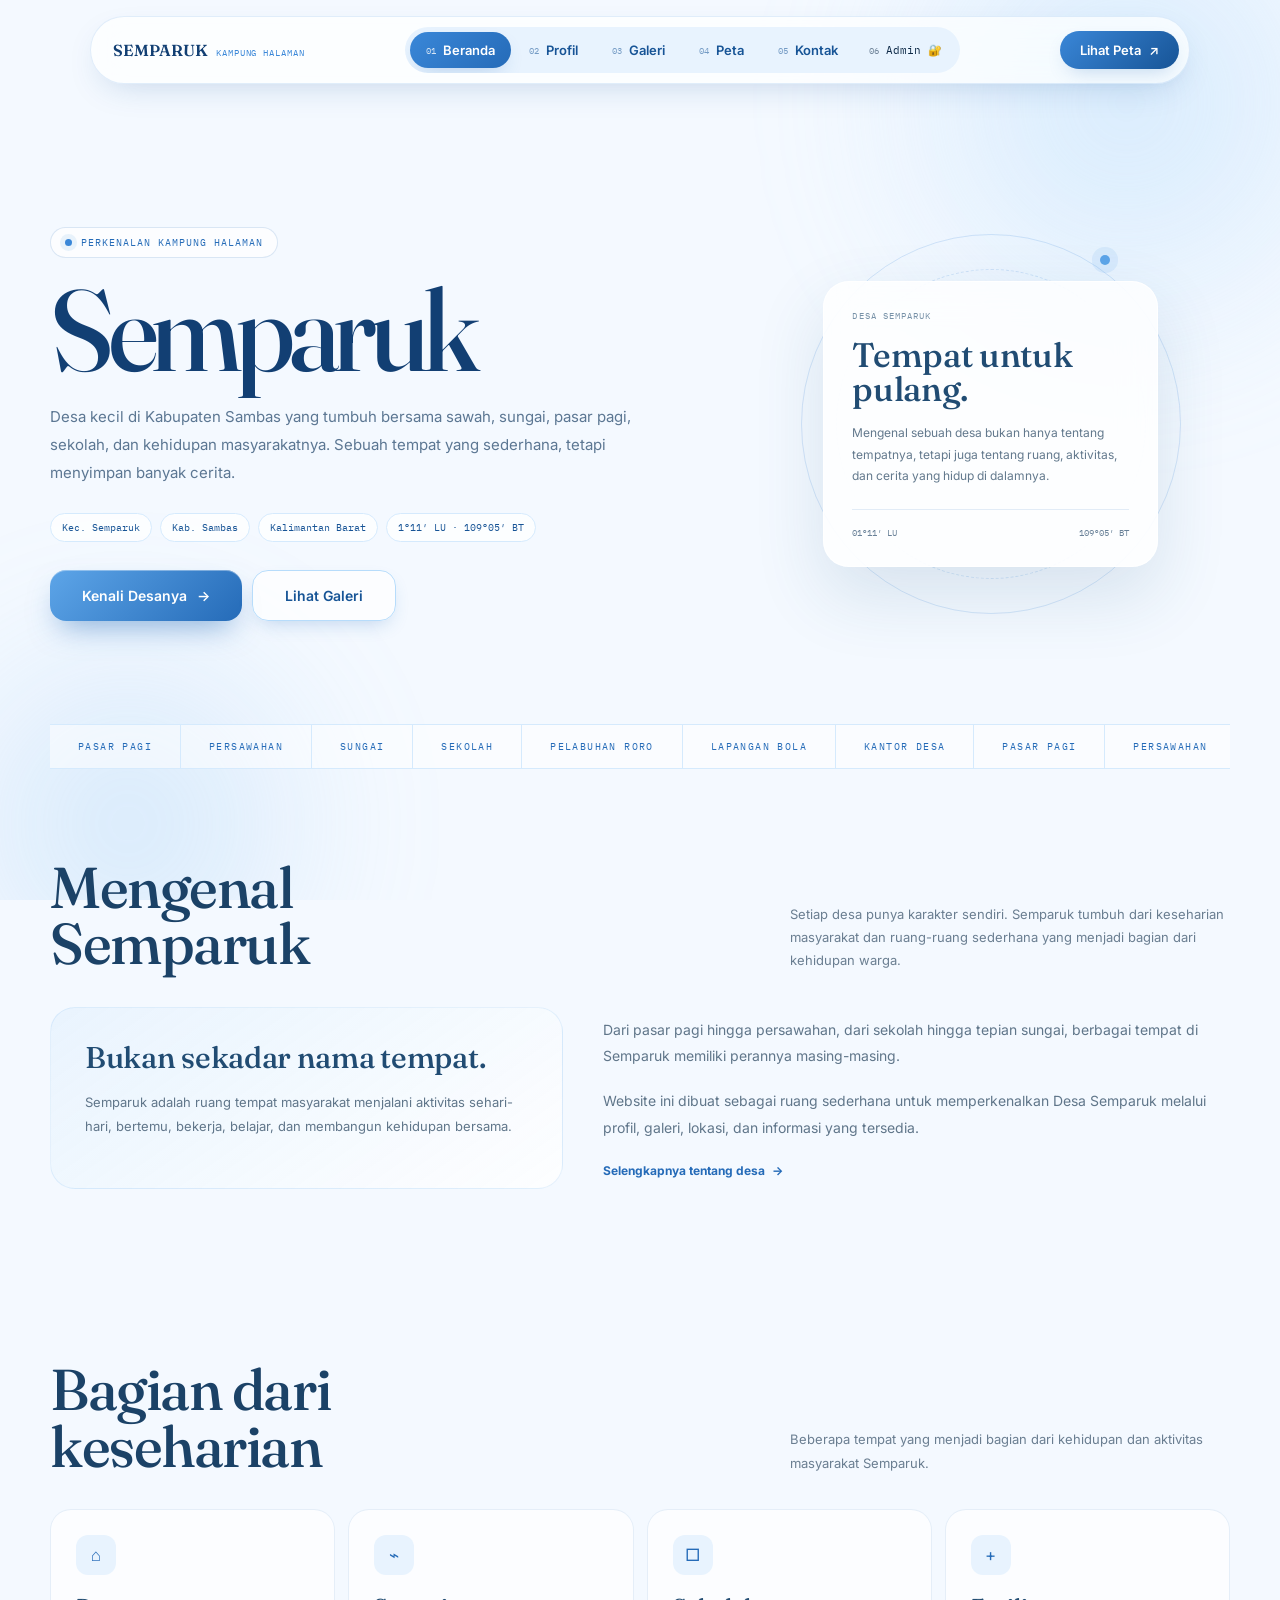
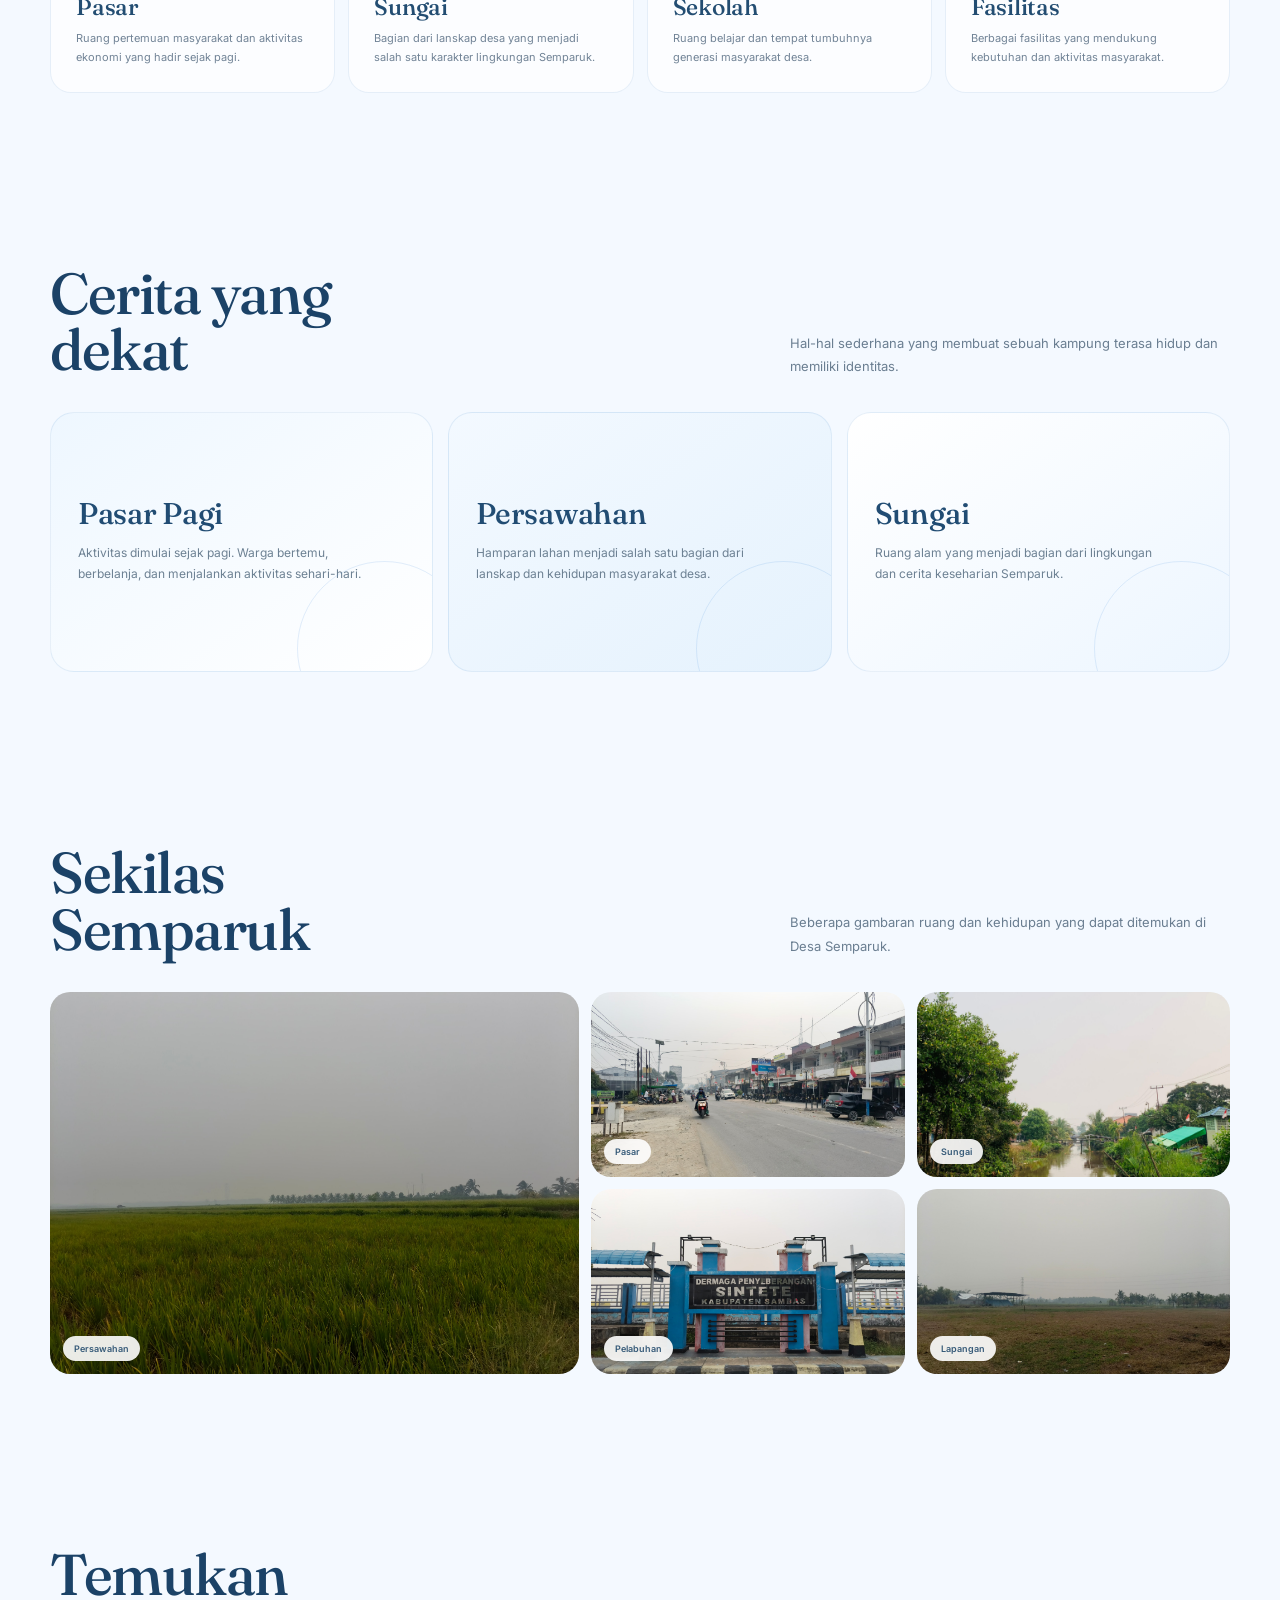
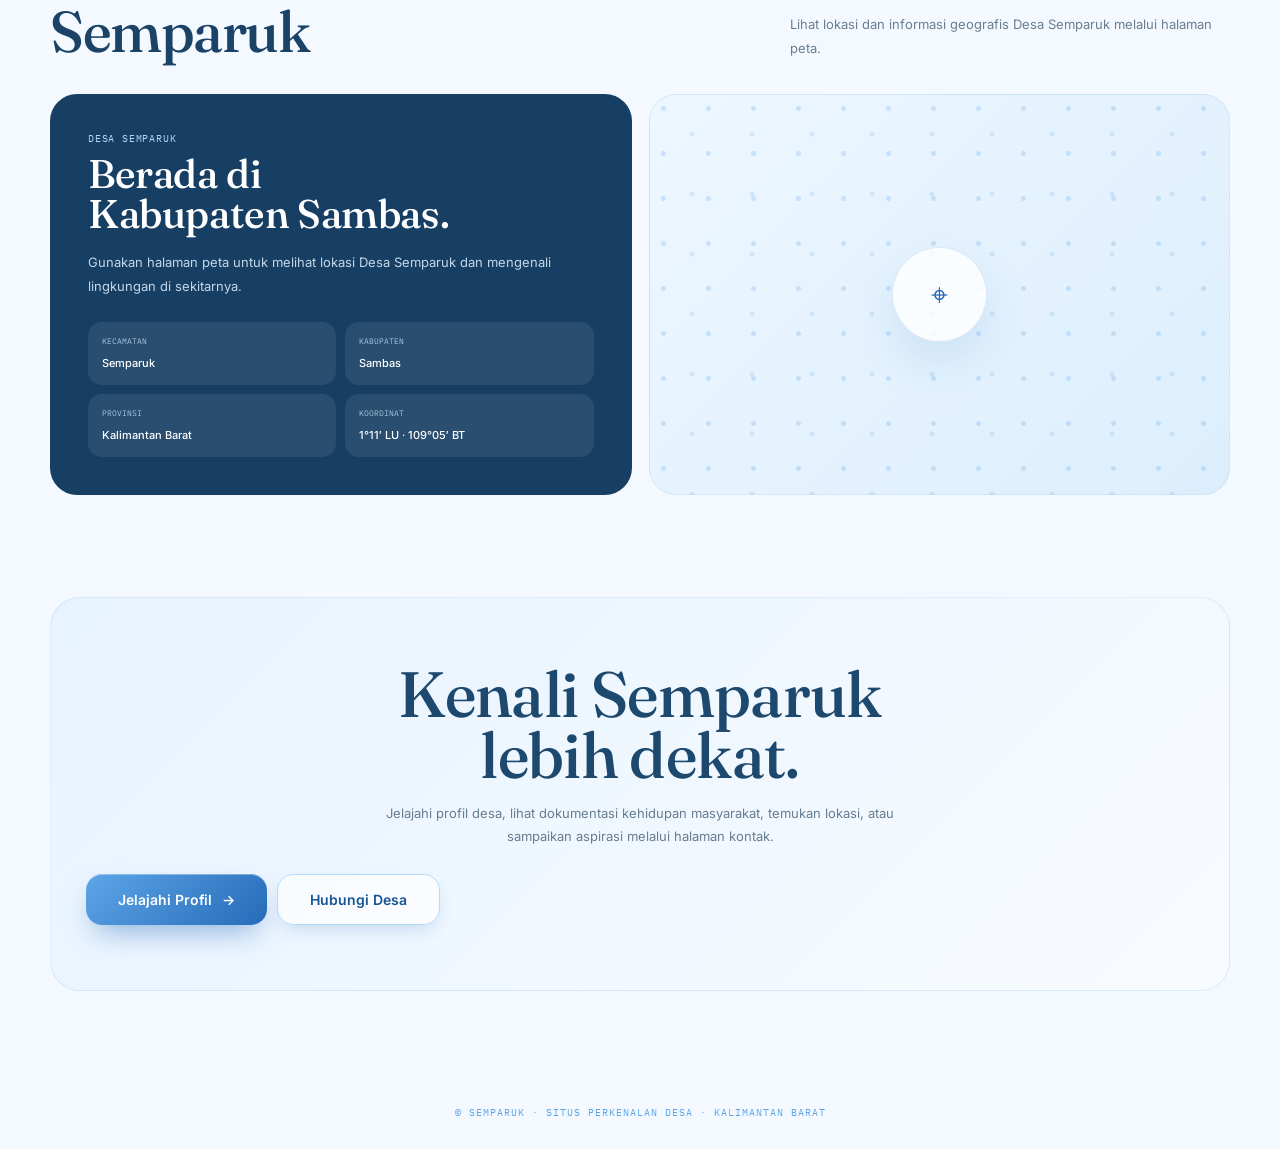
==== commit db9c540d: "Update index.html" ====
--- a/index.html
+++ b/index.html
@@ -9,7 +9,7 @@
 <link rel="preconnect" href="https://fonts.googleapis.com">
 <link rel="preconnect" href="https://fonts.gstatic.com" crossorigin>
 
-<link href="https://fonts.googleapis.com/css2?family=Fraunces:ital,opsz,wght@0,9..144,300;0,9..144,500;0,9..144,600;0,9..144,700;1,0..144,400&family=Inter:wght@300;400;500;600;700;800&family=IBM+Plex+Mono:wght@400;500&display=swap" rel="stylesheet">
+<link href="https://fonts.googleapis.com/css2?family=Fraunces:ital,opsz,wght@0,9..144,300;0,9..144,500;0,9..144,600;0,9..144,700;1,9..144,400&family=Inter:wght@300;400;500;600;700;800&family=IBM+Plex+Mono:wght@400;500&display=swap" rel="stylesheet">
 
 <link rel="stylesheet" href="style.css">
 
@@ -23,11 +23,6 @@
   width:min(1180px, calc(100% - 40px));
   margin:0 auto;
 }
-
-
-/* =========================================================
-   HERO
-========================================================= */
 
 .home-hero{
   min-height:620px;
@@ -50,13 +45,11 @@
   border:1px solid rgba(37,107,184,.16);
   border-radius:999px;
   background:rgba(255,255,255,.7);
-
   font-family:"IBM Plex Mono",monospace;
   font-size:10px;
   letter-spacing:.1em;
   text-transform:uppercase;
   color:var(--blue-600);
-
   margin-bottom:22px;
 }
 
@@ -71,20 +64,17 @@
 
 .home-title{
   margin:0 0 24px;
-
   font-family:"Fraunces",serif;
   font-size:clamp(68px,9vw,120px);
   line-height:.86;
   font-weight:500;
   letter-spacing:-.055em;
-
   color:var(--blue-800);
 }
 
 .home-description{
   max-width:610px;
   margin:0 0 26px;
-
   color:var(--ink-mut);
   font-size:15px;
   line-height:1.85;
@@ -99,14 +89,10 @@
 
 .home-chip{
   padding:7px 11px;
-
   border:1px solid var(--sky-200);
   border-radius:999px;
-
   background:rgba(255,255,255,.72);
-
   color:var(--blue-700);
-
   font-family:"IBM Plex Mono",monospace;
   font-size:10px;
 }
@@ -117,15 +103,9 @@
   gap:10px;
 }
 
-
-/* =========================================================
-   HERO VISUAL
-========================================================= */
-
 .home-visual{
   position:relative;
   min-height:430px;
-
   display:flex;
   align-items:center;
   justify-content:center;
@@ -133,85 +113,63 @@
 
 .home-orbit{
   position:absolute;
-
   width:380px;
   height:380px;
-
   border:1px solid rgba(58,135,216,.18);
   border-radius:50%;
 }
 
 .home-orbit::before{
   content:"";
-
   position:absolute;
   inset:34px;
-
   border:1px dashed rgba(58,135,216,.18);
   border-radius:50%;
 }
 
 .home-orbit::after{
   content:"";
-
   position:absolute;
-
   width:10px;
   height:10px;
-
   top:20px;
   right:70px;
-
   border-radius:50%;
-
   background:var(--blue-400);
-
   box-shadow:0 0 0 8px rgba(93,165,232,.12);
 }
 
 .home-card{
   position:relative;
   z-index:2;
-
   width:min(335px,90%);
-
   padding:28px;
-
   border:1px solid rgba(255,255,255,.9);
   border-radius:26px;
-
   background:rgba(255,255,255,.78);
-
   backdrop-filter:blur(18px);
-
-  box-shadow:
-    0 28px 70px rgba(38,92,137,.14);
+  box-shadow:0 28px 70px rgba(38,92,137,.14);
 }
 
 .home-card-label{
   margin-bottom:17px;
-
   font-family:"IBM Plex Mono",monospace;
   font-size:9px;
   letter-spacing:.12em;
-
   color:#7892a8;
 }
 
 .home-card h3{
   margin:0 0 16px;
-
   font-family:"Fraunces",serif;
   font-size:34px;
   line-height:1;
   font-weight:500;
-
   color:#214c73;
 }
 
 .home-card p{
   margin:0 0 22px;
-
   color:#63798d;
   font-size:12px;
   line-height:1.8;
@@ -220,7 +178,6 @@
 .home-card-line{
   height:1px;
   margin-bottom:17px;
-
   background:rgba(37,107,184,.12);
 }
 
@@ -228,46 +185,32 @@
   display:flex;
   justify-content:space-between;
   gap:12px;
-
   color:#698198;
-
   font-family:"IBM Plex Mono",monospace;
   font-size:9px;
 }
-
-
-/* =========================================================
-   TICKER
-========================================================= */
 
 .home-ticker{
   width:100%;
   overflow:hidden;
-
   border-top:1px solid var(--sky-200);
   border-bottom:1px solid var(--sky-200);
-
   background:rgba(255,255,255,.52);
 }
 
 .home-ticker-track{
   display:flex;
   width:max-content;
-
   animation:homeTicker 30s linear infinite;
 }
 
 .home-ticker span{
   padding:15px 28px;
-
   border-right:1px solid var(--sky-200);
-
   color:var(--blue-600);
-
   font-family:"IBM Plex Mono",monospace;
   font-size:10px;
   letter-spacing:.14em;
-
   white-space:nowrap;
 }
 
@@ -280,11 +223,6 @@
     transform:translateX(-50%);
   }
 }
-
-
-/* =========================================================
-   SECTION
-========================================================= */
 
 .home-section{
   padding:82px 0;
@@ -294,16 +232,13 @@
   display:flex;
   justify-content:space-between;
   align-items:flex-end;
-
   gap:35px;
   margin-bottom:34px;
 }
 
 .home-section-number{
   margin-bottom:9px;
-
   color:#6e8aa2;
-
   font-family:"IBM Plex Mono",monospace;
   font-size:10px;
   letter-spacing:.08em;
@@ -311,9 +246,7 @@
 
 .home-section-title{
   margin:0;
-
   color:#1b4267;
-
   font-family:"Fraunces",serif;
   font-size:clamp(38px,4.5vw,58px);
   line-height:.98;
@@ -324,46 +257,28 @@
 .home-section-desc{
   max-width:440px;
   margin:0;
-
   color:#6a7e91;
   font-size:13px;
   line-height:1.8;
 }
 
-
-/* =========================================================
-   ABOUT
-========================================================= */
-
 .home-about{
   display:grid;
-
   grid-template-columns:.9fr 1.1fr;
-
   gap:40px;
-
   align-items:stretch;
 }
 
 .home-about-box{
   padding:34px;
-
   border:1px solid rgba(93,165,232,.15);
   border-radius:25px;
-
-  background:
-    linear-gradient(
-      145deg,
-      rgba(232,243,254,.95),
-      rgba(255,255,255,.82)
-    );
+  background:linear-gradient(145deg,rgba(232,243,254,.95),rgba(255,255,255,.82));
 }
 
 .home-about-box h3{
   margin:0 0 16px;
-
   color:#214c73;
-
   font-family:"Fraunces",serif;
   font-size:30px;
   line-height:1.08;
@@ -372,9 +287,7 @@
 
 .home-about-box p{
   margin:0;
-
   color:#60768a;
-
   font-size:13px;
   line-height:1.85;
 }
@@ -385,9 +298,7 @@
 
 .home-about-text p{
   margin:0 0 18px;
-
   color:#60768a;
-
   font-size:14px;
   line-height:1.9;
 }
@@ -396,14 +307,10 @@
   display:inline-flex;
   align-items:center;
   gap:7px;
-
   color:var(--blue-600);
-
   font-size:12px;
   font-weight:700;
-
   text-decoration:none;
-
   transition:gap .25s ease;
 }
 
@@ -411,64 +318,41 @@
   gap:12px;
 }
 
-
-/* =========================================================
-   HIGHLIGHTS
-========================================================= */
-
 .home-highlights{
   display:grid;
-
   grid-template-columns:repeat(4,1fr);
-
   gap:13px;
 }
 
 .home-highlight{
   min-height:170px;
-
   padding:25px;
-
   border:1px solid rgba(37,107,184,.1);
   border-radius:21px;
-
   background:rgba(255,255,255,.68);
-
-  transition:
-    transform .3s ease,
-    box-shadow .3s ease;
+  transition:transform .3s ease,box-shadow .3s ease;
 }
 
 .home-highlight:hover{
   transform:translateY(-5px);
-
-  box-shadow:
-    0 18px 42px rgba(37,107,184,.1);
+  box-shadow:0 18px 42px rgba(37,107,184,.1);
 }
 
 .home-highlight-icon{
   width:40px;
   height:40px;
-
   display:grid;
   place-items:center;
-
   margin-bottom:18px;
-
   border-radius:12px;
-
   background:var(--sky-100);
-
   color:var(--blue-600);
-
   font-size:17px;
 }
 
 .home-highlight h3{
   margin:0 0 8px;
-
   color:#234d72;
-
   font-family:"Fraunces",serif;
   font-size:23px;
   font-weight:500;
@@ -476,78 +360,45 @@
 
 .home-highlight p{
   margin:0;
-
   color:#718396;
-
   font-size:11px;
   line-height:1.7;
 }
 
-
-/* =========================================================
-   KEHIDUPAN
-========================================================= */
-
 .home-life{
   display:grid;
-
   grid-template-columns:repeat(3,1fr);
-
   gap:15px;
 }
 
 .home-life-card{
   position:relative;
-
   min-height:260px;
-
   overflow:hidden;
-
   padding:27px;
-
   border:1px solid rgba(37,107,184,.1);
   border-radius:24px;
-
-  background:
-    linear-gradient(
-      145deg,
-      #eef7ff,
-      #fff
-    );
+  background:linear-gradient(145deg,#eef7ff,#fff);
 }
 
 .home-life-card:nth-child(2){
-  background:
-    linear-gradient(
-      145deg,
-      #f3f9ff,
-      #e5f2fd
-    );
+  background:linear-gradient(145deg,#f3f9ff,#e5f2fd);
 }
 
 .home-life-card:nth-child(3){
-  background:
-    linear-gradient(
-      145deg,
-      #fff,
-      #edf6ff
-    );
+  background:linear-gradient(145deg,#fff,#edf6ff);
 }
 
 .home-life-number{
   margin-bottom:55px;
-
   color:#7891a8;
-
   font-family:"IBM Plex Mono",monospace;
   font-size:9px;
 }
 
 .home-life-card h3{
   margin:0 0 10px;
-
   color:#214c73;
-
   font-family:"Fraunces",serif;
   font-size:30px;
   font-weight:500;
@@ -556,47 +407,32 @@
 .home-life-card p{
   max-width:300px;
   margin:0;
-
   color:#6d8193;
-
   font-size:12px;
   line-height:1.75;
 }
 
 .home-life-mark{
   position:absolute;
-
   right:-40px;
   bottom:-65px;
-
   width:175px;
   height:175px;
-
   border:1px solid rgba(58,135,216,.14);
   border-radius:50%;
 }
 
-
-/* =========================================================
-   GALERI PREVIEW
-========================================================= */
-
 .home-gallery{
   display:grid;
-
   grid-template-columns:1.35fr .8fr .8fr;
   grid-template-rows:185px 185px;
-
   gap:12px;
 }
 
 .home-gallery-item{
   position:relative;
-
   overflow:hidden;
-
   border-radius:20px;
-
   background:var(--sky-100);
 }
 
@@ -606,63 +442,40 @@
 
 .home-gallery-item img{
   display:block;
-
   width:100%;
   height:100%;
-
   object-fit:cover;
-
-  transition:
-    transform .5s ease,
-    filter .5s ease;
+  transition:transform .5s ease,filter .5s ease;
 }
 
 .home-gallery-item:hover img{
   transform:scale(1.05);
-
   filter:saturate(1.05);
 }
 
 .home-gallery-label{
   position:absolute;
-
   left:13px;
   bottom:13px;
-
   padding:7px 11px;
-
   border-radius:999px;
-
   background:rgba(255,255,255,.9);
-
   color:#365a78;
-
   font-size:9px;
   font-weight:600;
-
   backdrop-filter:blur(8px);
 }
-
-
-/* =========================================================
-   LOCATION
-========================================================= */
 
 .home-location{
   display:grid;
-
   grid-template-columns:1fr 1fr;
-
   gap:17px;
 }
 
 .home-location-info{
   padding:38px;
-
   border-radius:27px;
-
   color:#fff;
-
   background:#173f64;
 }
 
@@ -672,9 +485,7 @@
 
 .home-location-info h3{
   margin:0 0 17px;
-
   color:#fff;
-
   font-family:"Fraunces",serif;
   font-size:40px;
   line-height:1;
@@ -683,36 +494,27 @@
 
 .home-location-info p{
   margin:0 0 24px;
-
   color:#c4d7e8;
-
   font-size:13px;
   line-height:1.8;
 }
 
 .home-location-details{
   display:grid;
-
   grid-template-columns:1fr 1fr;
-
   gap:9px;
 }
 
 .home-location-detail{
   padding:14px;
-
   border-radius:14px;
-
   background:rgba(255,255,255,.08);
 }
 
 .home-location-detail small{
   display:block;
-
   margin-bottom:5px;
-
   color:#a9c4db;
-
   font-family:"IBM Plex Mono",monospace;
   font-size:8px;
 }
@@ -724,85 +526,43 @@
 
 .home-map-card{
   min-height:350px;
-
   display:flex;
   align-items:center;
   justify-content:center;
-
   border:1px solid rgba(37,107,184,.1);
   border-radius:27px;
-
   background:
-    radial-gradient(
-      circle at 30% 30%,
-      rgba(93,165,232,.25) 0 2px,
-      transparent 3px
-    ),
-    radial-gradient(
-      circle at 70% 65%,
-      rgba(93,165,232,.18) 0 2px,
-      transparent 3px
-    ),
-    linear-gradient(
-      135deg,
-      #edf7ff,
-      #dceefd
-    );
-
-  background-size:
-    45px 45px,
-    60px 60px,
-    auto;
+    radial-gradient(circle at 30% 30%,rgba(93,165,232,.25) 0 2px,transparent 3px),
+    radial-gradient(circle at 70% 65%,rgba(93,165,232,.18) 0 2px,transparent 3px),
+    linear-gradient(135deg,#edf7ff,#dceefd);
+  background-size:45px 45px,60px 60px,auto;
 }
 
 .home-map-pin{
   width:95px;
   height:95px;
-
   display:grid;
   place-items:center;
-
   border:1px solid rgba(37,107,184,.14);
   border-radius:50%;
-
   background:rgba(255,255,255,.8);
-
-  box-shadow:
-    0 20px 45px rgba(37,107,184,.12);
-
+  box-shadow:0 20px 45px rgba(37,107,184,.12);
   color:var(--blue-600);
-
   font-size:30px;
 }
-
-
-/* =========================================================
-   CTA
-========================================================= */
 
 .home-cta{
   margin:20px 0 85px;
-
   padding:65px 35px;
-
   border:1px solid rgba(37,107,184,.1);
   border-radius:30px;
-
   text-align:center;
-
-  background:
-    linear-gradient(
-      135deg,
-      #e7f3ff,
-      #f8fbff
-    );
+  background:linear-gradient(135deg,#e7f3ff,#f8fbff);
 }
 
 .home-cta h2{
   margin:0 0 16px;
-
   color:#1e496e;
-
   font-family:"Fraunces",serif;
   font-size:clamp(40px,5.5vw,64px);
   line-height:.96;
@@ -811,13 +571,36 @@
 
 .home-cta p{
   max-width:540px;
-
   margin:0 auto 25px;
-
   color:#687d90;
-
   font-size:13px;
   line-height:1.8;
+}
+
+
+/* =========================================================
+   ADMIN NAV
+========================================================= */
+
+.nav-admin{
+  display:inline-flex;
+  align-items:center;
+  gap:7px;
+  padding:10px 13px;
+  color:inherit;
+  text-decoration:none;
+  font-family:"IBM Plex Mono",monospace;
+  font-size:11px;
+  transition:.25s ease;
+}
+
+.nav-admin .n{
+  opacity:.55;
+  font-size:9px;
+}
+
+.nav-admin:hover{
+  color:var(--blue-600);
 }
 
 
@@ -829,9 +612,7 @@
 
   .home-hero{
     grid-template-columns:1fr;
-
     gap:20px;
-
     padding-top:65px;
   }
 
@@ -873,23 +654,19 @@
 
 }
 
-
 @media(max-width:700px){
 
   .home-gallery{
     grid-template-columns:1fr 1fr;
-
     grid-template-rows:165px 165px 165px;
   }
 
   .home-gallery-item:first-child{
     grid-column:1 / 3;
-
     grid-row:auto;
   }
 
 }
-
 
 @media(max-width:600px){
 
@@ -899,19 +676,16 @@
 
   .home-hero{
     min-height:auto;
-
     padding:50px 0 45px;
   }
 
   .home-title{
     font-size:68px;
-
     line-height:.9;
   }
 
   .home-description{
     font-size:13px;
-
     line-height:1.8;
   }
 
@@ -926,7 +700,6 @@
 
   .home-card{
     width:285px;
-
     padding:23px;
   }
 
@@ -940,13 +713,11 @@
 
   .home-section-head{
     display:block;
-
     margin-bottom:27px;
   }
 
   .home-section-desc{
     margin-top:14px;
-
     font-size:12px;
   }
 
@@ -976,16 +747,10 @@
 
   .home-cta{
     padding:50px 20px;
-
     margin-bottom:60px;
   }
 
 }
-
-
-/* =========================================================
-   ACCESSIBILITY / REDUCED MOTION
-========================================================= */
 
 @media(prefers-reduced-motion:reduce){
 
@@ -993,11 +758,8 @@
   *::before,
   *::after{
     scroll-behavior:auto !important;
-
     animation-duration:.01ms !important;
-
     animation-iteration-count:1 !important;
-
     transition-duration:.01ms !important;
   }
 
@@ -1006,19 +768,11 @@
 </style>
 </head>
 
-
 <body data-page="beranda">
 
-
-<!-- =======================================================
-     BACKDROP
-======================================================= -->
-
 <div class="backdrop">
-
   <div class="blob blob1"></div>
   <div class="blob blob2"></div>
-
 </div>
 
 
@@ -1033,40 +787,45 @@
     <small>Kampung Halaman</small>
   </div>
 
-
   <nav class="chapters" id="chapters">
 
     <span class="nav-indicator" id="navIndicator"></span>
 
-    <button data-target="beranda">
+    <button type="button" data-target="beranda">
       <span class="n">01</span>
       Beranda
     </button>
 
-    <button data-target="profil">
+    <button type="button" data-target="profil">
       <span class="n">02</span>
       Profil
     </button>
 
-    <button data-target="galeri">
+    <button type="button" data-target="galeri">
       <span class="n">03</span>
       Galeri
     </button>
 
-    <button data-target="peta">
+    <button type="button" data-target="peta">
       <span class="n">04</span>
       Peta
     </button>
 
-    <button data-target="kontak">
+    <button type="button" data-target="kontak">
       <span class="n">05</span>
       Kontak
     </button>
 
+    <!-- ADMIN -->
+    <a href="admin.html" class="nav-admin">
+      <span class="n">06</span>
+      Admin 🔐
+    </a>
+
   </nav>
 
-
   <button
+    type="button"
     class="nav-cta"
     onclick="window.location.href='peta.html'">
 
@@ -1086,15 +845,9 @@
 
 <section id="beranda" class="page active">
 
-
-  <!-- =====================================================
-       HERO
-  ====================================================== -->
-
   <div class="home-content">
 
     <div class="home-hero">
-
 
       <div class="home-hero-copy">
 
@@ -1102,11 +855,9 @@
           Perkenalan Kampung Halaman
         </div>
 
-
         <h1 class="home-title">
           Semparuk
         </h1>
-
 
         <p class="home-description">
           Desa kecil di Kabupaten Sambas yang tumbuh bersama
@@ -1115,46 +866,24 @@
           tetapi menyimpan banyak cerita.
         </p>
 
-
         <div class="home-meta">
 
-          <span class="home-chip">
-            Kec. Semparuk
-          </span>
-
-          <span class="home-chip">
-            Kab. Sambas
-          </span>
-
-          <span class="home-chip">
-            Kalimantan Barat
-          </span>
-
-          <span class="home-chip">
-            1°11′ LU · 109°05′ BT
-          </span>
+          <span class="home-chip">Kec. Semparuk</span>
+          <span class="home-chip">Kab. Sambas</span>
+          <span class="home-chip">Kalimantan Barat</span>
+          <span class="home-chip">1°11′ LU · 109°05′ BT</span>
 
         </div>
 
-
         <div class="home-actions">
 
-          <a
-            class="btn btn-primary"
-            href="profil.html">
-
+          <a class="btn btn-primary" href="profil.html">
             Kenali Desanya
             <span class="arrow">→</span>
-
           </a>
 
-
-          <a
-            class="btn btn-ghost"
-            href="galeri.html">
-
+          <a class="btn btn-ghost" href="galeri.html">
             Lihat Galeri
-
           </a>
 
         </div>
@@ -1162,12 +891,9 @@
       </div>
 
 
-      <!-- HERO VISUAL -->
-
       <div class="home-visual">
 
         <div class="home-orbit"></div>
-
 
         <div class="home-card">
 
@@ -1175,11 +901,9 @@
             DESA SEMPARUK
           </div>
 
-
           <h3>
             Tempat untuk pulang.
           </h3>
-
 
           <p>
             Mengenal sebuah desa bukan hanya tentang
@@ -1187,20 +911,11 @@
             aktivitas, dan cerita yang hidup di dalamnya.
           </p>
 
-
           <div class="home-card-line"></div>
 
-
           <div class="home-coordinates">
-
-            <span>
-              01°11′ LU
-            </span>
-
-            <span>
-              109°05′ BT
-            </span>
-
+            <span>01°11′ LU</span>
+            <span>109°05′ BT</span>
           </div>
 
         </div>
@@ -1209,10 +924,6 @@
 
     </div>
 
-
-    <!-- ===================================================
-         TICKER
-    ==================================================== -->
 
     <div class="home-ticker">
 
@@ -1239,19 +950,13 @@
     </div>
 
 
-    <!-- ===================================================
-         TENTANG
-    ==================================================== -->
-
     <section class="home-section">
 
       <div class="home-section-head">
 
         <div>
 
-          <div class="home-section-number">
-            
-          </div>
+          <div class="home-section-number"></div>
 
           <h2 class="home-section-title">
             Mengenal<br>
@@ -1259,7 +964,6 @@
           </h2>
 
         </div>
-
 
         <p class="home-section-desc">
           Setiap desa punya karakter sendiri.
@@ -1270,9 +974,7 @@
 
       </div>
 
-
       <div class="home-about">
-
 
         <div class="home-about-box">
 
@@ -1289,7 +991,6 @@
 
         </div>
 
-
         <div class="home-about-text">
 
           <p>
@@ -1299,7 +1000,6 @@
             perannya masing-masing.
           </p>
 
-
           <p>
             Website ini dibuat sebagai ruang sederhana
             untuk memperkenalkan Desa Semparuk melalui
@@ -1307,14 +1007,9 @@
             tersedia.
           </p>
 
-
-          <a
-            href="profil.html"
-            class="home-text-link">
-
+          <a href="profil.html" class="home-text-link">
             Selengkapnya tentang desa
             <span>→</span>
-
           </a>
 
         </div>
@@ -1324,19 +1019,13 @@
     </section>
 
 
-    <!-- ===================================================
-         RUANG DESA
-    ==================================================== -->
-
     <section class="home-section">
 
       <div class="home-section-head">
 
         <div>
 
-          <div class="home-section-number">
-          
-          </div>
+          <div class="home-section-number"></div>
 
           <h2 class="home-section-title">
             Bagian dari<br>
@@ -1345,7 +1034,6 @@
 
         </div>
 
-
         <p class="home-section-desc">
           Beberapa tempat yang menjadi bagian dari
           kehidupan dan aktivitas masyarakat Semparuk.
@@ -1353,9 +1041,7 @@
 
       </div>
 
-
       <div class="home-highlights">
-
 
         <article class="home-highlight">
 
@@ -1363,9 +1049,7 @@
             ⌂
           </div>
 
-          <h3>
-            Pasar
-          </h3>
+          <h3>Pasar</h3>
 
           <p>
             Ruang pertemuan masyarakat dan aktivitas
@@ -1374,16 +1058,13 @@
 
         </article>
 
-
         <article class="home-highlight">
 
           <div class="home-highlight-icon">
             ⌁
           </div>
 
-          <h3>
-            Sungai
-          </h3>
+          <h3>Sungai</h3>
 
           <p>
             Bagian dari lanskap desa yang menjadi
@@ -1392,16 +1073,13 @@
 
         </article>
 
-
         <article class="home-highlight">
 
           <div class="home-highlight-icon">
             □
           </div>
 
-          <h3>
-            Sekolah
-          </h3>
+          <h3>Sekolah</h3>
 
           <p>
             Ruang belajar dan tempat tumbuhnya
@@ -1410,16 +1088,13 @@
 
         </article>
 
-
         <article class="home-highlight">
 
           <div class="home-highlight-icon">
             +
           </div>
 
-          <h3>
-            Fasilitas
-          </h3>
+          <h3>Fasilitas</h3>
 
           <p>
             Berbagai fasilitas yang mendukung
@@ -1433,19 +1108,13 @@
     </section>
 
 
-    <!-- ===================================================
-         KEHIDUPAN
-    ==================================================== -->
-
     <section class="home-section">
 
       <div class="home-section-head">
 
         <div>
 
-          <div class="home-section-number">
-           
-          </div>
+          <div class="home-section-number"></div>
 
           <h2 class="home-section-title">
             Cerita yang<br>
@@ -1454,7 +1123,6 @@
 
         </div>
 
-
         <p class="home-section-desc">
           Hal-hal sederhana yang membuat sebuah
           kampung terasa hidup dan memiliki identitas.
@@ -1462,19 +1130,13 @@
 
       </div>
 
-
       <div class="home-life">
 
-
         <article class="home-life-card">
 
-          <div class="home-life-number">
-            
-          </div>
-
-          <h3>
-            Pasar Pagi
-          </h3>
+          <div class="home-life-number"></div>
+
+          <h3>Pasar Pagi</h3>
 
           <p>
             Aktivitas dimulai sejak pagi. Warga bertemu,
@@ -1486,16 +1148,11 @@
 
         </article>
 
-
         <article class="home-life-card">
 
-          <div class="home-life-number">
-            
-          </div>
-
-          <h3>
-            Persawahan
-          </h3>
+          <div class="home-life-number"></div>
+
+          <h3>Persawahan</h3>
 
           <p>
             Hamparan lahan menjadi salah satu bagian
@@ -1506,16 +1163,11 @@
 
         </article>
 
-
         <article class="home-life-card">
 
-          <div class="home-life-number">
-           
-          </div>
-
-          <h3>
-            Sungai
-          </h3>
+          <div class="home-life-number"></div>
+
+          <h3>Sungai</h3>
 
           <p>
             Ruang alam yang menjadi bagian dari
@@ -1531,19 +1183,13 @@
     </section>
 
 
-    <!-- ===================================================
-         GALERI PREVIEW
-    ==================================================== -->
-
     <section class="home-section">
 
       <div class="home-section-head">
 
         <div>
 
-          <div class="home-section-number">
-           
-          </div>
+          <div class="home-section-number"></div>
 
           <h2 class="home-section-title">
             Sekilas<br>
@@ -1552,7 +1198,6 @@
 
         </div>
 
-
         <p class="home-section-desc">
           Beberapa gambaran ruang dan kehidupan
           yang dapat ditemukan di Desa Semparuk.
@@ -1560,13 +1205,9 @@
 
       </div>
 
-
       <div class="home-gallery">
 
-
-        <a
-          href="galeri.html"
-          class="home-gallery-item">
+        <a href="galeri.html" class="home-gallery-item">
 
           <img
             src="sawah.jpg"
@@ -1579,10 +1220,7 @@
 
         </a>
 
-
-        <a
-          href="galeri.html"
-          class="home-gallery-item">
+        <a href="galeri.html" class="home-gallery-item">
 
           <img
             src="pasar.jpg"
@@ -1595,10 +1233,7 @@
 
         </a>
 
-
-        <a
-          href="galeri.html"
-          class="home-gallery-item">
+        <a href="galeri.html" class="home-gallery-item">
 
           <img
             src="sungai.jpg"
@@ -1611,10 +1246,7 @@
 
         </a>
 
-
-        <a
-          href="galeri.html"
-          class="home-gallery-item">
+        <a href="galeri.html" class="home-gallery-item">
 
           <img
             src="pelabuhan.jpg"
@@ -1627,10 +1259,7 @@
 
         </a>
 
-
-        <a
-          href="galeri.html"
-          class="home-gallery-item">
+        <a href="galeri.html" class="home-gallery-item">
 
           <img
             src="bola.jpg"
@@ -1648,19 +1277,13 @@
     </section>
 
 
-    <!-- ===================================================
-         LOKASI
-    ==================================================== -->
-
     <section class="home-section">
 
       <div class="home-section-head">
 
         <div>
 
-          <div class="home-section-number">
-           
-          </div>
+          <div class="home-section-number"></div>
 
           <h2 class="home-section-title">
             Temukan<br>
@@ -1669,7 +1292,6 @@
 
         </div>
 
-
         <p class="home-section-desc">
           Lihat lokasi dan informasi geografis
           Desa Semparuk melalui halaman peta.
@@ -1677,9 +1299,7 @@
 
       </div>
 
-
       <div class="home-location">
-
 
         <div class="home-location-info">
 
@@ -1698,64 +1318,31 @@
             lingkungan di sekitarnya.
           </p>
 
-
           <div class="home-location-details">
 
             <div class="home-location-detail">
-
-              <small>
-                KECAMATAN
-              </small>
-
-              <strong>
-                Semparuk
-              </strong>
-
+              <small>KECAMATAN</small>
+              <strong>Semparuk</strong>
             </div>
 
-
             <div class="home-location-detail">
-
-              <small>
-                KABUPATEN
-              </small>
-
-              <strong>
-                Sambas
-              </strong>
-
+              <small>KABUPATEN</small>
+              <strong>Sambas</strong>
             </div>
 
-
             <div class="home-location-detail">
-
-              <small>
-                PROVINSI
-              </small>
-
-              <strong>
-                Kalimantan Barat
-              </strong>
-
+              <small>PROVINSI</small>
+              <strong>Kalimantan Barat</strong>
             </div>
 
-
             <div class="home-location-detail">
-
-              <small>
-                KOORDINAT
-              </small>
-
-              <strong>
-                1°11′ LU · 109°05′ BT
-              </strong>
-
+              <small>KOORDINAT</small>
+              <strong>1°11′ LU · 109°05′ BT</strong>
             </div>
 
           </div>
 
         </div>
-
 
         <a
           href="peta.html"
@@ -1772,10 +1359,6 @@
 
     </section>
 
-
-    <!-- ===================================================
-         CTA
-    ==================================================== -->
 
     <section class="home-cta">
 
@@ -1790,42 +1373,27 @@
         atau sampaikan aspirasi melalui halaman kontak.
       </p>
 
-
       <div class="home-actions">
 
-        <a
-          href="profil.html"
-          class="btn btn-primary">
-
+        <a href="profil.html" class="btn btn-primary">
           Jelajahi Profil
           <span class="arrow">→</span>
-
         </a>
 
-
-        <a
-          href="kontak.html"
-          class="btn btn-ghost">
-
+        <a href="kontak.html" class="btn btn-ghost">
           Hubungi Desa
-
         </a>
 
       </div>
 
     </section>
 
-
   </div>
 
 </section>
 
 </main>
 
-
-<!-- =======================================================
-     FOOTER
-======================================================= -->
 
 <footer class="filmfoot">
 
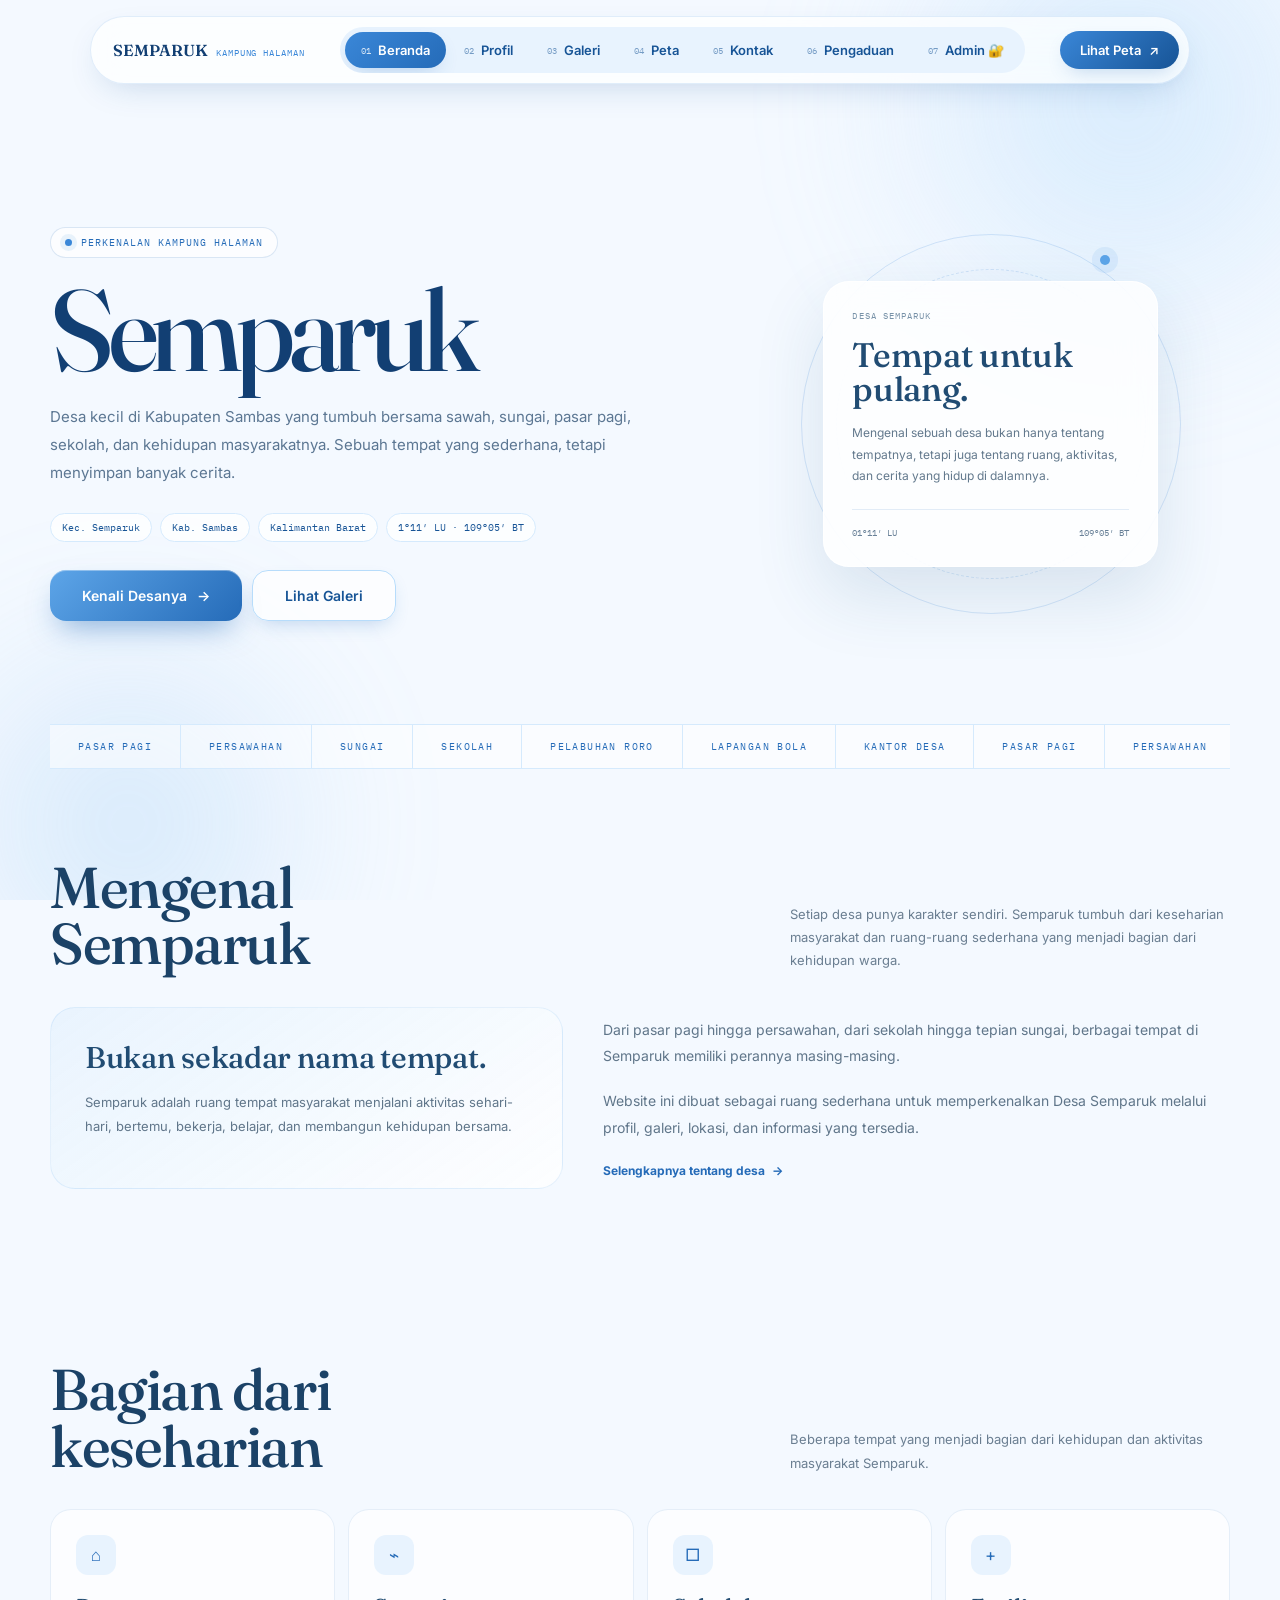
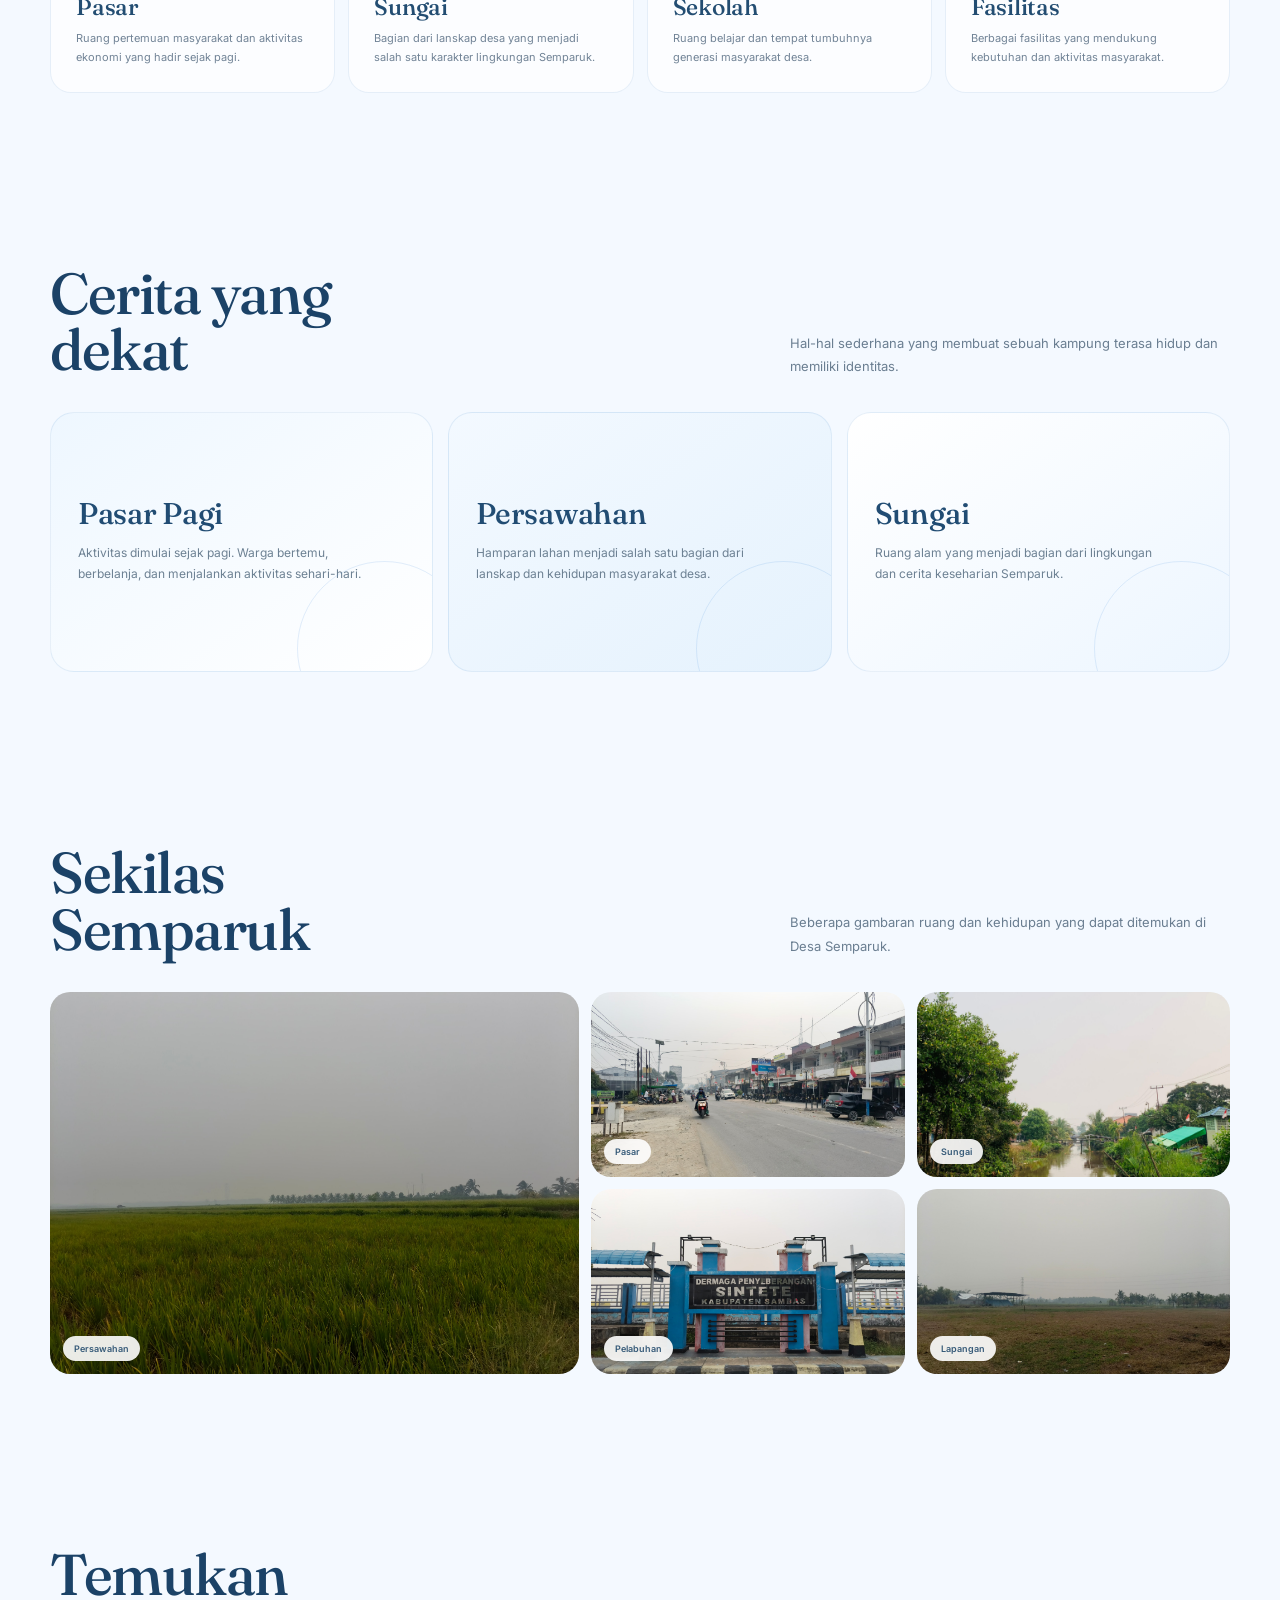
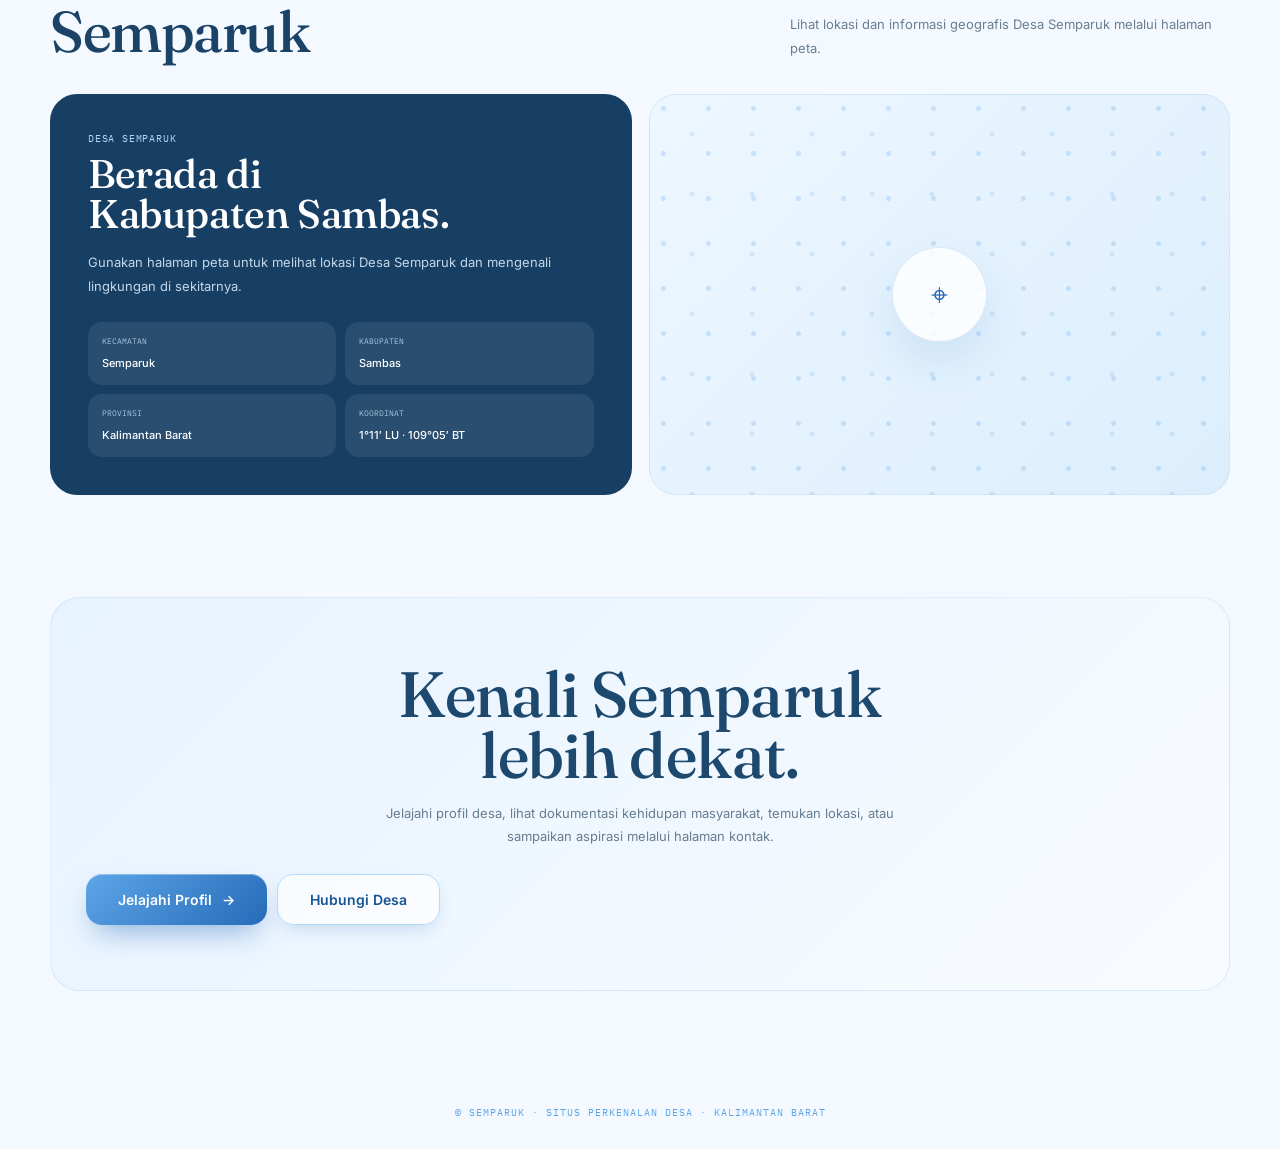
==== commit b95183a8: "menambahkan database, pengaduan, dan admin" ====
--- a/index.html
+++ b/index.html
@@ -816,9 +816,14 @@
       Kontak
     </button>
 
+    <button type="button" data-target="pengaduan">
+      <span class="n">06</span>
+      Pengaduan
+    </button>
+
     <!-- ADMIN -->
     <a href="admin.html" class="nav-admin">
-      <span class="n">06</span>
+      <span class="n">07</span>
       Admin 🔐
     </a>
 
--- a/style.css
+++ b/style.css
@@ -228,6 +228,42 @@
   opacity:.8;
 }
 
+
+/* ================= ADMIN NAV ================= */
+
+nav.chapters .nav-admin{
+  position:relative;
+  z-index:1;
+  display:flex;
+  align-items:center;
+  gap:7px;
+  padding:10px 16px;
+  white-space:nowrap;
+  font-family:'Inter',sans-serif;
+  font-size:13px;
+  font-weight:600;
+  color:var(--blue-700);
+  border-radius:999px;
+  transition:
+    color .35s ease,
+    background .35s ease;
+}
+
+nav.chapters .nav-admin .n{
+  font-family:'IBM Plex Mono',monospace;
+  font-size:9px;
+  opacity:.55;
+  font-weight:400;
+}
+
+nav.chapters .nav-admin:hover{
+  color:var(--blue-600);
+  background:rgba(255,255,255,.55);
+}
+
+
+/* ================= NAV CTA ================= */
+
 .nav-cta{
   display:none;
   align-items:center;
